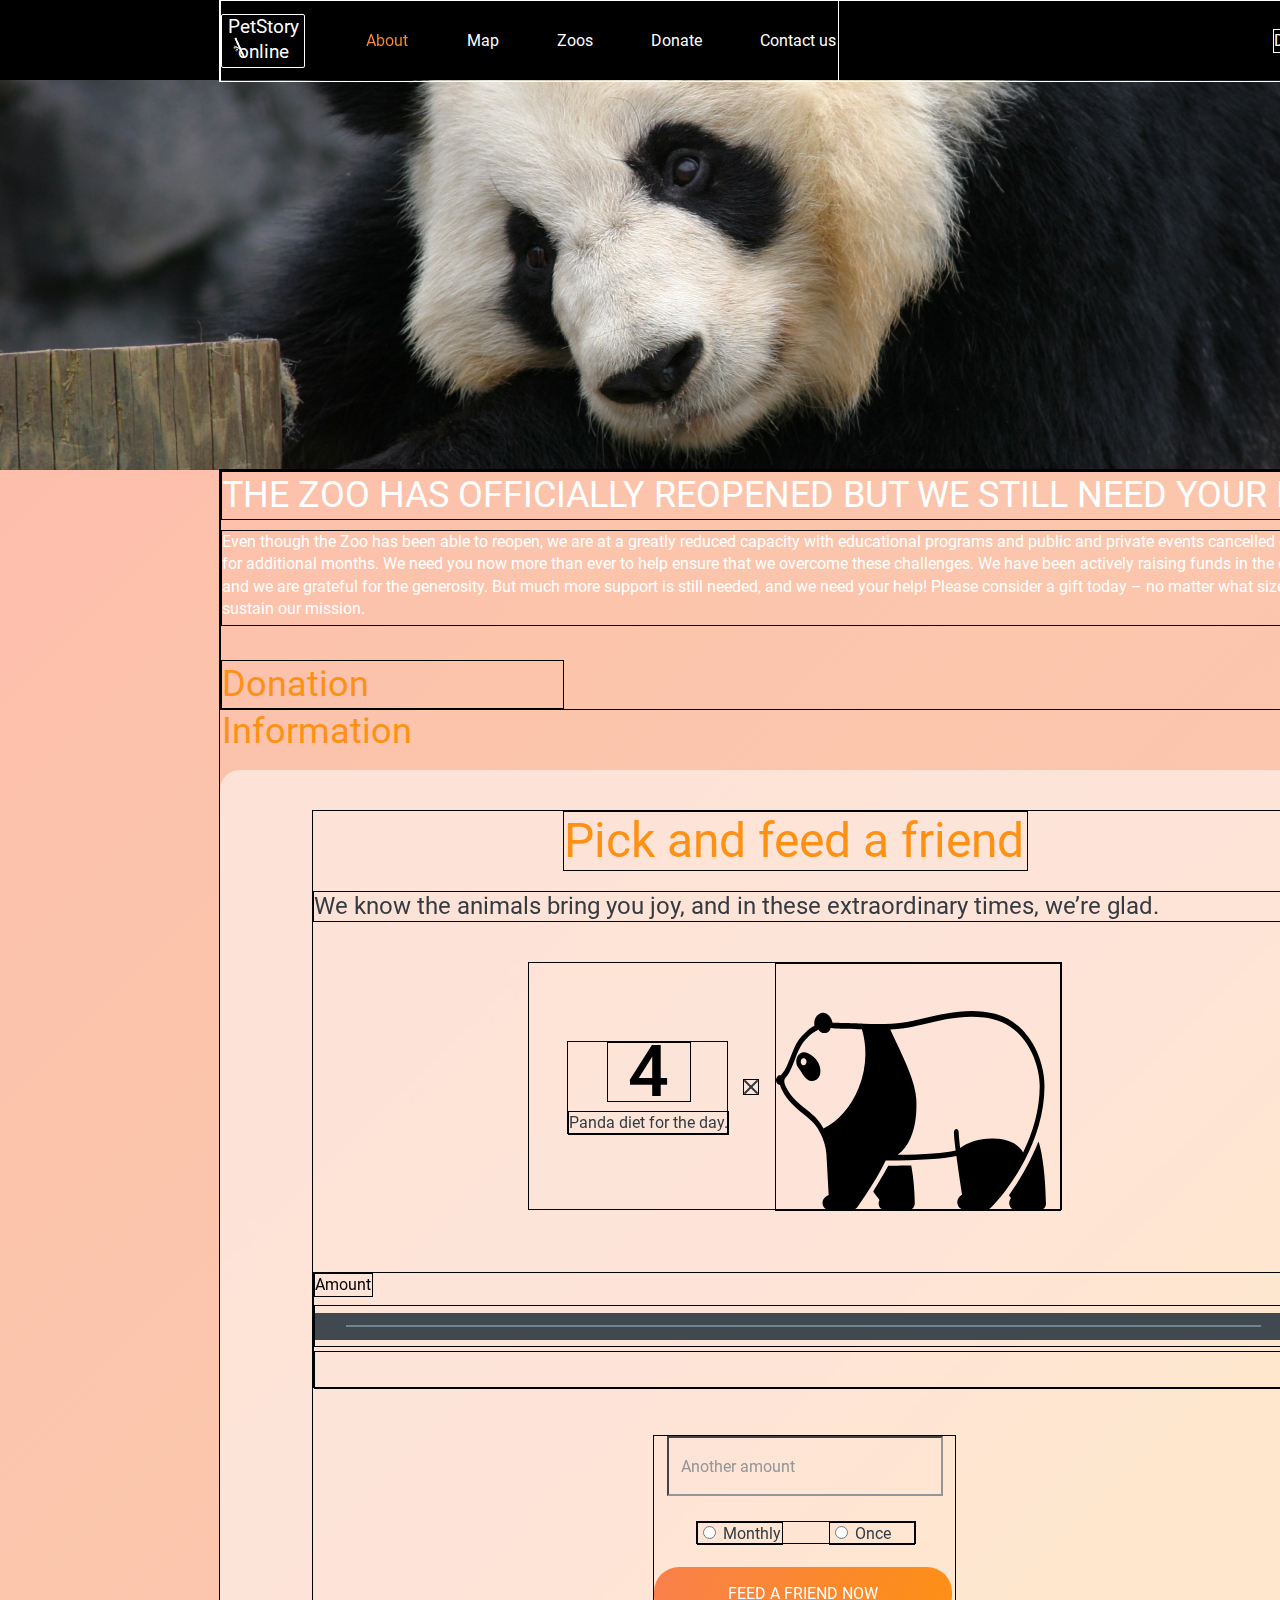
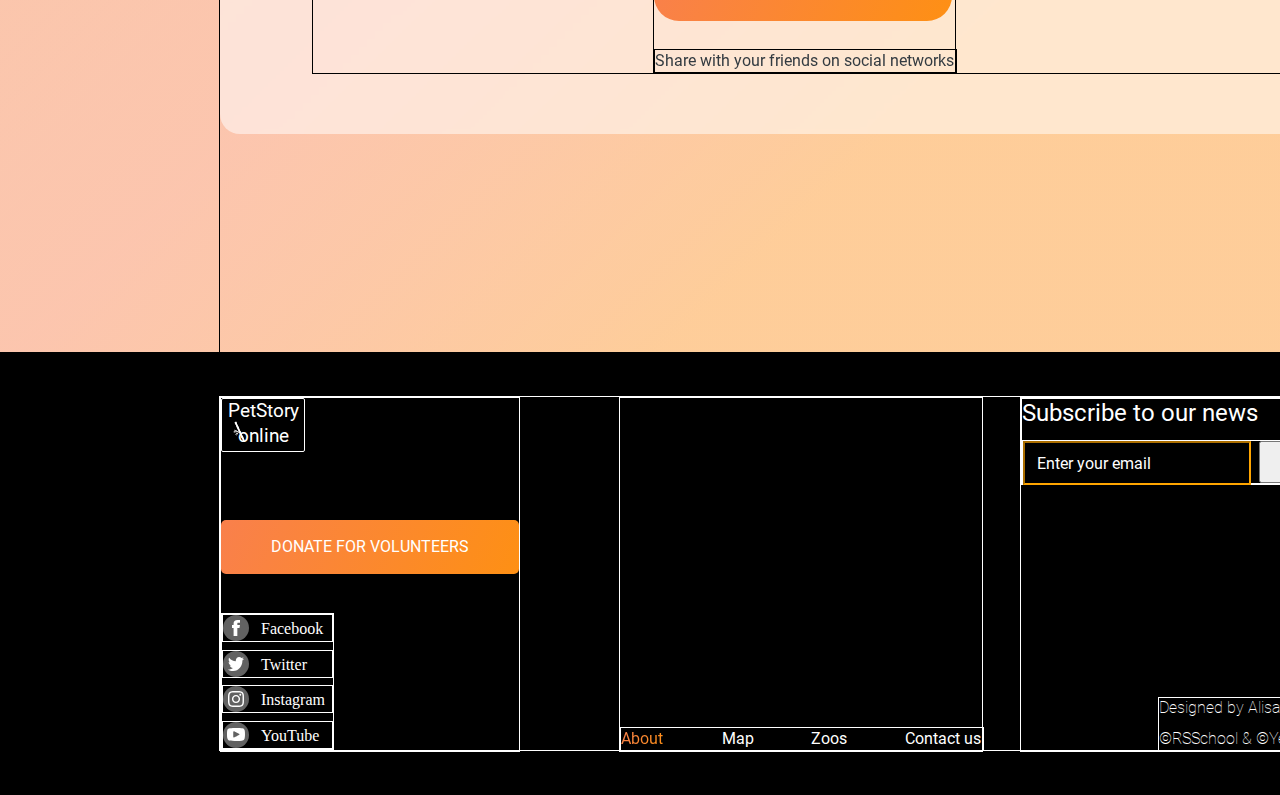
==== online-zoo/pages/donate/index.html @ 305bedd5 "feat: almost complete section2 of donate-page" ====
<!DOCTYPE html>
<html lang="en">
<head>
    <meta charset="UTF-8">
    <meta http-equiv="X-UA-Compatible" content="IE=edge">
    <meta name="viewport" content="width=device-width, initial-scale=1.0">
    <link rel="stylesheet" href="./style.css">
    <title>Document</title>
</head>
<body>
    <header class="header">
        <div class="header__container">
            <div class="logo__nav__block">
                <a href="./../main/index.html">
                    <div class="logo">
                        <h1 class="petstory">PetStory online</h1>
                    </div>
                </a>
                <div class="nav">
                    <a href="./../main/index.html">
                        <p class="nav__block nb1">About</p>
                    </a>
                    <p class="nav__block nb2">Map</p>
                    <p class="nav__block nb3">Zoos</p>
                    <p class="nav__block nb4">Donate</p>
                    <p class="nav__block nb5">Contact us</p>
                </div>
            </div>
            <a href="https://www.figma.com/file/jfEFwkXVj1WRq7sUHDr8os/PetStory-online">
                <div class="designed">Designed by &#169;</div>
            </a>
        </div>
    </header>
    <main>
        <section>
            <div class="section1"></div>
        </section>
        <section class="section2">
            <div class="section2__container">
                <div class="section2__text__block">
                    <p class="section2__text__title">THE ZOO HAS OFFICIALLY REOPENED BUT WE STILL NEED YOUR HELP!</p>
                    <p class="section2__text__text">Even though the Zoo has been able to reopen, we are at a greatly reduced capacity 
                        with educational programs and public and private events cancelled or postponed for additional months. 
                        We need you now more than ever to help ensure that we overcome these challenges. 
                        We have been actively raising funds in the community, and we are grateful for the generosity.  
                        But much more support is still needed, and we need your help! 
                        Please consider a gift today – no matter what size – to help us sustain our mission.</p>
                    <p class="section2__donation__title">Donation Information</p>
                </div>
                <div class="pick__and__feed">
                    <div class="paf__inner__block">
                        <p class="paf__inner__text__title">Pick and feed a friend</p>
                        <p class="paf__inner__text__text">We know the animals bring you joy, and in these extraordinary 
                            times, we’re glad.</p>
                        <div class="paf__pandas__block">
                            <div class="panda__diet__block">
                                <div class="panda__diet__block__digit">4</div>
                                <p class="panda__diet__block__text">Panda diet for the day.</p>
                            </div>
                            <div class="calculation__sign"></div>
                            <div class="panda__icon__block"></div>
                        </div>
                        <div class="paf__diagram">
                            <p class="amount">Amount</p>
                            <div class="diagram__line">
                                <div class="diagram__black__block">
                                    <div class="diagram__black__line"></div>
                                </div>
                            </div>
                            <div class="diagram__prices">
                                <p class="price"></p>
                                <p class="price"></p>
                                <p class="price"></p>
                                <p class="price"></p>
                                <p class="price"></p>
                                <p class="price"></p>
                                <p class="price"></p>
                                <p class="price"></p>
                            </div>
                        </div>
                        <div class="fields__container">
                            <input class="paf__amount" type="email" placeholder="Another amount"></input>
                            <div class="paf__radio">
                                <div class="paf__radio__period">
                                    <label class="radio__text">
                                        <input type="radio" name="choice" class="radio__hole">
                                        Monthly
                                    </label>
                                </div>
                                <div class="paf__radio__period">
                                    <label class="radio__text">
                                        <input type="radio" name="choice" class="radio__hole">
                                        Once
                                    </label>
                                </div>
                            </div>
                            <button class="orange__button button3">FEED A FRIEND NOW</button>
                            <p class="paf__postcriptum">Share with your friends on social networks </p>
                        </div>
                    </div>
                </div>
            </div>
        </section>
        <footer>
            <div class="footer__container">
                <div class="footer__inner__block fib1">
                    <a href="./../main/index.html">
                        <div class="logo__footer">PetStory online</div>
                    </a>
                    <a href="./index.html">
                        <button class="orange__button button5">DONATE FOR VOLUNTEERS</button>
                    </a>
                    <div class="social">
                        <a href="https://facebook.com">
                            <div class="social__block">
                                <div class="social__ellips fb__logo"></div>
                                <div class="social__name">Facebook</div>
                            </div>
                        </a>
                        <a href="https://twitter.com">
                            <div class="social__block">
                                <div class="social__ellips tw__logo"></div>
                                <div class="social__name">Twitter</div>
                            </div>
                        </a>
                        <a href="https://instagram.com">
                            <div class="social__block">
                                <div class="social__ellips insta__logo"></div>
                                <div class="social__name">Instagram</div>
                            </div>
                        </a>
                        <a href="https://youtube.com">
                            <div class="social__block">
                                <div class="social__ellips you__logo"></div>
                                <div class="social__name">YouTube</div>
                            </div>
                        </a>
                    </div>
                </div>
                <div class="footer__inner__block fib2">
                    <div class="nav__footer">
                        <a href="./../main/index.html">
                            <p class="nav__block nb1">About</p>
                        </a>
                        <p class="nav__block nb2">Map</p>
                        <p class="nav__block nb3">Zoos</p>
                        <p class="nav__block nb5">Contact us</p>
                    </div>
                </div>
                <div class="footer__inner__block fib3">
                    <div class="subscribe">
                        <div class="subscribe__title">
                            <div class="subscribe__title__text">Subscribe to our news</div>
                        </div>
                        <div class="submit__block">
                            <input class="email__input" type="email" placeholder="Enter your email">
                            <button class="submit__button" type="button">Submit</button>
                        </div>
                    </div>
                    <div class="copyright">
                        <p class="copyright__first">Designed by Alisa Samborskaya</p>
                        <p class="copyright__second">©RSSchool & ©Yem Digital 2021</p>
                    </div>
                </div>
            </div>
        </footer>
    </main>
</body>
</html>
---- online-zoo/pages/donate/style.css ----
@font-face {
    font-family: 'Roboto-Bold';
    src: url('./../../assets/fonts/Roboto/Roboto-Bold.ttf');
}

@font-face {
    font-family: 'Roboto-Medium';
    src: url('./../../assets/fonts/Roboto/Roboto-Medium.ttf');
}

@font-face {
    font-family: 'Roboto-Regular';
    src: url('./../../assets/fonts/Roboto/Roboto-Regular.ttf');
}

@font-face {
    font-family: 'Roboto-Black';
    src: url('./../../assets/fonts/Roboto/Roboto-Black.ttf');
}

@font-face {
    font-family: 'Roboto-Thin';
    src: url('./../../assets/fonts/Roboto/Roboto-Thin.ttf');
}

@font-face {
    font-family: 'Roboto-Light';
    src: url('./../../assets/fonts/Roboto/Roboto-Light.ttf');
}

body {
    margin: 0px;
}

.header {
    display: flex;
    justify-content: center;
    width: 1600px;
    height: 80px;
    background-color: black;
}

.header__container {
    display: flex;
    justify-content: space-between;
    align-items: center;
    width: 1160px;
    height: inherit;
    border: white solid 1px;
}

.logo__nav__block {
    display: flex;
    justify-content: space-between;
    align-items: center;
    width: 617px;
    height: inherit;
    border: white solid 1px;
}

.logo {
    width: 82px;
    height: 52px;
    border: white solid 1px;
    border-radius: 2px;
    text-align: center;
    background: url('./../../assets/icons/bamboo.svg') no-repeat;
    background-position: 11px 21.64px;
}

.petstory {
    font-family: 'Roboto-Regular';
    font-style: normal;
    font-weight: 400;
    font-size: 19.01px;
    line-height: 24.5px;
    color: white;
    margin: 0px;
}

a {
    text-decoration: none;
}

.nav {
    display: flex;
    justify-content: space-between;
    align-items: center;
    width: 472px;
    height: 22px;
}

.nav__block {
    font-family: 'Roboto-Regular';
    font-style: normal;
    font-weight: 500;
    font-size: 16px;
    line-height: 22.4px;
    height: inherit;
}

.nb1 {
    width: 43px;
    margin: 0px;
    background: linear-gradient(113.96deg, #F9804B 1.49%, #FE9013 101.44%);
    -webkit-background-clip: text;
    -webkit-text-fill-color: transparent;
    cursor: pointer;
}

.nb2 {
    width: 32px;
    margin: 0px;
    color: white;
    cursor: pointer;
}

.nb2:hover {
    background: linear-gradient(113.96deg, #F9804B 1.49%, #FE9013 101.44%);
    -webkit-background-clip: text;
    -webkit-text-fill-color: transparent;
}

.nb3 {
    width: 36px;
    margin: 0px;
    color: white;
    cursor: pointer;
}

.nb3:hover {
    background: linear-gradient(113.96deg, #F9804B 1.49%, #FE9013 101.44%);
    -webkit-background-clip: text;
    -webkit-text-fill-color: transparent;
}

.nb4 {
    width: 51px;
    margin: 0px;
    color: white;
    cursor: pointer;
}

.nb4:hover {
    background: linear-gradient(113.96deg, #F9804B 1.49%, #FE9013 101.44%);
    -webkit-background-clip: text;
    -webkit-text-fill-color: transparent;
}

.nb5 {
    width: 78px;
    margin: 0px;
    color: white;
    cursor: pointer;
}

.nb5:hover {
    background: linear-gradient(113.96deg, #F9804B 1.49%, #FE9013 101.44%);
    -webkit-background-clip: text;
    -webkit-text-fill-color: transparent;
}

.designed {
    font-family: 'Roboto-Regular';
    font-style: normal;
    font-weight: 500;
    font-size: 16px;
    line-height: 22.4px;
    color: white;
    width: 105px;
    height: 22px;
    border: white solid 1px;
}

.section1 {
    width: 1600px;
    height: 390px;
    background: url("./../../assets/images/panda\ donate.jpg") no-repeat;
}

.orange__button {
    font-family: 'Roboto-Regular';
    font-style: normal;
    font-weight: 500;
    font-size: 16px;
    line-height: 140%;
    width: 298px;
    height: 54px;
    color: white;
    background: linear-gradient(113.96deg, #F9804B 1.49%, #FE9013 101.44%);
    border: none;
    cursor: pointer;
}

.orange__button:hover {
    background: #E47209;
}

.orange__button:focus {
    background: #4B9200;
}

.button2 {
    left: 651px;
    top: 2455px;
    border-radius: 25px;
    position: absolute;
}

.button3 {
    top: 131px;
    border-radius: 25px;
    position: absolute;
}

.button4 {
    bottom: 0px;
    border-radius: 5px;
    position: absolute;
}

.button5 {
    top: 68px;
    border-radius: 5px;
    position: relative;
}

.section2 {
    display: flex;
    justify-content: center;
    align-items: center;
    width: 1600px;
    height: 1482px;
    background: linear-gradient(315.75deg, rgba(254, 210, 144, 0.7) 30.06%, #FEBDAB 100.95%, rgba(254, 210, 144, 0.7) 106.36%), linear-gradient(315.75deg, rgba(254, 189, 171, 0.74) 30.06%, rgba(243, 169, 248, 0.66) 50.74%, #E0D8F0 80.49%, #EAF7FE 127.9%, #EAF7FE 149.54%), linear-gradient(315.75deg, rgba(254, 189, 171, 0.74) 30.06%, rgba(243, 169, 248, 0.66) 50.74%, #E0D8F0 80.49%, #EAF7FE 127.9%, #EAF7FE 149.54%);;
}

.section2__container {
    width: 1160px;
    height: inherit;
    border: black solid 1px;
}

.section2__text__block {
    width: inherit;
    height: 238px;
    border: black solid 1px;
}

.section2__text__title {
    font-family: 'Roboto-Regular';
    font-style: normal;
    font-weight: 400;
    font-size: 36px;
    line-height: 46.8px;
    color: white;
    width: 1156px;
    height: 47px;
    margin: 0px;
    position: relative;
    border: black solid 1px;
}

.section2__text__text {
    font-family: 'Roboto-Regular';
    font-style: normal;
    font-weight: 400;
    font-size: 16px;
    line-height: 22.4px;
    color: white;
    width: inherit;
    height: 94px;
    top: 10px;
    margin: 0px;
    position: relative;
    border: black solid 1px;
}

.section2__donation__title {
    font-family: 'Roboto-Regular';
    font-style: normal;
    font-weight: 400;
    font-size: 36px;
    line-height: 46.8px;
    color: #FE9013;
    width: 341px;
    height: 47px;
    top: 44px;
    margin: 0px;
    position: relative;
    border: black solid 1px;
}

.pick__and__feed {
    width: inherit;
    height: 964px;
    background: rgba(255, 255, 255, 0.52);
    backdrop-filter: blur(2px);
    border-radius: 20px;
    position: relative;
    top: 60px;
}

.paf__inner__block {
    width: 976px;
    height: 862px;
    border: black solid 1px;
    position: relative;
    top: 40px;
    left: 92px;
}

.paf__inner__text__title {
    font-family: 'Roboto-Regular';
    font-style: normal;
    font-weight: 400;
    font-size: 48px;
    line-height: 57.6px;
    color: #FE9013;
    width: 463px;
    height: 58px;
    left: 250px;
    margin: 0px;
    border: black solid 1px;
    position: relative;
}

.paf__inner__text__text {
    font-family: 'Roboto-Regular';
    font-style: normal;
    font-weight: 400;
    font-size: 24px;
    line-height: 28.8px;
    color: #333B41;
    width: inherit;
    height: 29px;
    top: 20px;
    margin: 0px;
    position: relative;
    border: black solid 1px;
}

.paf__pandas__block {
    width: 532px;
    height: 246px;
    top: 60px;
    left: 215px;
    position: relative;
    border: black solid 1px;
}

.panda__diet__block {
    width: 159px;
    height: 91px;
    top: 77.5px;
    left: 38px;
    position: relative;
    border: black solid 1px;
}

.panda__diet__block__digit {
    font-family: 'Roboto-Medium';
    font-style: normal;
    font-weight: 500;
    font-size: 72px;
    line-height: 57.6px;
    color: black;
    text-align: center;
    width: 82px;
    height: 58px;
    left: 38.8px;
    position: relative;
    border: black solid 1px;
}

.panda__diet__block__text {
    font-family: 'Roboto-Regular';
    font-style: normal;
    font-weight: 400;
    font-size: 16px;
    line-height: 22.4px;
    color: #333B41;
    width: inherit;
    height: 22px;
    top: 69px;
    margin: 0px;
    position: absolute;
    border: black solid 1px;
}

.calculation__sign {
    width: 14px;
    height: 14px;
    top: 116px;
    right: 302px;
    background: url('./../../assets/icons/x_icon.svg') no-repeat;
    position: absolute;
    border: black solid 1px;
}

.panda__icon__block {
    width: 284px;
    height: 246px;
    top: 0px;
    right: 0px;
    position: absolute;
    background: url('./../../assets/icons/panda_vector_big.svg') no-repeat;
    border: black solid 1px;
}

.paf__diagram {
    width: inherit;
    height: 114px;
    top: 461px;
    position: absolute;
    border: black solid 1px;
    margin: 0px;
}

.amount {
    font-family: 'Roboto-Regular';
    font-style: normal;
    font-weight: 400;
    font-size: 16px;
    line-height: 22.4px;
    color: black;
    width: 57px;
    height: 22px;
    margin: 0px;
    border: black solid 1px;
}

.diagram__line {
    display: flex;
    align-items: center;
    width: 976px;
    height: 40px;
    top: 32px;
    position: absolute;
    border: black solid 1px;
}

.diagram__black__block {
    display: flex;
    justify-content: center;
    align-items: center;
    width: inherit;
    height: 27px;
    background: #404950;
}

.diagram__black__line {
    width: 915px;
    height: 2px;
    background: #72828E;
}

.diagram__prices {
    width: 976px;
    height: 36px;
    top: 78px;
    position: absolute;
    border: black solid 1px;
}

.price {
    font-family: 'Roboto-Medium';
    font-style: normal;
    font-weight: 500;
    font-size: 26px;
    line-height: 36.4px;
}

.fields__container {
    width: 301px;
    height: 237.02px;
    position: relative;
    border: black solid 1px;
    margin: 0px;
    top: 285px;
    left: 340px;
}

.paf__amount {
    font-family: 'Roboto-Regular';
    font-style: normal;
    font-weight: 400;
    font-size: 16px;
    line-height: 22.4px;
    width: 268px;
    height: 54px;
    left: 13px;
    position: relative;
    background: inherit;
    text-indent: 10px;
    color: #929699;
    border-color: #929699;
}

.paf__amount::placeholder {
    font-family: 'Roboto-Regular';
    font-style: normal;
    font-weight: 400;
    font-size: 16px;
    line-height: 22.4px;
    color: #929699;
}

.paf__radio {
    display: flex;
    justify-content: space-between;
    width: 218px;
    height: 21px;
    top: 25px;
    left: 41.5px;
    position: relative;
    border: black solid 1px;
    margin: 0px;
}

.paf__radio__period {
    width: 84px;
    height: 21px;
    border: black solid 1px;
}

.radio__text {
    font-family: 'Roboto-Regular';
    font-style: normal;
    font-weight: 400;
    font-size: 16px;
    line-height: 22.4px;
    color: #333B41;
}

.radio__hole {
    border-color: #FE9013;
}

.paf__postcriptum {
    font-family: 'Roboto-Regular';
    font-style: normal;
    font-weight: 400;
    font-size: 16px;
    line-height: 22.4px;
    color: #333B41;
    width: 301px;
    height: 22px;
    bottom: 0px;
    position: absolute;
    margin: 0px;
    border: black solid 1px;
}

footer {
    display: flex;
    justify-content: center;
    align-items: center;
    width: 1600px;
    height: 443px;
    background-color: black;
    z-index: 20;
}

.footer__container {
    width: 1160px;
    height: 353px;
    border: white solid 1px;
}

.footer__inner__block {
    height: inherit;
    border: white solid 1px;
}

.fib1 {
    width: 298px;
    position: absolute;
}

.fib2 {
    display: flex;
    flex-direction: column;
    justify-content: flex-end;
    width: 362px;
    left: 619px;
    position: absolute;
    margin: 0px;
}

.fib3 {
    width: 367px;
    left: 1020px;
    position: absolute;
}

.logo__footer {
    font-family: 'Roboto-Regular';
    font-style: normal;
    font-weight: 400;
    font-size: 19.01px;
    line-height: 24.5px;
    color: white;
    width: 82px;
    height: 52px;
    border: white solid 1px;
    border-radius: 2px;
    text-align: center;
    background: url('./../../assets/icons/bamboo.svg') no-repeat;
    background-position: 11px 21.64px;
}

.social {
    display: flex;
    flex-direction: column;
    justify-content: space-between;
    width: 111px;
    height: 135px;
    top: 107px;
    bottom: 0px;
    position: relative;
    border: white solid 1px;
}

.social__block {
    width: inherit;
    height: 26px;
    border: white solid 1px;
    cursor: pointer;
}

.social__ellips {
    width: 26px;
    height: 26px;
    border-radius: 50%;
    margin: 0px;
    position: absolute;
}

.social__name {
    color: white;
    margin: 0px;
    top: 5px;
    left: 38px;
    position: relative;
}

.fb__logo {
    background: rgba(196, 196, 196, 0.5) url('./../../assets/icons/fb-logo.svg') no-repeat center;
}

.tw__logo {
    background: rgba(196, 196, 196, 0.5) url('./../../assets/icons/tw-logo.svg') no-repeat center;
}

.insta__logo {
    background: rgba(196, 196, 196, 0.5) url('./../../assets/icons/insta-logo.svg') no-repeat center;
}

.you__logo {
    background: rgba(196, 196, 196, 0.5) url('./../../assets/icons/you-logo.svg') no-repeat center;
}

.nav__footer {
    display: flex;
    justify-content: space-between;
    width: 362px;
    height: 22px;
    border: white solid 1px;
}

.subscribe {
    display: flex;
    flex-direction: column;
    justify-content: space-between;
    width: 367px;
    height: 85px;
    border: white solid 1px;
}

.subscribe__title {
    width: 237px;
    height: 29px;
}

.subscribe__title__text {
    font-family: 'Roboto-Regular';
    font-style: normal;
    font-weight: 400px;
    font-size: 24px;
    line-height: 29px;
    color: white;
}

.submit__block {
    width: inherit;
    height: 42px;
    border: white solid 1px;
}

.email__input {
    font-family: 'Roboto-Regular';
    font-style: normal;
    font-weight: 400;
    font-size: 16px;
    line-height: 22.4px;
    width: 220px;
    height: 38px;
    color: white;
    background: black;
    text-indent: 10px;
    border-color: orange;
}

.email__input::placeholder {
    font-family: 'Roboto-Regular';
    font-style: normal;
    font-weight: 400;
    font-size: 16px;
    line-height: 22.4px;
    color: white;
}

.submit__button {
    font-family: 'Roboto-Regular';
    font-style: normal;
    font-weight: 400;
    font-size: 16px;
    width: 129px;
    height: 42px;
    position: absolute;
    top: 43px;
    left: 238px;
}

.copyright {
    display: flex;
    flex-direction: column;
    justify-content: space-between;
    width: 228px;
    height: 52px;
    bottom: 0px;
    right: 0px;
    position: absolute;
    border: white solid 1px;
}

.copyright__first {
    font-family: 'Roboto-Thin';
    font-style: normal;
    font-weight: 100;
    font-size: 16px;
    line-height: 20.8px;
    width: 220px;
    height: 21px;
    color: white;
    margin: 0px;
}

.copyright__second {
    font-family: 'Roboto-Thin';
    font-style: normal;
    font-weight: 100;
    font-size: 16px;
    line-height: 20.8px;
    width: 228px;
    height: 21px;
    color: white;
    margin: 0px;
}
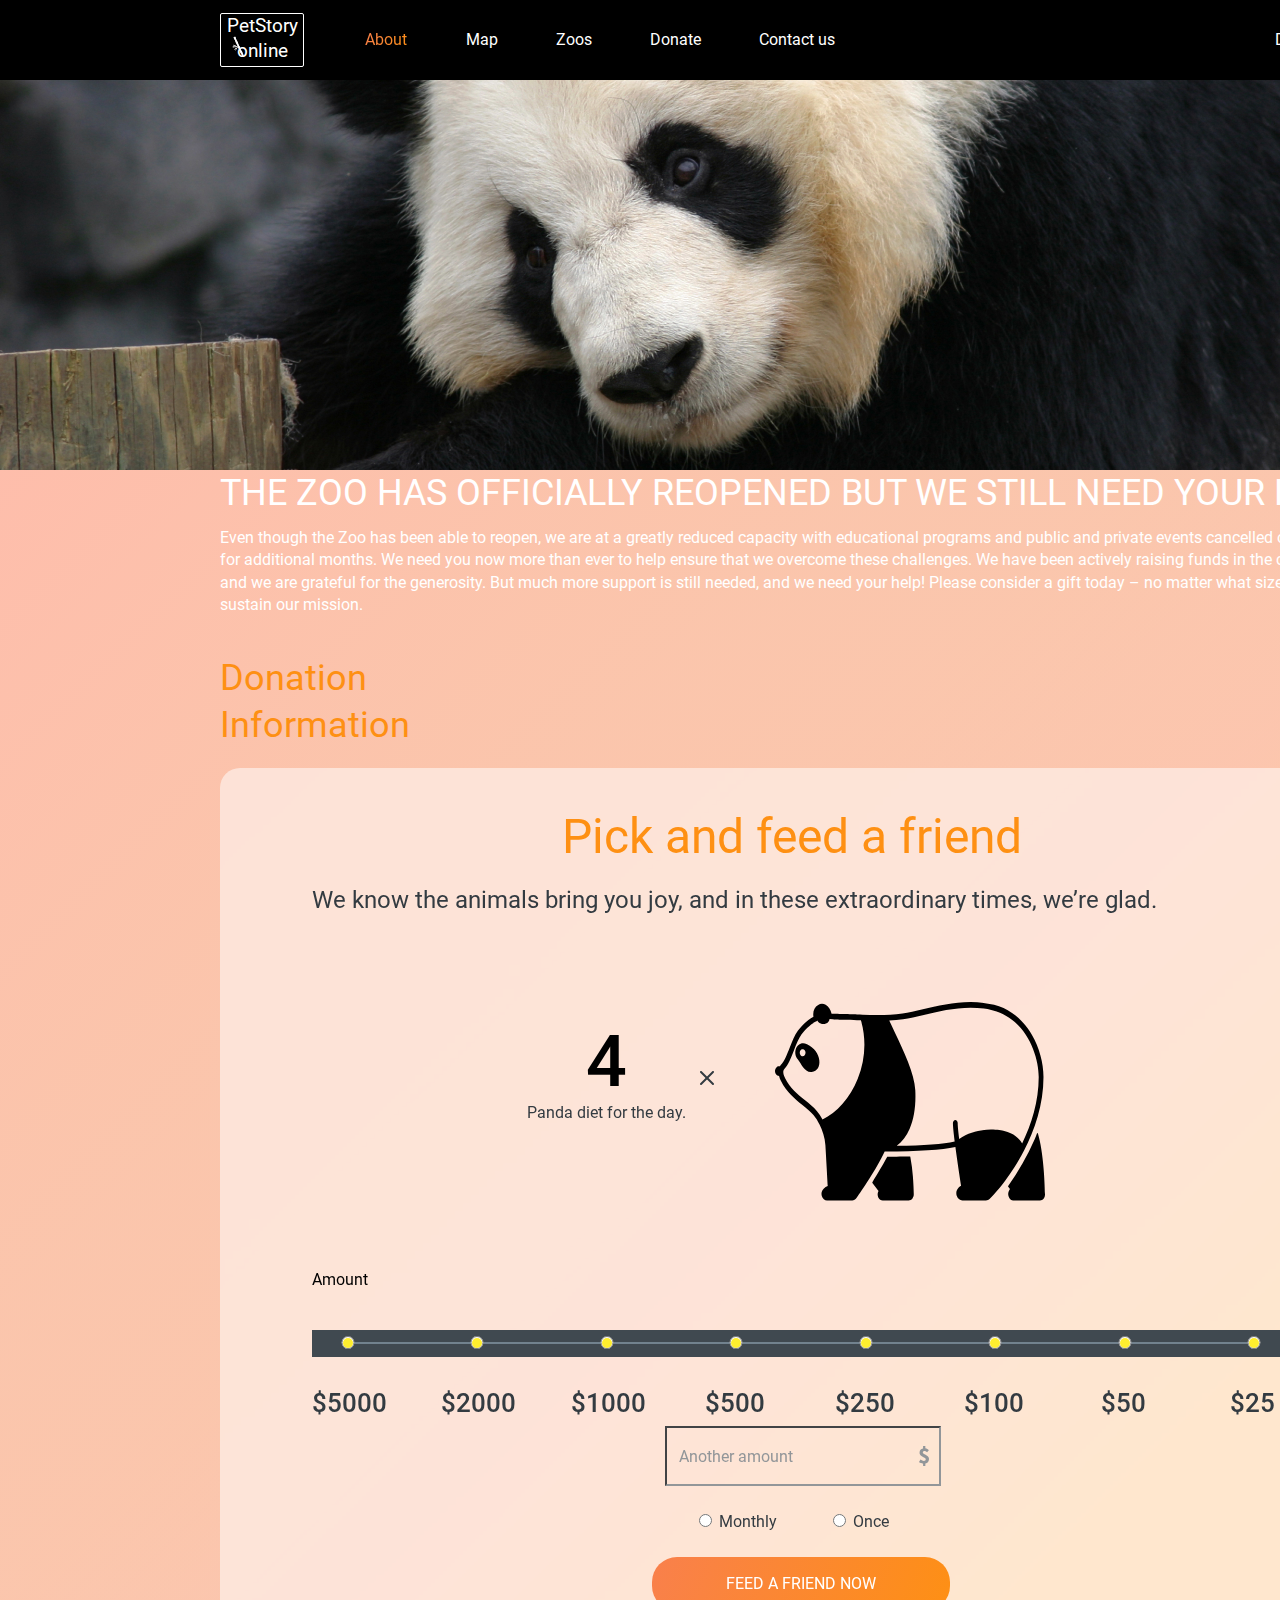
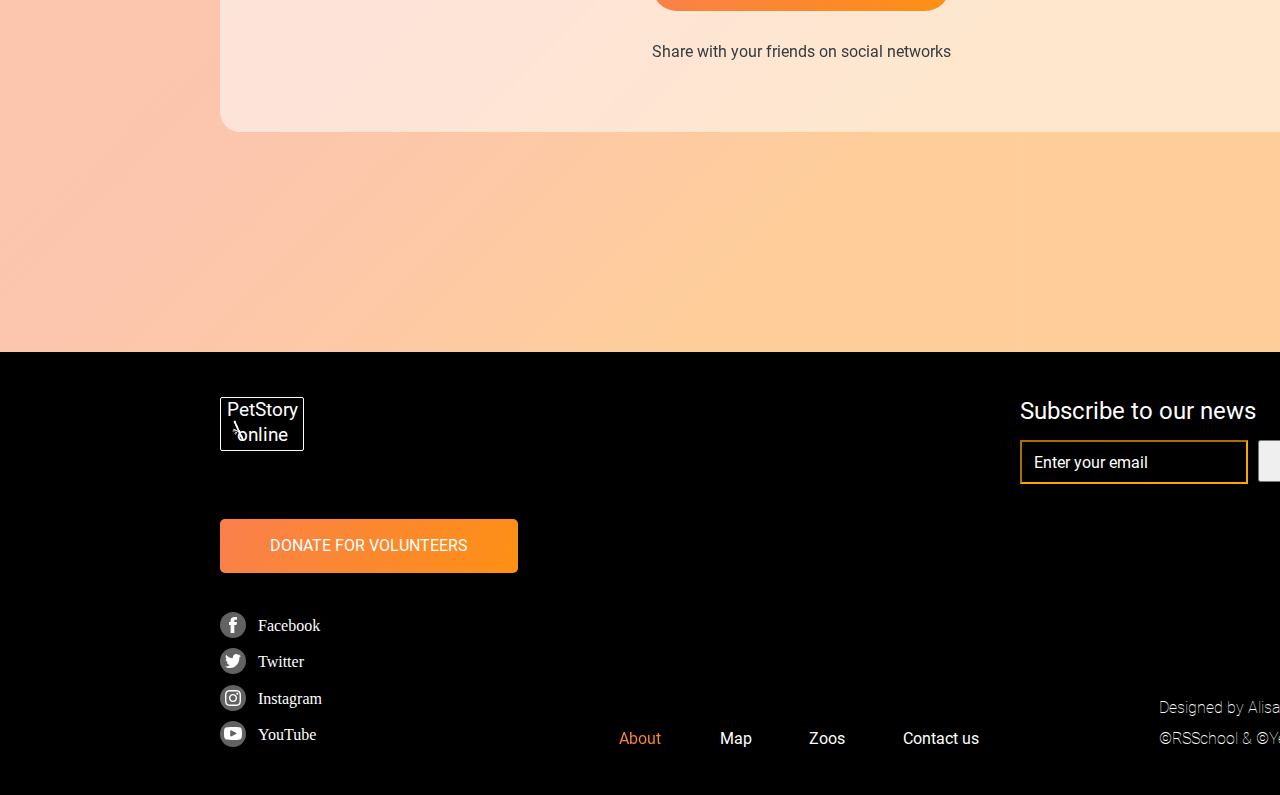
==== commit 0d2d0f9f: "feat: add functional for radio-buttons of donate-page; fix: remove construction borders of donate pa" ====
--- a/online-zoo/pages/donate/index.html
+++ b/online-zoo/pages/donate/index.html
@@ -8,6 +8,7 @@
     <title>Document</title>
 </head>
 <body>
+    <div class="wrapper">
     <header class="header">
         <div class="header__container">
             <div class="logo__nav__block">
@@ -67,15 +68,56 @@
                                     <div class="diagram__black__line"></div>
                                 </div>
                             </div>
-                            <div class="diagram__prices">
-                                <p class="price"></p>
-                                <p class="price"></p>
-                                <p class="price"></p>
-                                <p class="price"></p>
-                                <p class="price"></p>
-                                <p class="price"></p>
-                                <p class="price"></p>
-                                <p class="price"></p>
+                            <div class="diagram__prices"></div>
+                            <div class="prices__container">
+                                <div class="price">
+                                    <input type="radio" name="dollars" id="5000" value="1">
+                                    <label class="donation" for="5000">
+                                        $5000
+                                    </label>
+                                </div>
+                                <div class="price">
+                                    <input type="radio" name="dollars" id="2000" value="2">
+                                    <label class="donation" for="2000">
+                                        $2000
+                                    </label>
+                                </div>
+                                <div class="price">
+                                    <input type="radio" name="dollars" id="1000" value="3">
+                                    <label class="donation" for="1000">
+                                        $1000
+                                    </label>
+                                </div>
+                                <div class="price">
+                                    <input type="radio" name="dollars" id="500" value="4">
+                                    <label class="donation" for="500">
+                                        $500
+                                    </label>
+                                </div>
+                                <div class="price">
+                                    <input type="radio" name="dollars" id="250" value="5">
+                                    <label class="donation" for="250">
+                                        $250
+                                    </label>
+                                </div>
+                                <div class="price">
+                                    <input type="radio" name="dollars" id="100" value="6">
+                                    <label class="donation" for="100">
+                                        $100
+                                    </label>
+                                </div>
+                                <div class="price">
+                                    <input type="radio" name="dollars" id="50" value="7">
+                                    <label class="donation" for="50">
+                                        $50
+                                    </label>
+                                </div>
+                                <div class="price">
+                                    <input type="radio" name="dollars" id="25" value="8">
+                                    <label class="donation" for="25">
+                                        $25
+                                    </label>
+                                </div>
                             </div>
                         </div>
                         <div class="fields__container">
@@ -165,5 +207,7 @@
             </div>
         </footer>
     </main>
+    </div>
+    <script src="./script.js"></script>
 </body>
 </html>--- a/online-zoo/pages/donate/style.css
+++ b/online-zoo/pages/donate/style.css
@@ -30,6 +30,14 @@
 
 body {
     margin: 0px;
+}
+
+.wrapper {
+    display: flex;
+    flex-direction: column;
+    width: 1600px;
+    margin: 0 auto;
+    position: relative;
 }
 
 .header {
@@ -46,7 +54,6 @@
     align-items: center;
     width: 1160px;
     height: inherit;
-    border: white solid 1px;
 }
 
 .logo__nav__block {
@@ -55,7 +62,6 @@
     align-items: center;
     width: 617px;
     height: inherit;
-    border: white solid 1px;
 }
 
 .logo {
@@ -169,7 +175,6 @@
     color: white;
     width: 105px;
     height: 22px;
-    border: white solid 1px;
 }
 
 .section1 {
@@ -237,13 +242,11 @@
 .section2__container {
     width: 1160px;
     height: inherit;
-    border: black solid 1px;
 }
 
 .section2__text__block {
     width: inherit;
     height: 238px;
-    border: black solid 1px;
 }
 
 .section2__text__title {
@@ -257,7 +260,6 @@
     height: 47px;
     margin: 0px;
     position: relative;
-    border: black solid 1px;
 }
 
 .section2__text__text {
@@ -272,7 +274,6 @@
     top: 10px;
     margin: 0px;
     position: relative;
-    border: black solid 1px;
 }
 
 .section2__donation__title {
@@ -287,7 +288,6 @@
     top: 44px;
     margin: 0px;
     position: relative;
-    border: black solid 1px;
 }
 
 .pick__and__feed {
@@ -303,7 +303,6 @@
 .paf__inner__block {
     width: 976px;
     height: 862px;
-    border: black solid 1px;
     position: relative;
     top: 40px;
     left: 92px;
@@ -320,7 +319,6 @@
     height: 58px;
     left: 250px;
     margin: 0px;
-    border: black solid 1px;
     position: relative;
 }
 
@@ -336,7 +334,6 @@
     top: 20px;
     margin: 0px;
     position: relative;
-    border: black solid 1px;
 }
 
 .paf__pandas__block {
@@ -345,16 +342,14 @@
     top: 60px;
     left: 215px;
     position: relative;
-    border: black solid 1px;
 }
 
 .panda__diet__block {
     width: 159px;
     height: 91px;
     top: 77.5px;
-    left: 38px;
-    position: relative;
-    border: black solid 1px;
+    left: 0px;
+    position: relative;
 }
 
 .panda__diet__block__digit {
@@ -369,7 +364,6 @@
     height: 58px;
     left: 38.8px;
     position: relative;
-    border: black solid 1px;
 }
 
 .panda__diet__block__text {
@@ -384,17 +378,15 @@
     top: 69px;
     margin: 0px;
     position: absolute;
-    border: black solid 1px;
 }
 
 .calculation__sign {
     width: 14px;
     height: 14px;
     top: 116px;
-    right: 302px;
+    right: 345px;
     background: url('./../../assets/icons/x_icon.svg') no-repeat;
     position: absolute;
-    border: black solid 1px;
 }
 
 .panda__icon__block {
@@ -404,7 +396,6 @@
     right: 0px;
     position: absolute;
     background: url('./../../assets/icons/panda_vector_big.svg') no-repeat;
-    border: black solid 1px;
 }
 
 .paf__diagram {
@@ -412,7 +403,6 @@
     height: 114px;
     top: 461px;
     position: absolute;
-    border: black solid 1px;
     margin: 0px;
 }
 
@@ -426,7 +416,6 @@
     width: 57px;
     height: 22px;
     margin: 0px;
-    border: black solid 1px;
 }
 
 .diagram__line {
@@ -435,8 +424,7 @@
     width: 976px;
     height: 40px;
     top: 32px;
-    position: absolute;
-    border: black solid 1px;
+    position: relative;
 }
 
 .diagram__black__block {
@@ -459,7 +447,15 @@
     height: 36px;
     top: 78px;
     position: absolute;
-    border: black solid 1px;
+}
+
+.prices__container {
+    display: flex;
+    justify-content: space-between;
+    width: 100%;
+    height: 126px;
+    z-index: 5;
+    position: absolute;
 }
 
 .price {
@@ -468,13 +464,57 @@
     font-weight: 500;
     font-size: 26px;
     line-height: 36.4px;
+    display: flex;
+    flex-direction: column;
+    text-align: center;
+    position: relative;
+    width: 70px;
+    margin-top: 2px;
+    z-index: 100;
+}
+
+.price::before {
+    content: "";
+    position: absolute;
+    width: 60px;
+    height: 60px;
+    left: 6px;
+    top: -20.5px;
+    background: url('./../../assets/icons/yellow-radio.svg') no-repeat center;
+    z-index: 50;
+    cursor: pointer;
+}
+
+.donation {
+    font-family: 'Roboto-Medium';
+    font-weight: 500;
+    font-size: 26px;
+    line-height: 36.4px;
+    color: #333B41;
+    margin: 36px 0px 50px;
+    text-transform: uppercase;
+    transition: ease-in-out 0.2s;
+}
+
+.donation input:checked + label {
+    color: #FE9013;
+}
+
+.price input:checked + label:before {
+    content: "";
+    position: absolute;
+    width: 40px;
+    height: 40px;
+    background: url('./../../assets/icons/roller_icon.svg') no-repeat center;
+    left: 16px;
+    top: -10.5px;
+    z-index: 50;
 }
 
 .fields__container {
     width: 301px;
     height: 237.02px;
     position: relative;
-    border: black solid 1px;
     margin: 0px;
     top: 285px;
     left: 340px;
@@ -491,6 +531,9 @@
     left: 13px;
     position: relative;
     background: inherit;
+    background-image: url('./../../assets/icons/dollar-vector.svg');
+    background-repeat: no-repeat;
+    background-position: 96% center;
     text-indent: 10px;
     color: #929699;
     border-color: #929699;
@@ -513,14 +556,12 @@
     top: 25px;
     left: 41.5px;
     position: relative;
-    border: black solid 1px;
     margin: 0px;
 }
 
 .paf__radio__period {
     width: 84px;
     height: 21px;
-    border: black solid 1px;
 }
 
 .radio__text {
@@ -548,7 +589,6 @@
     bottom: 0px;
     position: absolute;
     margin: 0px;
-    border: black solid 1px;
 }
 
 footer {
@@ -564,12 +604,10 @@
 .footer__container {
     width: 1160px;
     height: 353px;
-    border: white solid 1px;
 }
 
 .footer__inner__block {
     height: inherit;
-    border: white solid 1px;
 }
 
 .fib1 {
@@ -618,13 +656,11 @@
     top: 107px;
     bottom: 0px;
     position: relative;
-    border: white solid 1px;
 }
 
 .social__block {
     width: inherit;
     height: 26px;
-    border: white solid 1px;
     cursor: pointer;
 }
 
@@ -665,7 +701,6 @@
     justify-content: space-between;
     width: 362px;
     height: 22px;
-    border: white solid 1px;
 }
 
 .subscribe {
@@ -674,7 +709,6 @@
     justify-content: space-between;
     width: 367px;
     height: 85px;
-    border: white solid 1px;
 }
 
 .subscribe__title {
@@ -694,7 +728,6 @@
 .submit__block {
     width: inherit;
     height: 42px;
-    border: white solid 1px;
 }
 
 .email__input {
@@ -741,7 +774,6 @@
     bottom: 0px;
     right: 0px;
     position: absolute;
-    border: white solid 1px;
 }
 
 .copyright__first {
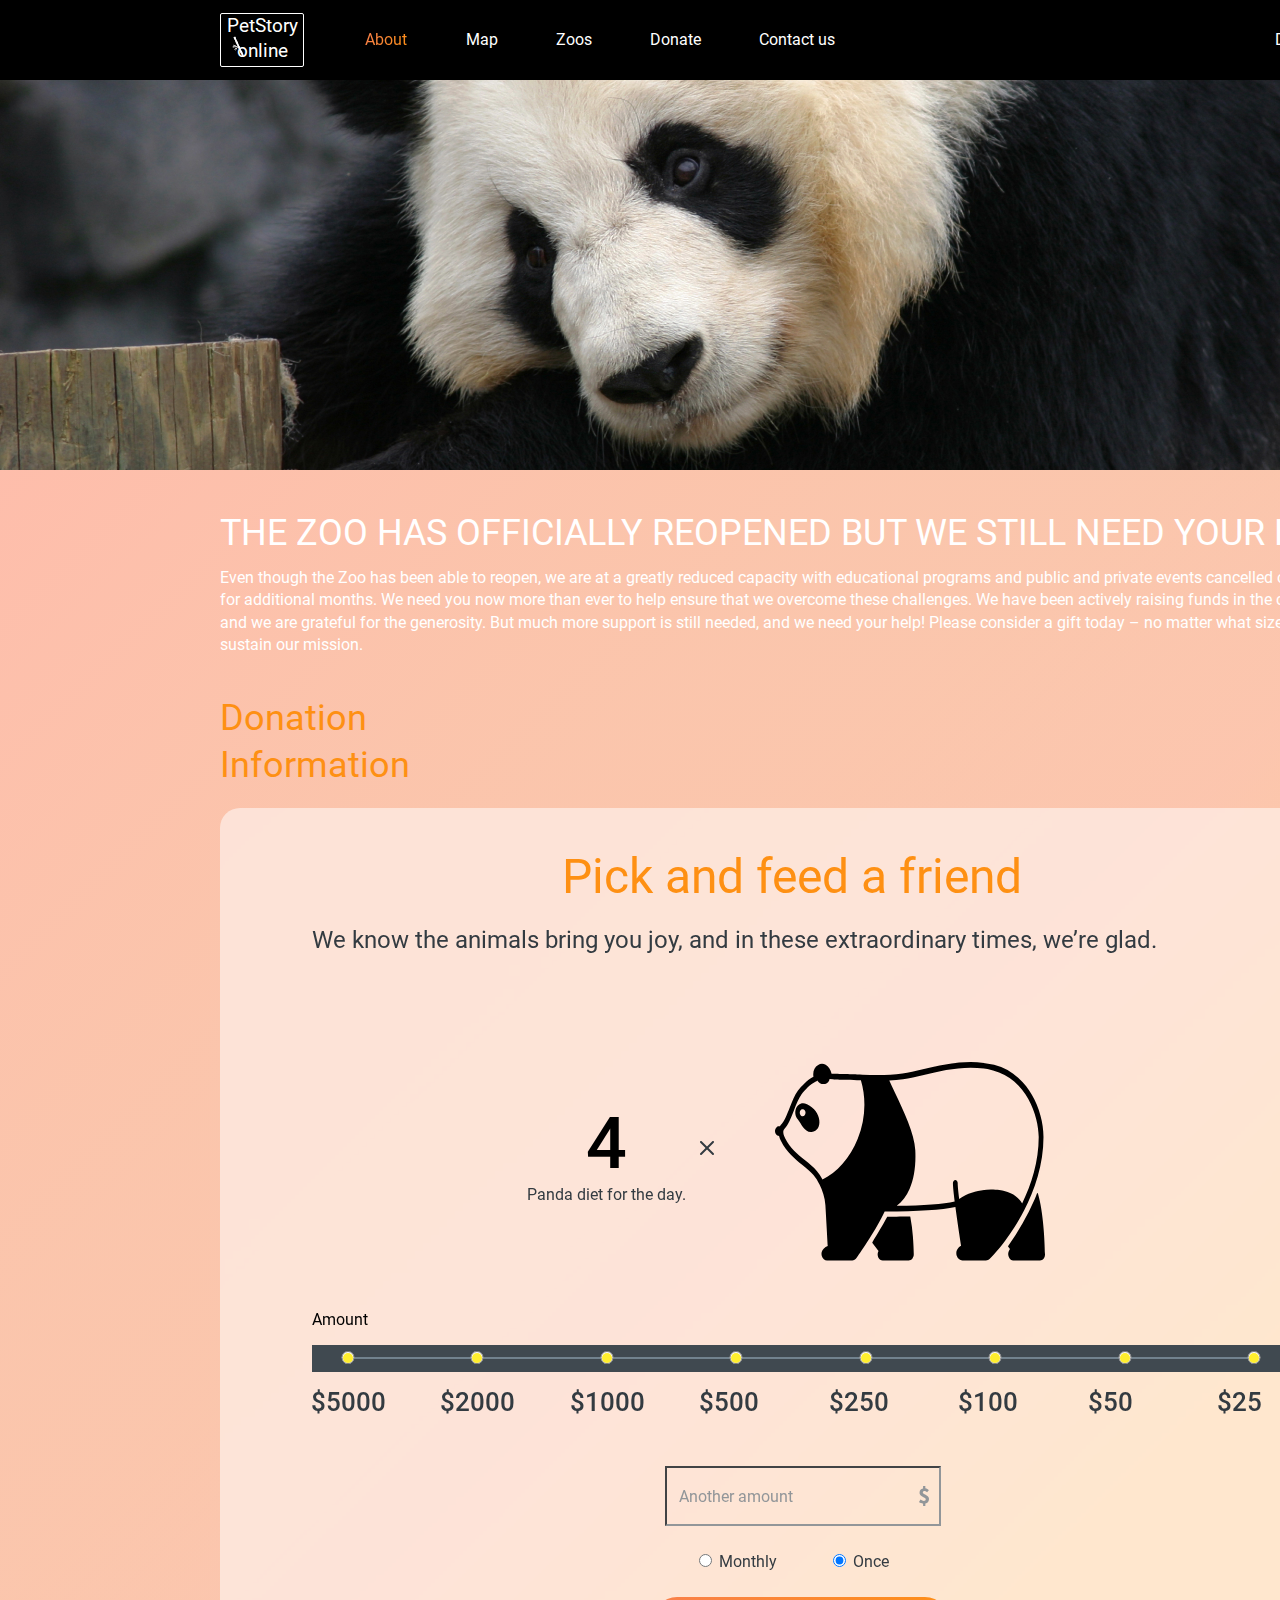
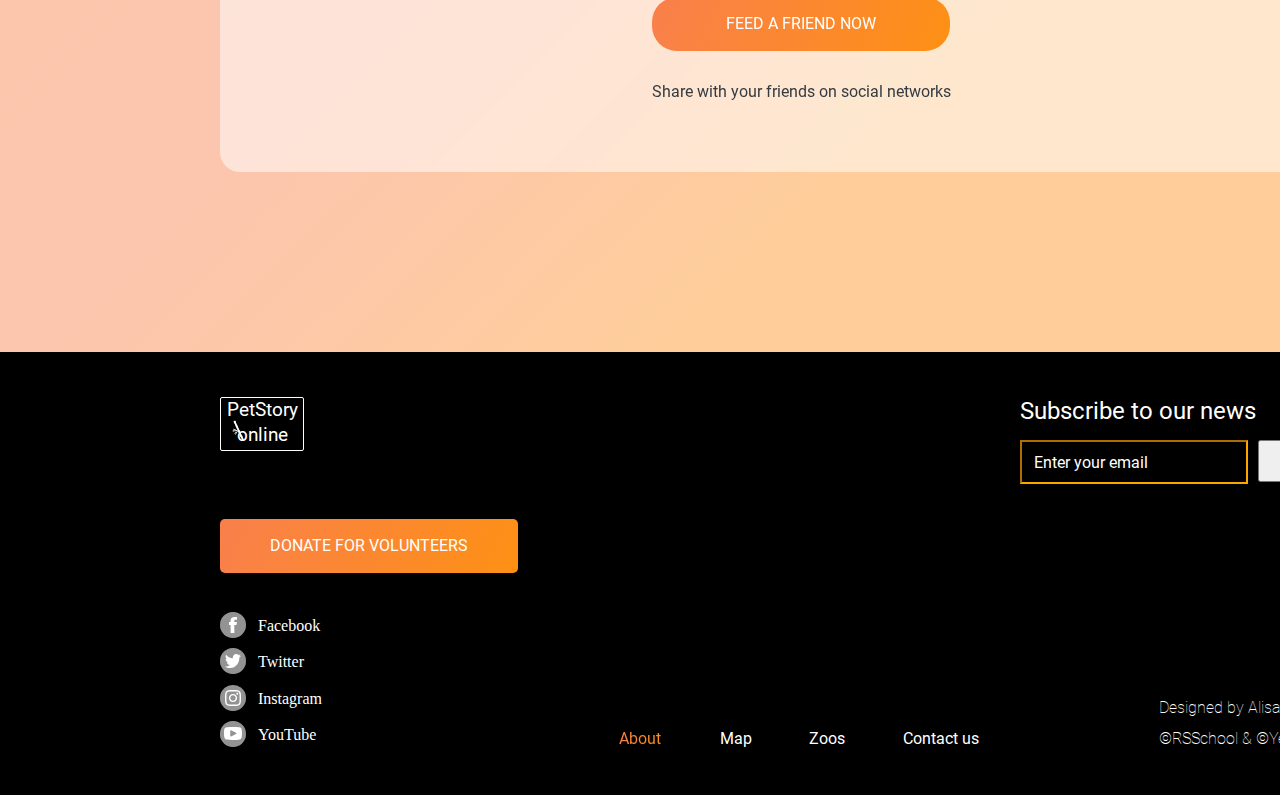
==== commit 948c12d8: "fix: correct interactive buttons, remove margins, add types of input" ====
--- a/online-zoo/pages/donate/index.html
+++ b/online-zoo/pages/donate/index.html
@@ -68,7 +68,7 @@
                                     <div class="diagram__black__line"></div>
                                 </div>
                             </div>
-                            <div class="diagram__prices"></div>
+                            
                             <div class="prices__container">
                                 <div class="price">
                                     <input type="radio" name="dollars" id="5000" value="1">
@@ -121,7 +121,7 @@
                             </div>
                         </div>
                         <div class="fields__container">
-                            <input class="paf__amount" type="email" placeholder="Another amount"></input>
+                            <input class="paf__amount" type="number" placeholder="Another amount"></input>
                             <div class="paf__radio">
                                 <div class="paf__radio__period">
                                     <label class="radio__text">
@@ -131,7 +131,7 @@
                                 </div>
                                 <div class="paf__radio__period">
                                     <label class="radio__text">
-                                        <input type="radio" name="choice" class="radio__hole">
+                                        <input type="radio" name="choice" class="radio__hole" checked>
                                         Once
                                     </label>
                                 </div>
@@ -155,25 +155,33 @@
                     <div class="social">
                         <a href="https://facebook.com">
                             <div class="social__block">
-                                <div class="social__ellips fb__logo"></div>
+                                <div class="social__ellips">
+                                    <div class="fb__logo"></div>
+                                </div>
                                 <div class="social__name">Facebook</div>
                             </div>
                         </a>
                         <a href="https://twitter.com">
                             <div class="social__block">
-                                <div class="social__ellips tw__logo"></div>
+                                <div class="social__ellips">
+                                    <div class="tw__logo"></div>
+                                </div>
                                 <div class="social__name">Twitter</div>
                             </div>
                         </a>
                         <a href="https://instagram.com">
                             <div class="social__block">
-                                <div class="social__ellips insta__logo"></div>
+                                <div class="social__ellips">
+                                    <div class="insta__logo"></div>
+                                </div>
                                 <div class="social__name">Instagram</div>
                             </div>
                         </a>
                         <a href="https://youtube.com">
                             <div class="social__block">
-                                <div class="social__ellips you__logo"></div>
+                                <div class="social__ellips">
+                                <div class="you__logo"></div>
+                            </div>
                                 <div class="social__name">YouTube</div>
                             </div>
                         </a>
--- a/online-zoo/pages/donate/style.css
+++ b/online-zoo/pages/donate/style.css
@@ -177,6 +177,12 @@
     height: 22px;
 }
 
+.designed:hover {
+    background: linear-gradient(113.96deg, #F9804B 1.49%, #FE9013 101.44%);
+    -webkit-background-clip: text;
+    -webkit-text-fill-color: transparent;
+}
+
 .section1 {
     width: 1600px;
     height: 390px;
@@ -247,6 +253,8 @@
 .section2__text__block {
     width: inherit;
     height: 238px;
+    top: 40px;
+    position: relative;
 }
 
 .section2__text__title {
@@ -297,7 +305,7 @@
     backdrop-filter: blur(2px);
     border-radius: 20px;
     position: relative;
-    top: 60px;
+    top: 100px;
 }
 
 .paf__inner__block {
@@ -339,7 +347,7 @@
 .paf__pandas__block {
     width: 532px;
     height: 246px;
-    top: 60px;
+    top: 80px;
     left: 215px;
     position: relative;
 }
@@ -347,7 +355,7 @@
 .panda__diet__block {
     width: 159px;
     height: 91px;
-    top: 77.5px;
+    top: 100px;
     left: 0px;
     position: relative;
 }
@@ -383,7 +391,7 @@
 .calculation__sign {
     width: 14px;
     height: 14px;
-    top: 116px;
+    top: 126px;
     right: 345px;
     background: url('./../../assets/icons/x_icon.svg') no-repeat;
     position: absolute;
@@ -423,7 +431,7 @@
     align-items: center;
     width: 976px;
     height: 40px;
-    top: 32px;
+    top: 7px;
     position: relative;
 }
 
@@ -456,6 +464,7 @@
     height: 126px;
     z-index: 5;
     position: absolute;
+    top: 37px;
 }
 
 .price {
@@ -466,7 +475,6 @@
     line-height: 36.4px;
     display: flex;
     flex-direction: column;
-    text-align: center;
     position: relative;
     width: 70px;
     margin-top: 2px;
@@ -491,7 +499,7 @@
     font-size: 26px;
     line-height: 36.4px;
     color: #333B41;
-    margin: 36px 0px 50px;
+    margin: 20px -1px 50px;
     text-transform: uppercase;
     transition: ease-in-out 0.2s;
 }
@@ -548,6 +556,16 @@
     color: #929699;
 }
 
+.paf__amount::-webkit-outer-spin-button,
+.paf__amount::-webkit-inner-spin-button {
+    -webkit-appearance: none;
+    margin: 0;
+  }
+
+.paf__amount[type=number] {
+    -moz-appearance: textfield;
+  } 
+
 .paf__radio {
     display: flex;
     justify-content: space-between;
@@ -664,12 +682,19 @@
     cursor: pointer;
 }
 
+.social__block .social__name:hover {
+    background: linear-gradient(113.96deg, #F9804B 1.49%, #FE9013 101.44%);
+    -webkit-background-clip: text;
+    -webkit-text-fill-color: transparent;
+}
+
 .social__ellips {
     width: 26px;
     height: 26px;
     border-radius: 50%;
     margin: 0px;
     position: absolute;
+    background: rgba(196, 196, 196, 0.5);
 }
 
 .social__name {
@@ -682,18 +707,30 @@
 
 .fb__logo {
     background: rgba(196, 196, 196, 0.5) url('./../../assets/icons/fb-logo.svg') no-repeat center;
+    width: inherit;
+    height: inherit;
+    border-radius: 50%;
 }
 
 .tw__logo {
     background: rgba(196, 196, 196, 0.5) url('./../../assets/icons/tw-logo.svg') no-repeat center;
+    width: inherit;
+    height: inherit;
+    border-radius: 50%;
 }
 
 .insta__logo {
     background: rgba(196, 196, 196, 0.5) url('./../../assets/icons/insta-logo.svg') no-repeat center;
+    width: inherit;
+    height: inherit;
+    border-radius: 50%;
 }
 
 .you__logo {
     background: rgba(196, 196, 196, 0.5) url('./../../assets/icons/you-logo.svg') no-repeat center;
+    width: inherit;
+    height: inherit;
+    border-radius: 50%;
 }
 
 .nav__footer {
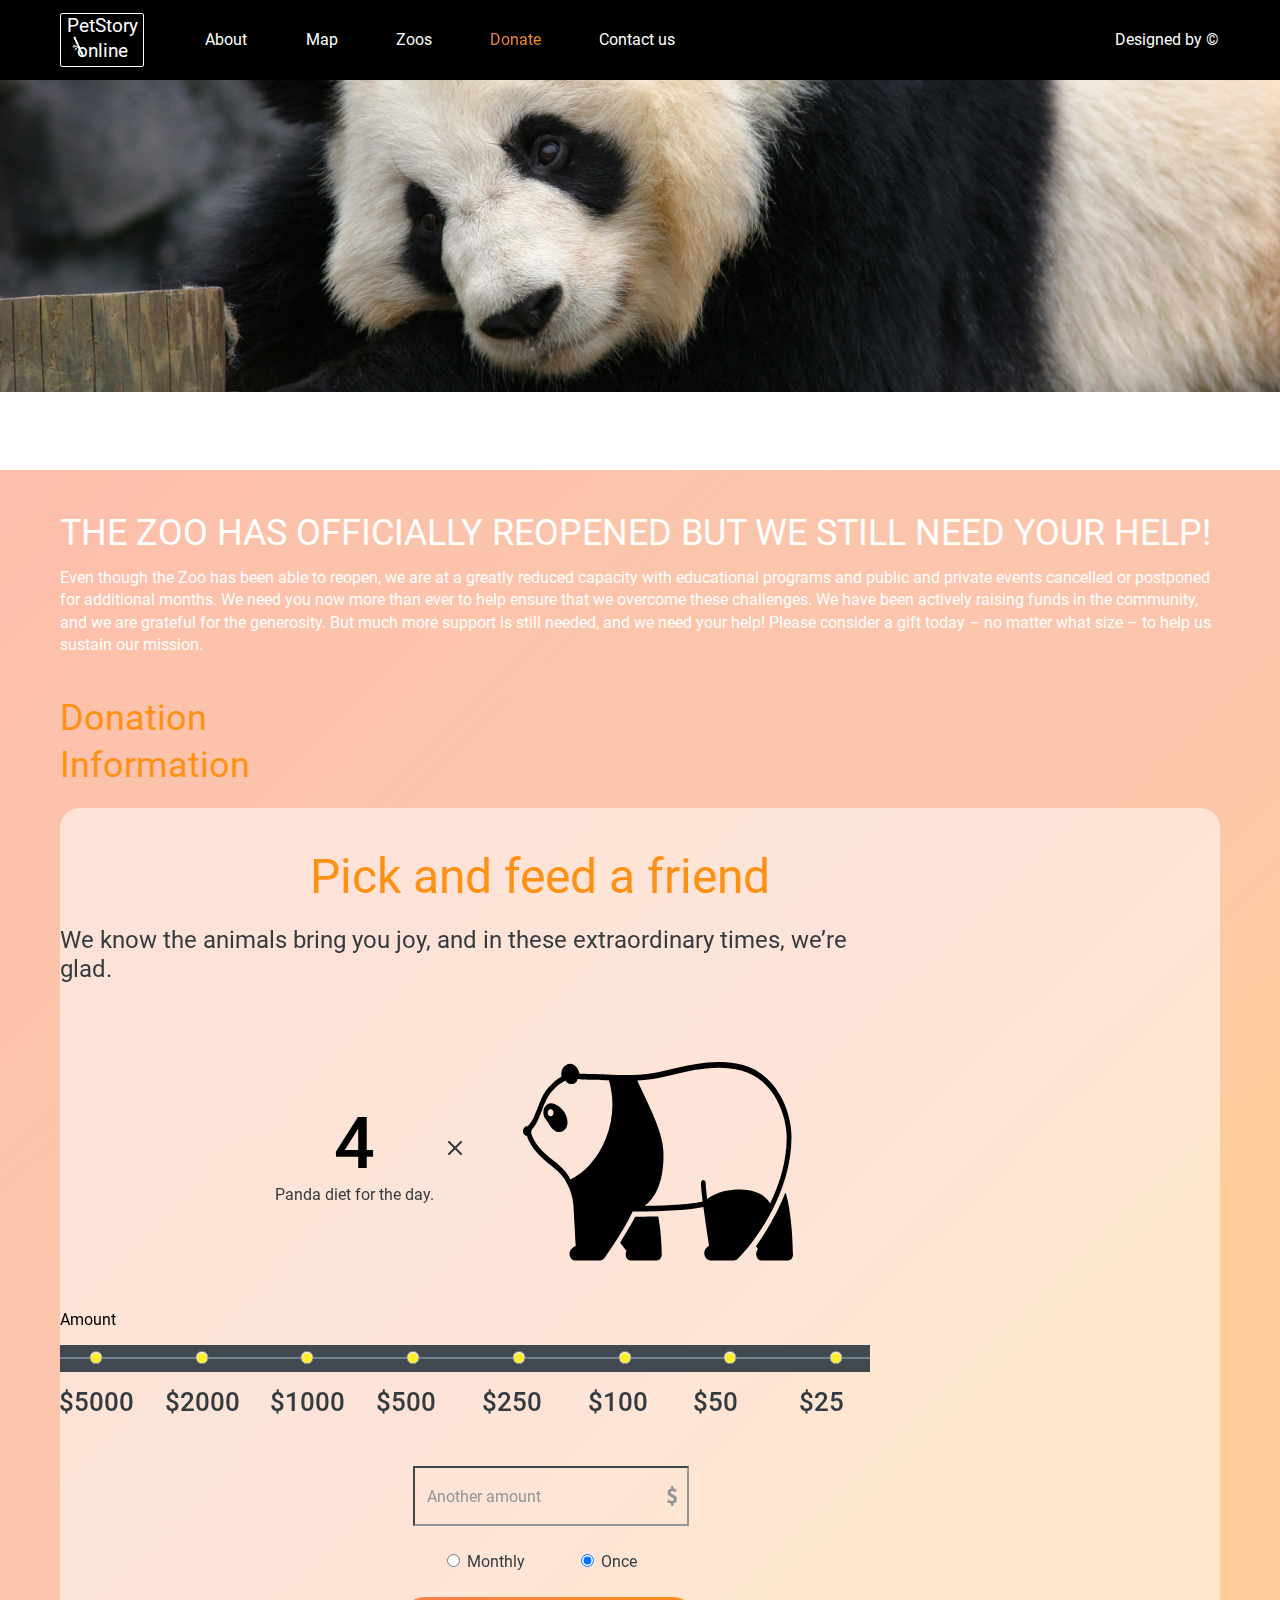
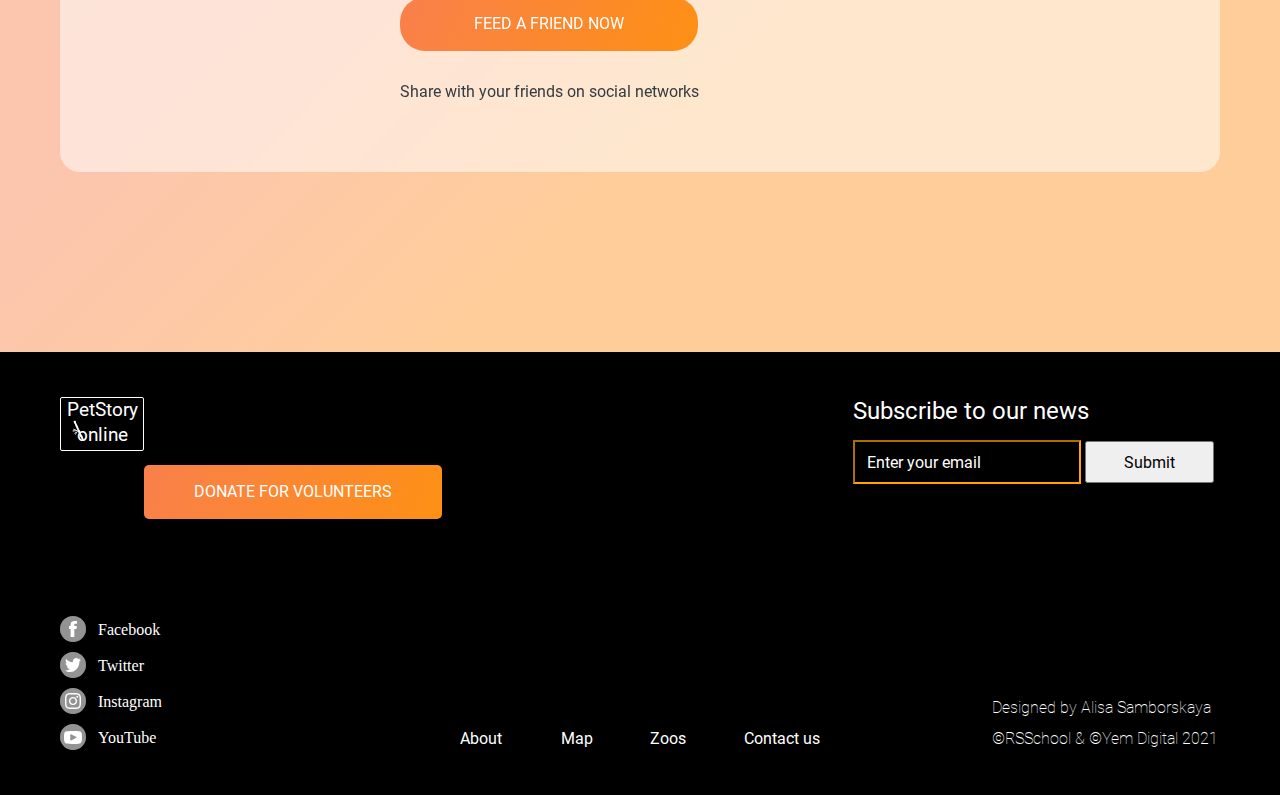
==== commit 718ee6ca: "feat: add 640px layout of main page and start doing donate layouts" ====
--- a/online-zoo/pages/donate/index.html
+++ b/online-zoo/pages/donate/index.html
@@ -5,6 +5,8 @@
     <meta http-equiv="X-UA-Compatible" content="IE=edge">
     <meta name="viewport" content="width=device-width, initial-scale=1.0">
     <link rel="stylesheet" href="./style.css">
+    <link rel="stylesheet" href="./style-small.css">
+    <link rel="stylesheet" href="./big-small-trans.css">
     <title>Document</title>
 </head>
 <body>
@@ -145,10 +147,18 @@
         </section>
         <footer>
             <div class="footer__container">
-                <div class="footer__inner__block fib1">
                     <a href="./../main/index.html">
                         <div class="logo__footer">PetStory online</div>
                     </a>
+                    <div class="subscribe">
+                        <div class="subscribe__title">
+                            <div class="subscribe__title__text">Subscribe to our news</div>
+                        </div>
+                        <div class="submit__block">
+                            <input class="email__input" type="email" placeholder="Enter your email">
+                            <button class="submit__button" type="button">Submit</button>
+                        </div>
+                    </div>
                     <a href="./index.html">
                         <button class="orange__button button5">DONATE FOR VOLUNTEERS</button>
                     </a>
@@ -186,8 +196,6 @@
                             </div>
                         </a>
                     </div>
-                </div>
-                <div class="footer__inner__block fib2">
                     <div class="nav__footer">
                         <a href="./../main/index.html">
                             <p class="nav__block nb1">About</p>
@@ -196,22 +204,10 @@
                         <p class="nav__block nb3">Zoos</p>
                         <p class="nav__block nb5">Contact us</p>
                     </div>
-                </div>
-                <div class="footer__inner__block fib3">
-                    <div class="subscribe">
-                        <div class="subscribe__title">
-                            <div class="subscribe__title__text">Subscribe to our news</div>
-                        </div>
-                        <div class="submit__block">
-                            <input class="email__input" type="email" placeholder="Enter your email">
-                            <button class="submit__button" type="button">Submit</button>
-                        </div>
-                    </div>
                     <div class="copyright">
                         <p class="copyright__first">Designed by Alisa Samborskaya</p>
                         <p class="copyright__second">©RSSchool & ©Yem Digital 2021</p>
                     </div>
-                </div>
             </div>
         </footer>
     </main>
--- a/online-zoo/pages/donate/style.css
+++ b/online-zoo/pages/donate/style.css
@@ -35,7 +35,7 @@
 .wrapper {
     display: flex;
     flex-direction: column;
-    width: 1600px;
+    width: 100%;
     margin: 0 auto;
     position: relative;
 }
@@ -43,7 +43,7 @@
 .header {
     display: flex;
     justify-content: center;
-    width: 1600px;
+    width: 100%;
     height: 80px;
     background-color: black;
 }
@@ -108,51 +108,51 @@
 .nb1 {
     width: 43px;
     margin: 0px;
+    color: white;
+    cursor: pointer;
+}
+
+.nb1:hover {
+    background: linear-gradient(113.96deg, #F9804B 1.49%, #FE9013 101.44%);
+    -webkit-background-clip: text;
+    -webkit-text-fill-color: transparent;
+}
+
+.nb2 {
+    width: 32px;
+    margin: 0px;
+    color: white;
+    cursor: pointer;
+}
+
+.nb2:hover {
+    background: linear-gradient(113.96deg, #F9804B 1.49%, #FE9013 101.44%);
+    -webkit-background-clip: text;
+    -webkit-text-fill-color: transparent;
+}
+
+.nb3 {
+    width: 36px;
+    margin: 0px;
+    color: white;
+    cursor: pointer;
+}
+
+.nb3:hover {
+    background: linear-gradient(113.96deg, #F9804B 1.49%, #FE9013 101.44%);
+    -webkit-background-clip: text;
+    -webkit-text-fill-color: transparent;
+}
+
+.nb4 {
+    width: 51px;
+    margin: 0px;
     background: linear-gradient(113.96deg, #F9804B 1.49%, #FE9013 101.44%);
     -webkit-background-clip: text;
     -webkit-text-fill-color: transparent;
     cursor: pointer;
 }
 
-.nb2 {
-    width: 32px;
-    margin: 0px;
-    color: white;
-    cursor: pointer;
-}
-
-.nb2:hover {
-    background: linear-gradient(113.96deg, #F9804B 1.49%, #FE9013 101.44%);
-    -webkit-background-clip: text;
-    -webkit-text-fill-color: transparent;
-}
-
-.nb3 {
-    width: 36px;
-    margin: 0px;
-    color: white;
-    cursor: pointer;
-}
-
-.nb3:hover {
-    background: linear-gradient(113.96deg, #F9804B 1.49%, #FE9013 101.44%);
-    -webkit-background-clip: text;
-    -webkit-text-fill-color: transparent;
-}
-
-.nb4 {
-    width: 51px;
-    margin: 0px;
-    color: white;
-    cursor: pointer;
-}
-
-.nb4:hover {
-    background: linear-gradient(113.96deg, #F9804B 1.49%, #FE9013 101.44%);
-    -webkit-background-clip: text;
-    -webkit-text-fill-color: transparent;
-}
-
 .nb5 {
     width: 78px;
     margin: 0px;
@@ -183,10 +183,12 @@
     -webkit-text-fill-color: transparent;
 }
 
+
 .section1 {
-    width: 1600px;
+    width: 100vw;
     height: 390px;
     background: url("./../../assets/images/panda\ donate.jpg") no-repeat;
+    background-size: 100%;
 }
 
 .orange__button {
@@ -240,7 +242,7 @@
     display: flex;
     justify-content: center;
     align-items: center;
-    width: 1600px;
+    width: 100%;
     height: 1482px;
     background: linear-gradient(315.75deg, rgba(254, 210, 144, 0.7) 30.06%, #FEBDAB 100.95%, rgba(254, 210, 144, 0.7) 106.36%), linear-gradient(315.75deg, rgba(254, 189, 171, 0.74) 30.06%, rgba(243, 169, 248, 0.66) 50.74%, #E0D8F0 80.49%, #EAF7FE 127.9%, #EAF7FE 149.54%), linear-gradient(315.75deg, rgba(254, 189, 171, 0.74) 30.06%, rgba(243, 169, 248, 0.66) 50.74%, #E0D8F0 80.49%, #EAF7FE 127.9%, #EAF7FE 149.54%);;
 }
@@ -309,11 +311,10 @@
 }
 
 .paf__inner__block {
-    width: 976px;
+    width: 810px;
     height: 862px;
-    position: relative;
+    position: absolute;
     top: 40px;
-    left: 92px;
 }
 
 .paf__inner__text__title {
@@ -327,6 +328,7 @@
     height: 58px;
     left: 250px;
     margin: 0px;
+    display: inline-block;
     position: relative;
 }
 
@@ -345,6 +347,7 @@
 }
 
 .paf__pandas__block {
+    display: inline-block;
     width: 532px;
     height: 246px;
     top: 80px;
@@ -429,7 +432,7 @@
 .diagram__line {
     display: flex;
     align-items: center;
-    width: 976px;
+    width: 810px;
     height: 40px;
     top: 7px;
     position: relative;
@@ -613,40 +616,18 @@
     display: flex;
     justify-content: center;
     align-items: center;
-    width: 1600px;
+    width: 100%;
     height: 443px;
     background-color: black;
     z-index: 20;
 }
 
 .footer__container {
+    display: flex;
+    flex-wrap: wrap;
     width: 1160px;
     height: 353px;
-}
-
-.footer__inner__block {
-    height: inherit;
-}
-
-.fib1 {
-    width: 298px;
-    position: absolute;
-}
-
-.fib2 {
-    display: flex;
-    flex-direction: column;
-    justify-content: flex-end;
-    width: 362px;
-    left: 619px;
-    position: absolute;
-    margin: 0px;
-}
-
-.fib3 {
-    width: 367px;
-    left: 1020px;
-    position: absolute;
+    position: relative;
 }
 
 .logo__footer {
@@ -670,10 +651,11 @@
     flex-direction: column;
     justify-content: space-between;
     width: 111px;
-    height: 135px;
-    top: 107px;
+    height: 134px;
+    position: absolute;
+    left: 0px;
     bottom: 0px;
-    position: relative;
+    top: 219px;
 }
 
 .social__block {
@@ -738,6 +720,9 @@
     justify-content: space-between;
     width: 362px;
     height: 22px;
+    position: absolute;
+    bottom: 0px;
+    left: 400px;
 }
 
 .subscribe {
@@ -746,6 +731,8 @@
     justify-content: space-between;
     width: 367px;
     height: 85px;
+    position: absolute;
+    right: 0px;
 }
 
 .subscribe__title {
@@ -781,6 +768,10 @@
     border-color: orange;
 }
 
+.email__input:focus {
+    border-color: #4B9200;
+}
+
 .email__input::placeholder {
     font-family: 'Roboto-Regular';
     font-style: normal;
@@ -797,9 +788,9 @@
     font-size: 16px;
     width: 129px;
     height: 42px;
-    position: absolute;
     top: 43px;
     left: 238px;
+    cursor: pointer;
 }
 
 .copyright {
@@ -808,9 +799,9 @@
     justify-content: space-between;
     width: 228px;
     height: 52px;
+    position: absolute;
     bottom: 0px;
     right: 0px;
-    position: absolute;
 }
 
 .copyright__first {
--- a/online-zoo/pages/donate/style-small.css
+++ b/online-zoo/pages/donate/style-small.css
@@ -0,0 +1,813 @@
+@media (max-width: 1000px) {
+    body {
+        margin: 0px;
+    }
+    
+    .wrapper {
+        display: flex;
+        flex-direction: column;
+        width: 100%;
+        margin: 0 auto;
+        position: relative;
+    }
+    
+    .header {
+        display: flex;
+        justify-content: center;
+        width: 100%;
+        height: 80px;
+        background-color: black;
+    }
+    
+    .header__container {
+        display: flex;
+        justify-content: space-between;
+        align-items: center;
+        width: 940px;
+        height: inherit;
+    }
+    
+    .logo__nav__block {
+        display: flex;
+        justify-content: space-between;
+        align-items: center;
+        width: 617px;
+        height: inherit;
+    }
+    
+    .logo {
+        width: 82px;
+        height: 52px;
+        border: white solid 1px;
+        border-radius: 2px;
+        text-align: center;
+        background: url('./../../assets/icons/bamboo.svg') no-repeat;
+        background-position: 11px 21.64px;
+    }
+    
+    .petstory {
+        font-family: 'Roboto-Regular';
+        font-style: normal;
+        font-weight: 400;
+        font-size: 19.01px;
+        line-height: 24.5px;
+        color: white;
+        margin: 0px;
+    }
+    
+    a {
+        text-decoration: none;
+    }
+    
+    .nav {
+        display: flex;
+        justify-content: space-between;
+        align-items: center;
+        width: 472px;
+        height: 22px;
+    }
+    
+    .nav__block {
+        font-family: 'Roboto-Regular';
+        font-style: normal;
+        font-weight: 500;
+        font-size: 16px;
+        line-height: 22.4px;
+        height: inherit;
+    }
+    
+    .nb1 {
+        width: 43px;
+        margin: 0px;
+        color: white;
+        cursor: pointer;
+    }
+    
+    .nb1:hover {
+        background: linear-gradient(113.96deg, #F9804B 1.49%, #FE9013 101.44%);
+        -webkit-background-clip: text;
+        -webkit-text-fill-color: transparent;
+    }
+    
+    .nb2 {
+        width: 32px;
+        margin: 0px;
+        color: white;
+        cursor: pointer;
+    }
+    
+    .nb2:hover {
+        background: linear-gradient(113.96deg, #F9804B 1.49%, #FE9013 101.44%);
+        -webkit-background-clip: text;
+        -webkit-text-fill-color: transparent;
+    }
+    
+    .nb3 {
+        width: 36px;
+        margin: 0px;
+        color: white;
+        cursor: pointer;
+    }
+    
+    .nb3:hover {
+        background: linear-gradient(113.96deg, #F9804B 1.49%, #FE9013 101.44%);
+        -webkit-background-clip: text;
+        -webkit-text-fill-color: transparent;
+    }
+    
+    .nb4 {
+        width: 51px;
+        margin: 0px;
+        background: linear-gradient(113.96deg, #F9804B 1.49%, #FE9013 101.44%);
+        -webkit-background-clip: text;
+        -webkit-text-fill-color: transparent;
+        cursor: pointer;
+    }
+    
+    .nb5 {
+        width: 78px;
+        margin: 0px;
+        color: white;
+        cursor: pointer;
+    }
+    
+    .nb5:hover {
+        background: linear-gradient(113.96deg, #F9804B 1.49%, #FE9013 101.44%);
+        -webkit-background-clip: text;
+        -webkit-text-fill-color: transparent;
+    }
+    
+    .designed {
+        font-family: 'Roboto-Regular';
+        font-style: normal;
+        font-weight: 500;
+        font-size: 16px;
+        line-height: 22.4px;
+        color: white;
+        width: 105px;
+        height: 22px;
+    }
+    
+    .designed:hover {
+        background: linear-gradient(113.96deg, #F9804B 1.49%, #FE9013 101.44%);
+        -webkit-background-clip: text;
+        -webkit-text-fill-color: transparent;
+    }
+    
+    
+    .section1 {
+        width: 100%;
+        height: 390px;
+        background: url("./../../assets/images/panda\ donate.jpg") no-repeat;
+        background-size: 100%;
+    }
+    
+    .orange__button {
+        font-family: 'Roboto-Regular';
+        font-style: normal;
+        font-weight: 500;
+        font-size: 16px;
+        line-height: 140%;
+        width: 298px;
+        height: 54px;
+        color: white;
+        background: linear-gradient(113.96deg, #F9804B 1.49%, #FE9013 101.44%);
+        border: none;
+        cursor: pointer;
+    }
+    
+    .orange__button:hover {
+        background: #E47209;
+    }
+    
+    .orange__button:focus {
+        background: #4B9200;
+    }
+    
+    .button2 {
+        left: 651px;
+        top: 2455px;
+        border-radius: 25px;
+        position: absolute;
+    }
+    
+    .button3 {
+        top: 131px;
+        border-radius: 25px;
+        position: absolute;
+    }
+    
+    .button4 {
+        bottom: 0px;
+        border-radius: 5px;
+        position: absolute;
+    }
+    
+    .button5 {
+        top: 68px;
+        border-radius: 5px;
+        position: relative;
+    }
+
+    .section2 {
+        display: flex;
+        justify-content: center;
+        align-items: center;
+        width: 100%;
+        height: 1482px;
+        background: linear-gradient(315.75deg, rgba(254, 210, 144, 0.7) 30.06%, #FEBDAB 100.95%, rgba(254, 210, 144, 0.7) 106.36%), linear-gradient(315.75deg, rgba(254, 189, 171, 0.74) 30.06%, rgba(243, 169, 248, 0.66) 50.74%, #E0D8F0 80.49%, #EAF7FE 127.9%, #EAF7FE 149.54%), linear-gradient(315.75deg, rgba(254, 189, 171, 0.74) 30.06%, rgba(243, 169, 248, 0.66) 50.74%, #E0D8F0 80.49%, #EAF7FE 127.9%, #EAF7FE 149.54%);;
+    }
+    
+    .section2__container {
+        width: 940px;
+        height: inherit;
+    }
+    
+    .section2__text__block {
+        width: inherit;
+        height: 238px;
+        top: 40px;
+        position: relative;
+    }
+    
+    .section2__text__title {
+        font-family: 'Roboto-Regular';
+        font-style: normal;
+        font-weight: 400;
+        font-size: 36px;
+        line-height: 46.8px;
+        color: white;
+        width: 1156px;
+        height: 47px;
+        margin: 0px;
+        position: relative;
+    }
+    
+    .section2__text__text {
+        font-family: 'Roboto-Regular';
+        font-style: normal;
+        font-weight: 400;
+        font-size: 16px;
+        line-height: 22.4px;
+        color: white;
+        width: inherit;
+        height: 94px;
+        top: 10px;
+        margin: 0px;
+        position: relative;
+    }
+    
+    .section2__donation__title {
+        font-family: 'Roboto-Regular';
+        font-style: normal;
+        font-weight: 400;
+        font-size: 36px;
+        line-height: 46.8px;
+        color: #FE9013;
+        width: 341px;
+        height: 47px;
+        top: 44px;
+        margin: 0px;
+        position: relative;
+    }
+    
+    .pick__and__feed {
+        width: inherit;
+        height: 964px;
+        background: rgba(255, 255, 255, 0.52);
+        backdrop-filter: blur(2px);
+        border-radius: 20px;
+        position: relative;
+        top: 100px;
+    }
+    
+    .paf__inner__block {
+        width: 976px;
+        height: 862px;
+        position: relative;
+        top: 40px;
+        left: 92px;
+    }
+    
+    .paf__inner__text__title {
+        font-family: 'Roboto-Regular';
+        font-style: normal;
+        font-weight: 400;
+        font-size: 48px;
+        line-height: 57.6px;
+        color: #FE9013;
+        width: 463px;
+        height: 58px;
+        left: 250px;
+        margin: 0px;
+        position: relative;
+    }
+    
+    .paf__inner__text__text {
+        font-family: 'Roboto-Regular';
+        font-style: normal;
+        font-weight: 400;
+        font-size: 24px;
+        line-height: 28.8px;
+        color: #333B41;
+        width: inherit;
+        height: 29px;
+        top: 20px;
+        margin: 0px;
+        position: relative;
+    }
+    
+    .paf__pandas__block {
+        width: 532px;
+        height: 246px;
+        top: 80px;
+        left: 215px;
+        position: relative;
+    }
+    
+    .panda__diet__block {
+        width: 159px;
+        height: 91px;
+        top: 100px;
+        left: 0px;
+        position: relative;
+    }
+    
+    .panda__diet__block__digit {
+        font-family: 'Roboto-Medium';
+        font-style: normal;
+        font-weight: 500;
+        font-size: 72px;
+        line-height: 57.6px;
+        color: black;
+        text-align: center;
+        width: 82px;
+        height: 58px;
+        left: 38.8px;
+        position: relative;
+    }
+    
+    .panda__diet__block__text {
+        font-family: 'Roboto-Regular';
+        font-style: normal;
+        font-weight: 400;
+        font-size: 16px;
+        line-height: 22.4px;
+        color: #333B41;
+        width: inherit;
+        height: 22px;
+        top: 69px;
+        margin: 0px;
+        position: absolute;
+    }
+    
+    .calculation__sign {
+        width: 14px;
+        height: 14px;
+        top: 126px;
+        right: 345px;
+        background: url('./../../assets/icons/x_icon.svg') no-repeat;
+        position: absolute;
+    }
+    
+    .panda__icon__block {
+        width: 284px;
+        height: 246px;
+        top: 0px;
+        right: 0px;
+        position: absolute;
+        background: url('./../../assets/icons/panda_vector_big.svg') no-repeat;
+    }
+    
+    .paf__diagram {
+        width: inherit;
+        height: 114px;
+        top: 461px;
+        position: absolute;
+        margin: 0px;
+    }
+    
+    .amount {
+        font-family: 'Roboto-Regular';
+        font-style: normal;
+        font-weight: 400;
+        font-size: 16px;
+        line-height: 22.4px;
+        color: black;
+        width: 57px;
+        height: 22px;
+        margin: 0px;
+    }
+    
+    .diagram__line {
+        display: flex;
+        align-items: center;
+        width: 976px;
+        height: 40px;
+        top: 7px;
+        position: relative;
+    }
+    
+    .diagram__black__block {
+        display: flex;
+        justify-content: center;
+        align-items: center;
+        width: inherit;
+        height: 27px;
+        background: #404950;
+    }
+    
+    .diagram__black__line {
+        width: 915px;
+        height: 2px;
+        background: #72828E;
+    }
+    
+    .diagram__prices {
+        width: 976px;
+        height: 36px;
+        top: 78px;
+        position: absolute;
+    }
+    
+    .prices__container {
+        display: flex;
+        justify-content: space-between;
+        width: 100%;
+        height: 126px;
+        z-index: 5;
+        position: absolute;
+        top: 37px;
+    }
+    
+    .price {
+        font-family: 'Roboto-Medium';
+        font-style: normal;
+        font-weight: 500;
+        font-size: 26px;
+        line-height: 36.4px;
+        display: flex;
+        flex-direction: column;
+        position: relative;
+        width: 70px;
+        margin-top: 2px;
+        z-index: 100;
+    }
+    
+    .price::before {
+        content: "";
+        position: absolute;
+        width: 60px;
+        height: 60px;
+        left: 6px;
+        top: -20.5px;
+        background: url('./../../assets/icons/yellow-radio.svg') no-repeat center;
+        z-index: 50;
+        cursor: pointer;
+    }
+    
+    .donation {
+        font-family: 'Roboto-Medium';
+        font-weight: 500;
+        font-size: 26px;
+        line-height: 36.4px;
+        color: #333B41;
+        margin: 20px -1px 50px;
+        text-transform: uppercase;
+        transition: ease-in-out 0.2s;
+    }
+    
+    .donation input:checked + label {
+        color: #FE9013;
+    }
+    
+    .price input:checked + label:before {
+        content: "";
+        position: absolute;
+        width: 40px;
+        height: 40px;
+        background: url('./../../assets/icons/roller_icon.svg') no-repeat center;
+        left: 16px;
+        top: -10.5px;
+        z-index: 50;
+    }
+    
+    .fields__container {
+        width: 301px;
+        height: 237.02px;
+        position: relative;
+        margin: 0px;
+        top: 285px;
+        left: 340px;
+    }
+    
+    .paf__amount {
+        font-family: 'Roboto-Regular';
+        font-style: normal;
+        font-weight: 400;
+        font-size: 16px;
+        line-height: 22.4px;
+        width: 268px;
+        height: 54px;
+        left: 13px;
+        position: relative;
+        background: inherit;
+        background-image: url('./../../assets/icons/dollar-vector.svg');
+        background-repeat: no-repeat;
+        background-position: 96% center;
+        text-indent: 10px;
+        color: #929699;
+        border-color: #929699;
+    }
+    
+    .paf__amount::placeholder {
+        font-family: 'Roboto-Regular';
+        font-style: normal;
+        font-weight: 400;
+        font-size: 16px;
+        line-height: 22.4px;
+        color: #929699;
+    }
+    
+    .paf__amount::-webkit-outer-spin-button,
+    .paf__amount::-webkit-inner-spin-button {
+        -webkit-appearance: none;
+        margin: 0;
+      }
+    
+    .paf__amount[type=number] {
+        -moz-appearance: textfield;
+      } 
+    
+    .paf__radio {
+        display: flex;
+        justify-content: space-between;
+        width: 218px;
+        height: 21px;
+        top: 25px;
+        left: 41.5px;
+        position: relative;
+        margin: 0px;
+    }
+    
+    .paf__radio__period {
+        width: 84px;
+        height: 21px;
+    }
+    
+    .radio__text {
+        font-family: 'Roboto-Regular';
+        font-style: normal;
+        font-weight: 400;
+        font-size: 16px;
+        line-height: 22.4px;
+        color: #333B41;
+    }
+    
+    .radio__hole {
+        border-color: #FE9013;
+    }
+    
+    .paf__postcriptum {
+        font-family: 'Roboto-Regular';
+        font-style: normal;
+        font-weight: 400;
+        font-size: 16px;
+        line-height: 22.4px;
+        color: #333B41;
+        width: 301px;
+        height: 22px;
+        bottom: 0px;
+        position: absolute;
+        margin: 0px;
+    }
+    
+    footer {
+        display: flex;
+        justify-content: center;
+        align-items: center;
+        width: 100%;
+        height: 443px;
+        background-color: black;
+        z-index: 20;
+    }
+    
+    .footer__container {
+        width: 940px;
+        height: 353px;
+    }
+    
+    .footer__inner__block {
+        height: inherit;
+    }
+    
+    .fib1 {
+        width: 298px;
+        position: absolute;
+    }
+    
+    .fib2 {
+        display: flex;
+        flex-direction: column;
+        justify-content: flex-end;
+        width: 362px;
+        left: 619px;
+        position: absolute;
+        margin: 0px;
+    }
+    
+    .fib3 {
+        width: 367px;
+        left: 1020px;
+        position: absolute;
+    }
+    
+    .logo__footer {
+        font-family: 'Roboto-Regular';
+        font-style: normal;
+        font-weight: 400;
+        font-size: 19.01px;
+        line-height: 24.5px;
+        color: white;
+        width: 82px;
+        height: 52px;
+        border: white solid 1px;
+        border-radius: 2px;
+        text-align: center;
+        background: url('./../../assets/icons/bamboo.svg') no-repeat;
+        background-position: 11px 21.64px;
+    }
+    
+    .social {
+        display: flex;
+        flex-direction: column;
+        justify-content: space-between;
+        width: 111px;
+        height: 135px;
+        top: 107px;
+        bottom: 0px;
+        position: relative;
+    }
+    
+    .social__block {
+        width: inherit;
+        height: 26px;
+        cursor: pointer;
+    }
+    
+    .social__block .social__name:hover {
+        background: linear-gradient(113.96deg, #F9804B 1.49%, #FE9013 101.44%);
+        -webkit-background-clip: text;
+        -webkit-text-fill-color: transparent;
+    }
+    
+    .social__ellips {
+        width: 26px;
+        height: 26px;
+        border-radius: 50%;
+        margin: 0px;
+        position: absolute;
+        background: rgba(196, 196, 196, 0.5);
+    }
+    
+    .social__name {
+        color: white;
+        margin: 0px;
+        top: 5px;
+        left: 38px;
+        position: relative;
+    }
+    
+    .fb__logo {
+        background: rgba(196, 196, 196, 0.5) url('./../../assets/icons/fb-logo.svg') no-repeat center;
+        width: inherit;
+        height: inherit;
+        border-radius: 50%;
+    }
+    
+    .tw__logo {
+        background: rgba(196, 196, 196, 0.5) url('./../../assets/icons/tw-logo.svg') no-repeat center;
+        width: inherit;
+        height: inherit;
+        border-radius: 50%;
+    }
+    
+    .insta__logo {
+        background: rgba(196, 196, 196, 0.5) url('./../../assets/icons/insta-logo.svg') no-repeat center;
+        width: inherit;
+        height: inherit;
+        border-radius: 50%;
+    }
+    
+    .you__logo {
+        background: rgba(196, 196, 196, 0.5) url('./../../assets/icons/you-logo.svg') no-repeat center;
+        width: inherit;
+        height: inherit;
+        border-radius: 50%;
+    }
+    
+    .nav__footer {
+        display: flex;
+        justify-content: space-between;
+        width: 362px;
+        height: 22px;
+    }
+    
+    .subscribe {
+        display: flex;
+        flex-direction: column;
+        justify-content: space-between;
+        width: 367px;
+        height: 85px;
+    }
+    
+    .subscribe__title {
+        width: 237px;
+        height: 29px;
+    }
+    
+    .subscribe__title__text {
+        font-family: 'Roboto-Regular';
+        font-style: normal;
+        font-weight: 400px;
+        font-size: 24px;
+        line-height: 29px;
+        color: white;
+    }
+    
+    .submit__block {
+        width: inherit;
+        height: 42px;
+    }
+    
+    .email__input {
+        font-family: 'Roboto-Regular';
+        font-style: normal;
+        font-weight: 400;
+        font-size: 16px;
+        line-height: 22.4px;
+        width: 220px;
+        height: 38px;
+        color: white;
+        background: black;
+        text-indent: 10px;
+        border-color: orange;
+    }
+    
+    .email__input::placeholder {
+        font-family: 'Roboto-Regular';
+        font-style: normal;
+        font-weight: 400;
+        font-size: 16px;
+        line-height: 22.4px;
+        color: white;
+    }
+    
+    .submit__button {
+        font-family: 'Roboto-Regular';
+        font-style: normal;
+        font-weight: 400;
+        font-size: 16px;
+        width: 129px;
+        height: 42px;
+        position: absolute;
+        top: 43px;
+        left: 238px;
+        cursor: pointer;
+    }
+    
+    .copyright {
+        display: flex;
+        flex-direction: column;
+        justify-content: space-between;
+        width: 228px;
+        height: 52px;
+        bottom: 0px;
+        right: 0px;
+        position: absolute;
+    }
+    
+    .copyright__first {
+        font-family: 'Roboto-Thin';
+        font-style: normal;
+        font-weight: 100;
+        font-size: 16px;
+        line-height: 20.8px;
+        width: 220px;
+        height: 21px;
+        color: white;
+        margin: 0px;
+    }
+    
+    .copyright__second {
+        font-family: 'Roboto-Thin';
+        font-style: normal;
+        font-weight: 100;
+        font-size: 16px;
+        line-height: 20.8px;
+        width: 228px;
+        height: 21px;
+        color: white;
+        margin: 0px;
+    }
+}--- a/online-zoo/pages/donate/big-small-trans.css
+++ b/online-zoo/pages/donate/big-small-trans.css
@@ -0,0 +1,601 @@
+@media (max-widoth: 1599px) and (min-widkth: 1001px) {
+    .wrapper {
+        width: 100vw;
+    }
+
+    .header {
+        width: 100vw;
+        height: 5vw;
+    }
+
+    .header__container {
+        width: 72.5vw;
+    }
+
+    .logo__nav__block {
+        width: 38.56vw;
+    }
+
+    .logo {
+        width: 5.125vw;
+        height: 3.25vw;
+        border-radius: 0.125vw;
+        background-position: 0.6875vw 1.3525vw;
+        background-size: 0.439vw 1.311vw;
+    }
+
+    .petstory {
+        font-size: 1.188vw;
+        line-height: 1.53vw;
+    }
+
+    .nav {
+        width: 29.5vw;
+        height: 1.375vw;
+    }
+
+    .nav__block {
+        font-size: 1vw;
+        line-height: 1.4vw;
+    }
+
+    .nb1 {
+        width: 2.6875vw;
+    }
+
+    .nb2 {
+        width: 2vw;
+    }
+
+    .nb3 {
+        width: 2.25vw;
+    }
+
+    .nb4 {
+        width: 3.1875vw;
+    }
+
+    .nb5 {
+        width: 4.875vw;
+    }
+
+    .designed {
+        font-size: 1vw;
+        line-height: 1.4vw;
+        width: 6.5625vw;
+        height: 1.375vw;
+    }
+
+
+    main {
+        width: 100vw;
+        display: flex;
+        flex-wrap: wrap;
+    }
+
+    .section1 {
+        width: 100vw;
+        height: 43.75vw;
+        background-size: 100vw;
+    }
+
+    .orange__button {
+        font-size: 1vw;
+        width: 18.62vw;
+        height: 3.37vw;
+    }
+    
+    .button3 {
+        left: 26.93vw;
+        bottom: 3.68vw;
+        border-radius: 1.56vw;
+    }
+
+    .button5 {
+        top: 4.25vw;
+        border-radius: 0.31vw;
+    }
+
+    .section2 {
+        display: flex;
+        justify-content: center;
+        align-items: center;
+        width: 100vw;
+        height: 92.625vw;
+        background: linear-gradient(315.75deg, rgba(254, 210, 144, 0.7) 30.06%, #FEBDAB 100.95%, rgba(254, 210, 144, 0.7) 106.36%), linear-gradient(315.75deg, rgba(254, 189, 171, 0.74) 30.06%, rgba(243, 169, 248, 0.66) 50.74%, #E0D8F0 80.49%, #EAF7FE 127.9%, #EAF7FE 149.54%), linear-gradient(315.75deg, rgba(254, 189, 171, 0.74) 30.06%, rgba(243, 169, 248, 0.66) 50.74%, #E0D8F0 80.49%, #EAF7FE 127.9%, #EAF7FE 149.54%);;
+    }
+
+    .section2__container {
+        width: 72.5vw;
+        height: inherit;
+    }
+
+    .section2__text__block {
+        width: inherit;
+        height: 14.875vw;
+        top: 2.5vw;
+        position: relative;
+    }
+    
+    .section2__text__title {
+        font-family: 'Roboto-Regular';
+        font-style: normal;
+        font-weight: 400;
+        font-size: 2.25vw;
+        line-height: 2.925vw;
+        color: white;
+        width: 72.25vw;
+        height: 2.937vw;
+        margin: 0px;
+        position: relative;
+    }
+    
+    .section2__text__text {
+        font-family: 'Roboto-Regular';
+        font-style: normal;
+        font-weight: 400;
+        font-size: 1vw;
+        line-height: 1.4vw;
+        color: white;
+        width: inherit;
+        height: 5.875vw;
+        top: 0.625vw;
+        margin: 0px;
+        position: relative;
+    }
+    
+    .section2__donation__title {
+        font-family: 'Roboto-Regular';
+        font-style: normal;
+        font-weight: 400;
+        font-size: 2.25vw;
+        line-height: 2.925vw;
+        color: #FE9013;
+        width: 21.312vw;
+        height: 2.937vw;
+        top: 2.75vw;
+        margin: 0px;
+        position: relative;
+    }
+    
+    .pick__and__feed {
+        width: inherit;
+        height: 964px;
+        background: rgba(255, 255, 255, 0.52);
+        backdrop-filter: blur(2px);
+        border-radius: 20px;
+        position: relative;
+        top: 100px;
+    }
+    
+    .paf__inner__block {
+        width: 60.25vw;
+        height: 53.875vw;
+        position: relative;
+        top: 2.5vw;
+        left: 5.75vw;
+    }
+    
+    .paf__inner__text__title {
+        font-family: 'Roboto-Regular';
+        font-style: normal;
+        font-weight: 400;
+        font-size: 3vw;
+        line-height: 3.6vw;
+        color: #FE9013;
+        width: 28.937vw;
+        height: 3.625vw;
+        left: 15.625vw;
+        margin: 0px;
+        position: relative;
+    }
+    
+    .paf__inner__text__text {
+        font-family: 'Roboto-Regular';
+        font-style: normal;
+        font-weight: 400;
+        font-size: 1.5vw;
+        line-height: 1.8vw;
+        color: #333B41;
+        width: inherit;
+        height: 1.812vw;
+        top: 1.25vw;
+        margin: 0px;
+        position: relative;
+    }
+    
+    .paf__pandas__block {
+        width: 33.25vw;
+        height: 15.375vw;
+        top: 5vw;
+        left: 13.437vw;
+        position: relative;
+    }
+    
+    .panda__diet__block {
+        width: 9.937vw;
+        height: 5.687vw;
+        top: 6.25vw;
+        left: 0px;
+        position: relative;
+    }
+    
+    .panda__diet__block__digit {
+        font-family: 'Roboto-Medium';
+        font-style: normal;
+        font-weight: 500;
+        font-size: 4.5vw;
+        line-height: 3.6vw;
+        color: black;
+        text-align: center;
+        width: 5.125vw;
+        height: 3.625vw;
+        left: 2.425vw;
+        position: relative;
+    }
+    
+    .panda__diet__block__text {
+        font-family: 'Roboto-Regular';
+        font-style: normal;
+        font-weight: 400;
+        font-size: 1vw;
+        line-height: 1.4vw;
+        color: #333B41;
+        width: inherit;
+        height: 1.375vw;
+        top: 4.312vw;
+        margin: 0px;
+        position: absolute;
+    }
+    
+    .calculation__sign {
+        width: 0.875vw;
+        height: 0.875vw;
+        top: 7.825vw;
+        right: 21.562vw;
+        background: url('./../../assets/icons/x_icon.svg') no-repeat;
+        position: absolute;
+    }
+    
+    .panda__icon__block {
+        width: 17.75vw;
+        height: 15.375vw;
+        top: 0px;
+        right: 0px;
+        position: absolute;
+        background: url('./../../assets/icons/panda_vector_big.svg') no-repeat;
+    }
+    
+    .paf__diagram {
+        width: inherit;
+        height: 7.125vw;
+        top: 28.812vw;
+        position: absolute;
+        margin: 0px;
+    }
+    
+    .amount {
+        font-family: 'Roboto-Regular';
+        font-style: normal;
+        font-weight: 400;
+        font-size: 1vw;
+        line-height: 1.4vw;
+        color: black;
+        width: 3.562vw;
+        height: 1.375vw;
+        margin: 0px;
+    }
+    
+    .diagram__line {
+        display: flex;
+        align-items: center;
+        width: 61vw;
+        height: 2.5vw;
+        top: 0.437vw;
+        position: relative;
+    }
+    
+    .diagram__black__block {
+        display: flex;
+        justify-content: center;
+        align-items: center;
+        width: inherit;
+        height: 1.687vw;
+        background: #404950;
+    }
+    
+    .diagram__black__line {
+        width: 57.187vw;
+        height: 0.125vw;
+        background: #72828E;
+    }
+    
+    .diagram__prices {
+        width: 61vw;
+        height: 2.25vw;
+        top: 4.875vw;
+        position: absolute;
+    }
+    
+    .prices__container {
+        display: flex;
+        justify-content: space-between;
+        width: 100%;
+        height: 7.875vw;
+        z-index: 5;
+        position: absolute;
+        top: 2.312vw;
+    }
+    
+    .price {
+        font-family: 'Roboto-Medium';
+        font-style: normal;
+        font-weight: 500;
+        font-size: 1.625vw;
+        line-height: 2.275vw;
+        display: flex;
+        flex-direction: column;
+        position: relative;
+        width: 4.375vw;
+        margin-top: 0.125vw;
+        z-index: 100;
+    }
+    
+    .price::before {
+        content: "";
+        position: absolute;
+        width: 3.75vw;
+        height: 3.75vw;
+        left: 0.375vw;
+        top: -1.281vw;
+        background: url('./../../assets/icons/yellow-radio.svg') no-repeat center;
+        z-index: 50;
+        cursor: pointer;
+    }
+    
+    .donation {
+        font-family: 'Roboto-Medium';
+        font-weight: 500;
+        font-size: 1.625vw;
+        line-height: 2.275vw;
+        color: #333B41;
+        margin: 1.25vw -1px 3.125vw;
+        text-transform: uppercase;
+        transition: ease-in-out 0.2s;
+    }
+    
+    .donation input:checked + label {
+        color: #FE9013;
+    }
+    
+    .price input:checked + label:before {
+        content: "";
+        position: absolute;
+        width: 2.5vw;
+        height: 2.5vw;
+        background: url('./../../assets/icons/roller_icon.svg') no-repeat center;
+        left: 1vw;
+        top: -0.656vw;
+        z-index: 50;
+    }
+    
+    .fields__container {
+        width: 18.812vw;
+        height: 14.813vw;
+        position: relative;
+        margin: 0px;
+        top: 17.812vw;
+        left: 21.25vw;
+    }
+
+    .paf__amount {
+        font-family: 'Roboto-Regular';
+        font-style: normal;
+        font-weight: 400;
+        font-size: 1vw;
+        line-height: 1.4vw;
+        width: 16.75vw;
+        height: 3.375vw;
+        left: 0.812vw;
+        position: relative;
+        background: inherit;
+        background-image: url('./../../assets/icons/dollar-vector.svg');
+        background-repeat: no-repeat;
+        background-position: 96% center;
+        text-indent: 0.625vw;
+        color: #929699;
+        border-color: #929699;
+    }
+    
+    .paf__amount::placeholder {
+        font-family: 'Roboto-Regular';
+        font-style: normal;
+        font-weight: 400;
+        font-size: 1vw;
+        line-height: 1.4vw;
+        color: #929699;
+    }
+    
+    .paf__amount::-webkit-outer-spin-button,
+    .paf__amount::-webkit-inner-spin-button {
+        -webkit-appearance: none;
+        margin: 0;
+      }
+    
+    .paf__amount[type=number] {
+        -moz-appearance: textfield;
+      } 
+    
+    .paf__radio {
+        display: flex;
+        justify-content: space-between;
+        width: 13.625vw;
+        height: 1.312vw;
+        top: 1.562vw;
+        left: 2.593vw;
+        position: relative;
+        margin: 0px;
+    }
+    
+    .paf__radio__period {
+        width: 5.25vw;
+        height: 1.312vw;
+    }
+    
+    .radio__text {
+        font-family: 'Roboto-Regular';
+        font-style: normal;
+        font-weight: 400;
+        font-size: 1vw;
+        line-height: 1.4vw;
+        color: #333B41;
+    }
+    
+    .radio__hole {
+        border-color: #FE9013;
+    }
+    
+    .paf__postcriptum {
+        font-family: 'Roboto-Regular';
+        font-style: normal;
+        font-weight: 400;
+        font-size: 1vw;
+        line-height: 1.4vw;
+        color: #333B41;
+        width: 18.812vw;
+        height: 1.375vw;
+        bottom: 0px;
+        position: absolute;
+        margin: 0px;
+    }
+
+    footer {
+        width: 100vw;
+        height: 27.687vw;
+    }
+    
+    .footer__container {
+        width: 72.5vw;
+        height: 22.062vw;
+    }
+    
+    .logo__footer {
+        font-size: 1.188vw;
+        line-height: 1.53vw;
+        width: 5.125vw;
+        height: 3.25vw;
+        border: white solid 1px;
+        border-radius: 0.125vw;
+        background: url('./../../assets/icons/bamboo.svg') no-repeat;
+        background-position: 0.687vw 1.352vw;
+    }
+
+    .button5__link {
+        width: 18.625vw;
+        height: 3.375vw;
+        top: 3.125vw;
+        left: 0px;
+    }
+    
+    .social {
+        width: 6.937vw;
+        height: 8.437vw;
+        top: 13.687vw;
+    }
+    
+    .social__block {
+        height: 1.625vw;
+    }
+    
+    .social__ellips {
+        width: 1.625vw;
+        height: 1.625vw;
+    }
+    
+    .social__name {
+        top: 0.312vw;
+        left: 2.375vw;
+    }
+    
+    .fb__logo {
+        background:  url('./../../assets/icons/fb-logo.svg') no-repeat center;
+    }
+    
+    .tw__logo {
+        background: url('./../../assets/icons/tw-logo.svg') no-repeat center;
+    }
+    
+    .insta__logo {
+        background: rgba(196, 196, 196, 0.5) url('./../../assets/icons/insta-logo.svg') no-repeat center;
+    }
+    
+    .you__logo {
+        background: rgba(196, 196, 196, 0.5) url('./../../assets/icons/you-logo.svg') no-repeat center;
+    }
+
+    .nav__footer {
+        width: 22.625vw;
+        height: 1.375vw;
+        left: 25vw;
+    }
+    
+    .subscribe {
+        width: 22.937vw;
+        height: 5.31vw;
+    }
+    
+    .subscribe__title {
+        width: 14.81vw;
+        height: 1.812vw;
+    }
+    
+    .subscribe__title__text {
+        font-size: 1.5vw;
+        line-height: 1.812vw;
+    }
+    
+    .submit__block {
+        height: 2.625vw;
+    }
+    
+    .email__input {
+        font-size: 1vw;
+        line-height: 1.4vw;
+        width: 13.75vw;
+        height: 2.375vw;
+        text-indent: 0.625vw;
+    }
+    
+    .email__input::placeholder {
+        font-size: 1vw;
+        line-height: 1.4vw;
+    }
+    
+    .submit__button {
+        font-size: 1vw;
+        width: 8.062vw;
+        height: 2.625vw;
+        top: 2.687vw;
+        left: 14.875vw;
+    }
+    
+    .copyright {
+        width: 14.25vw;
+        height: 3.25vw;
+    }
+    
+    .copyright__first {
+        font-size: 1vw;
+        line-height: 1.3vw;
+        width: 13.75vw;
+        height: 1.31vw;
+    }
+    
+    .copyright__second {
+        font-size: 1vw;
+        line-height: 1.3vw;
+        width: 14.25vw;
+        height: 1.31vw;
+    }
+    
+}
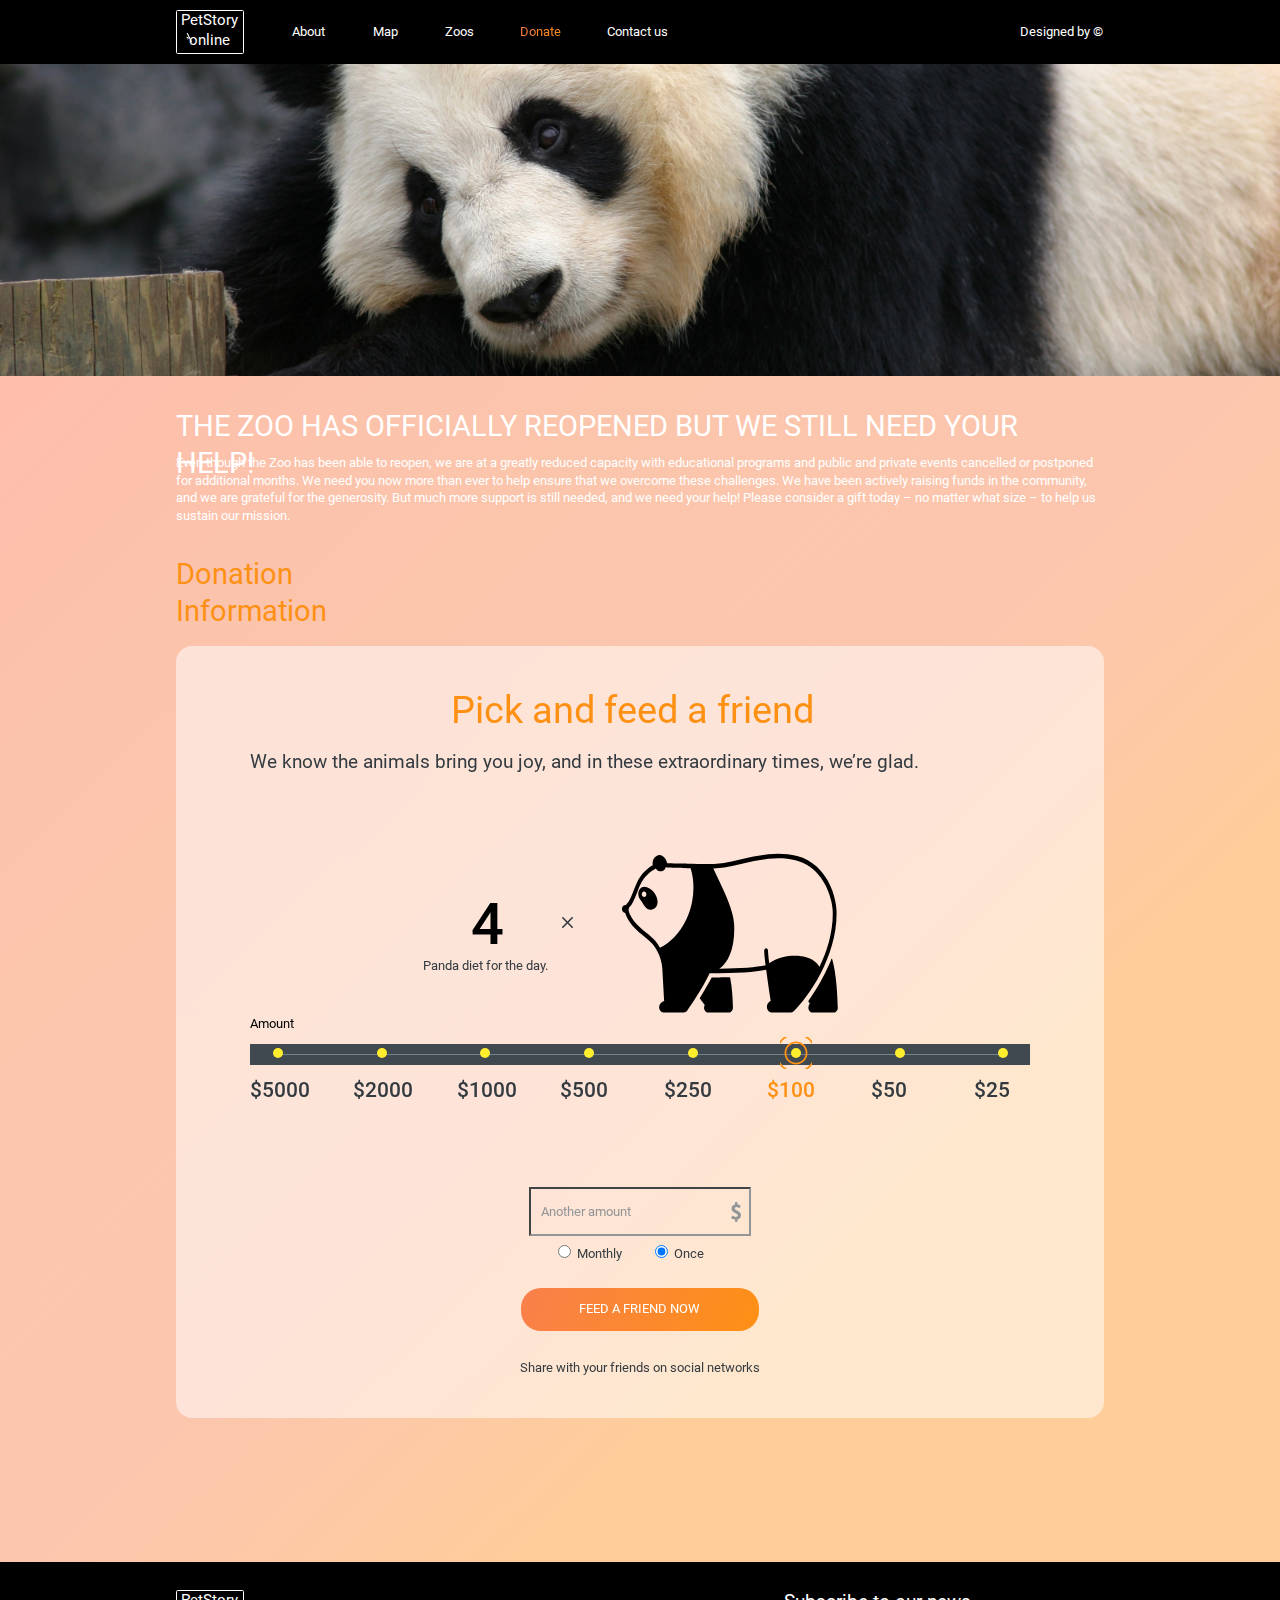
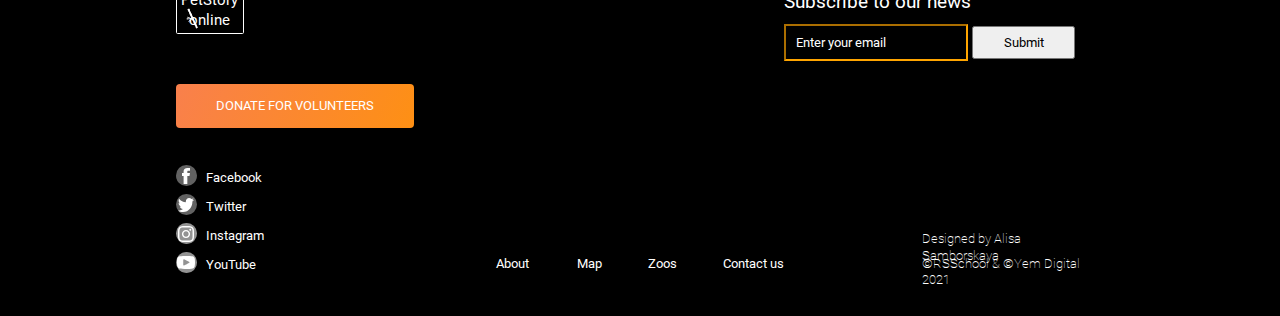
==== commit 654fb79c: "feat: add all layouts of donate-page, add layout 320px of main-page" ====
--- a/online-zoo/pages/donate/index.html
+++ b/online-zoo/pages/donate/index.html
@@ -5,8 +5,10 @@
     <meta http-equiv="X-UA-Compatible" content="IE=edge">
     <meta name="viewport" content="width=device-width, initial-scale=1.0">
     <link rel="stylesheet" href="./style.css">
-    <link rel="stylesheet" href="./style-small.css">
     <link rel="stylesheet" href="./big-small-trans.css">
+    <link rel="stylesheet" href="./small-tablet-trans.css">
+    <link rel="stylesheet" href="./tablet-mobile-trans.css">
+    <link rel="stylesheet" href="./style-mobile.css">
     <title>Document</title>
 </head>
 <body>
@@ -31,13 +33,12 @@
             </div>
             <a href="https://www.figma.com/file/jfEFwkXVj1WRq7sUHDr8os/PetStory-online">
                 <div class="designed">Designed by &#169;</div>
+                <div class="burger__menu"></div>
             </a>
         </div>
     </header>
     <main>
-        <section>
-            <div class="section1"></div>
-        </section>
+        <section class="section1"></section>
         <section class="section2">
             <div class="section2__container">
                 <div class="section2__text__block">
@@ -52,165 +53,184 @@
                 </div>
                 <div class="pick__and__feed">
                     <div class="paf__inner__block">
-                        <p class="paf__inner__text__title">Pick and feed a friend</p>
-                        <p class="paf__inner__text__text">We know the animals bring you joy, and in these extraordinary 
+                        <div class="paf__inner__block__upper">
+                            <p class="paf__inner__text__title">Pick and feed a friend</p>
+                            <p class="paf__inner__text__text">We know the animals bring you joy, and in these extraordinary 
                             times, we’re glad.</p>
-                        <div class="paf__pandas__block">
-                            <div class="panda__diet__block">
-                                <div class="panda__diet__block__digit">4</div>
-                                <p class="panda__diet__block__text">Panda diet for the day.</p>
-                            </div>
-                            <div class="calculation__sign"></div>
-                            <div class="panda__icon__block"></div>
-                        </div>
-                        <div class="paf__diagram">
-                            <p class="amount">Amount</p>
-                            <div class="diagram__line">
-                                <div class="diagram__black__block">
-                                    <div class="diagram__black__line"></div>
-                                </div>
-                            </div>
-                            
-                            <div class="prices__container">
-                                <div class="price">
-                                    <input type="radio" name="dollars" id="5000" value="1">
-                                    <label class="donation" for="5000">
-                                        $5000
-                                    </label>
-                                </div>
-                                <div class="price">
-                                    <input type="radio" name="dollars" id="2000" value="2">
-                                    <label class="donation" for="2000">
-                                        $2000
-                                    </label>
-                                </div>
-                                <div class="price">
-                                    <input type="radio" name="dollars" id="1000" value="3">
-                                    <label class="donation" for="1000">
-                                        $1000
-                                    </label>
-                                </div>
-                                <div class="price">
-                                    <input type="radio" name="dollars" id="500" value="4">
-                                    <label class="donation" for="500">
-                                        $500
-                                    </label>
-                                </div>
-                                <div class="price">
-                                    <input type="radio" name="dollars" id="250" value="5">
-                                    <label class="donation" for="250">
-                                        $250
-                                    </label>
-                                </div>
-                                <div class="price">
-                                    <input type="radio" name="dollars" id="100" value="6">
-                                    <label class="donation" for="100">
-                                        $100
-                                    </label>
-                                </div>
-                                <div class="price">
-                                    <input type="radio" name="dollars" id="50" value="7">
-                                    <label class="donation" for="50">
-                                        $50
-                                    </label>
-                                </div>
-                                <div class="price">
-                                    <input type="radio" name="dollars" id="25" value="8">
-                                    <label class="donation" for="25">
-                                        $25
-                                    </label>
-                                </div>
-                            </div>
-                        </div>
-                        <div class="fields__container">
-                            <input class="paf__amount" type="number" placeholder="Another amount"></input>
-                            <div class="paf__radio">
-                                <div class="paf__radio__period">
-                                    <label class="radio__text">
-                                        <input type="radio" name="choice" class="radio__hole">
-                                        Monthly
-                                    </label>
-                                </div>
-                                <div class="paf__radio__period">
-                                    <label class="radio__text">
-                                        <input type="radio" name="choice" class="radio__hole" checked>
-                                        Once
-                                    </label>
-                                </div>
-                            </div>
-                            <button class="orange__button button3">FEED A FRIEND NOW</button>
-                            <p class="paf__postcriptum">Share with your friends on social networks </p>
+                        </div>
+                        <div class="paf__inner__block__center">
+                            <div class="paf__pandas__block">
+                                <div class="panda__diet__block">
+                                    <div class="panda__diet__block__digit">4</div>
+                                    <p class="panda__diet__block__text">Panda diet for the day.</p>
+                                </div>
+                                <div class="calculation__sign"></div>
+                                <div class="panda__icon__block"></div>
+                            </div>
+                            <div class="paf__diagram">
+                                <p class="amount">Amount</p>
+                                <div class="diagram__line">
+                                    <div class="diagram__black__block">
+                                        <div class="diagram__black__line"></div>
+                                    </div>
+                                </div>
+                                <div class="prices__container">
+                                    <div class="price price__5000">
+                                        <input type="radio" name="dollars" id="5000" value="1">
+                                        <label class="donation" for="5000">
+                                            $5000
+                                        </label>
+                                    </div>
+                                    <div class="price price__2000">
+                                        <input type="radio" name="dollars" id="2000" value="2">
+                                        <label class="donation" for="2000">
+                                            $2000
+                                        </label>
+                                    </div>
+                                    <div class="price price__1000">
+                                        <input type="radio" name="dollars" id="1000" value="3">
+                                        <label class="donation" for="1000">
+                                            $1000
+                                        </label>
+                                    </div>
+                                    <div class="price">
+                                        <input type="radio" name="dollars" id="500" value="4">
+                                        <label class="donation" for="500">
+                                            $500
+                                        </label>
+                                    </div>
+                                    <div class="price">
+                                        <input type="radio" name="dollars" id="250" value="5">
+                                        <label class="donation" for="250">
+                                            $250
+                                        </label>
+                                    </div>
+                                    <div class="price">
+                                        <input type="radio" name="dollars" id="100" value="6" checked>
+                                        <label class="donation" for="100">
+                                            $100
+                                        </label>
+                                    </div>
+                                    <div class="price">
+                                        <input type="radio" name="dollars" id="50" value="7">
+                                        <label class="donation" for="50">
+                                            $50
+                                        </label>
+                                    </div>
+                                    <div class="price">
+                                        <input type="radio" name="dollars" id="25" value="8">
+                                        <label class="donation" for="25">
+                                            $25
+                                        </label>
+                                    </div>
+                                </div>
+                            </div>
+                        </div>
+                        <div class="paf__inner__block__lower">
+                            <div class="fields__container">
+                                <input class="paf__amount" type="number" placeholder="Another amount"></input>
+                                <div class="paf__radio">
+                                    <div class="paf__radio__period">
+                                        <label class="radio__text">
+                                            <input type="radio" name="choice" class="radio__hole">
+                                            Monthly
+                                        </label>
+                                    </div>
+                                    <div class="paf__radio__period">
+                                        <label class="radio__text">
+                                            <input type="radio" name="choice" class="radio__hole" checked>
+                                            Once
+                                        </label>
+                                    </div>
+                                </div>
+                                <button class="orange__button button3">FEED A FRIEND NOW</button>
+                                <p class="paf__postcriptum">Share with your friends on social networks </p>
+                            </div>
                         </div>
                     </div>
                 </div>
             </div>
         </section>
+    </main>
         <footer>
             <div class="footer__container">
+                <a href="./../main/index.html">
+                    <div class="logo__footer">PetStory online</div>
+                </a>
+                <div class="subscribe">
+                    <div class="subscribe__title">
+                        <div class="subscribe__title__text">Subscribe to our news</div>
+                    </div>
+                    <div class="submit__block">
+                        <input class="email__input" type="email" placeholder="Enter your email">
+                        <button class="submit__button" type="button">Submit</button>
+                    </div>
+                </div>
+                <a href="./index.html" class="button5__link">
+                    <button class="orange__button button5">DONATE FOR VOLUNTEERS</button>
+                </a>
+                <div class="social">
+                    <a href="https://facebook.com">
+                        <div class="social__block">
+                            <div class="social__ellips">
+                                <div class="fb__logo"></div>
+                            </div>
+                            <div class="social__name">Facebook</div>
+                        </div>
+                    </a>
+                    <a href="https://twitter.com">
+                        <div class="social__block">
+                            <div class="social__ellips">
+                                <div class="tw__logo"></div>
+                            </div>
+                            <div class="social__name">Twitter</div>
+                        </div>
+                    </a>
+                    <a href="https://instagram.com">
+                        <div class="social__block">
+                            <div class="social__ellips">
+                                <div class="insta__logo"></div>
+                            </div>
+                            <div class="social__name">Instagram</div>
+                        </div>
+                    </a>
+                    <a href="https://youtube.com">
+                        <div class="social__block">
+                            <div class="social__ellips">
+                                <div class="you__logo"></div>
+                            </div>
+                                <div class="social__name">YouTube</div>
+                        </div>
+                    </a>
+                </div>
+                <div class="nav__footer">
                     <a href="./../main/index.html">
-                        <div class="logo__footer">PetStory online</div>
-                    </a>
-                    <div class="subscribe">
-                        <div class="subscribe__title">
-                            <div class="subscribe__title__text">Subscribe to our news</div>
-                        </div>
-                        <div class="submit__block">
-                            <input class="email__input" type="email" placeholder="Enter your email">
-                            <button class="submit__button" type="button">Submit</button>
-                        </div>
-                    </div>
-                    <a href="./index.html">
-                        <button class="orange__button button5">DONATE FOR VOLUNTEERS</button>
-                    </a>
-                    <div class="social">
-                        <a href="https://facebook.com">
-                            <div class="social__block">
-                                <div class="social__ellips">
-                                    <div class="fb__logo"></div>
-                                </div>
-                                <div class="social__name">Facebook</div>
-                            </div>
-                        </a>
-                        <a href="https://twitter.com">
-                            <div class="social__block">
-                                <div class="social__ellips">
-                                    <div class="tw__logo"></div>
-                                </div>
-                                <div class="social__name">Twitter</div>
-                            </div>
-                        </a>
-                        <a href="https://instagram.com">
-                            <div class="social__block">
-                                <div class="social__ellips">
-                                    <div class="insta__logo"></div>
-                                </div>
-                                <div class="social__name">Instagram</div>
-                            </div>
-                        </a>
-                        <a href="https://youtube.com">
-                            <div class="social__block">
-                                <div class="social__ellips">
-                                <div class="you__logo"></div>
-                            </div>
-                                <div class="social__name">YouTube</div>
-                            </div>
-                        </a>
-                    </div>
-                    <div class="nav__footer">
-                        <a href="./../main/index.html">
-                            <p class="nav__block nb1">About</p>
-                        </a>
-                        <p class="nav__block nb2">Map</p>
-                        <p class="nav__block nb3">Zoos</p>
-                        <p class="nav__block nb5">Contact us</p>
-                    </div>
-                    <div class="copyright">
-                        <p class="copyright__first">Designed by Alisa Samborskaya</p>
-                        <p class="copyright__second">©RSSchool & ©Yem Digital 2021</p>
-                    </div>
+                        <p class="nav__block nb1">About</p>
+                    </a>
+                    <p class="nav__block nb2">Map</p>
+                    <p class="nav__block nb3">Zoos</p>
+                    <p class="nav__block nb5">Contact us</p>
+                </div>
+                <div class="copyright">
+                    <p class="copyright__first">Designed by Alisa Samborskaya</p>
+                    <p class="copyright__second">©RSSchool & ©Yem Digital 2021</p>
+                </div>
+                <div class="absolut__social">
+                    <div class="social__ellips">
+                        <div class="fb__logo"></div>
+                    </div>
+                    <div class="social__ellips">
+                        <div class="tw__logo"></div>
+                    </div>
+                    <div class="social__ellips">
+                        <div class="insta__logo"></div>
+                    </div>
+                    <div class="social__ellips">
+                        <div class="you__logo"></div>
+                    </div>
+                </div>
             </div>
         </footer>
-    </main>
     </div>
     <script src="./script.js"></script>
 </body>
--- a/online-zoo/pages/donate/style.css
+++ b/online-zoo/pages/donate/style.css
@@ -28,8 +28,10 @@
     src: url('./../../assets/fonts/Roboto/Roboto-Light.ttf');
 }
 
+
 body {
     margin: 0px;
+    overflow-x: hidden;
 }
 
 .wrapper {
@@ -38,6 +40,7 @@
     width: 100%;
     margin: 0 auto;
     position: relative;
+    flex-wrap: wrap;
 }
 
 .header {
@@ -183,12 +186,17 @@
     -webkit-text-fill-color: transparent;
 }
 
+main {
+    width: 100%;
+    display: flex;
+    flex-wrap: wrap;
+}
 
 .section1 {
-    width: 100vw;
+    width: 100%;
     height: 390px;
     background: url("./../../assets/images/panda\ donate.jpg") no-repeat;
-    background-size: 100%;
+    background-size: cover;
 }
 
 .orange__button {
@@ -213,23 +221,9 @@
     background: #4B9200;
 }
 
-.button2 {
-    left: 651px;
-    top: 2455px;
+.button3 {
     border-radius: 25px;
-    position: absolute;
-}
-
-.button3 {
-    top: 131px;
-    border-radius: 25px;
-    position: absolute;
-}
-
-.button4 {
-    bottom: 0px;
-    border-radius: 5px;
-    position: absolute;
+    margin-bottom: 23px;
 }
 
 .button5 {
@@ -248,15 +242,19 @@
 }
 
 .section2__container {
+    display: flex;
+    flex-direction: column;
+    justify-content: space-between;
     width: 1160px;
     height: inherit;
+    position: relative;
 }
 
 .section2__text__block {
     width: inherit;
     height: 238px;
-    top: 40px;
-    position: relative;
+    position: relative;
+    margin-top: 40px;
 }
 
 .section2__text__title {
@@ -301,20 +299,34 @@
 }
 
 .pick__and__feed {
+    display: flex;
+    justify-content: center;
+    align-items: center;
     width: inherit;
     height: 964px;
     background: rgba(255, 255, 255, 0.52);
     backdrop-filter: blur(2px);
     border-radius: 20px;
     position: relative;
-    top: 100px;
+    margin-bottom: 180px;
 }
 
 .paf__inner__block {
-    width: 810px;
+    display: flex;
+    flex-direction: column;
+    justify-content: space-between;
+    width: 976px;
     height: 862px;
-    position: absolute;
     top: 40px;
+}
+
+.paf__inner__block__upper {
+    display: flex;
+    flex-direction: column;
+    justify-content: space-between;
+    align-items: center;
+    width: inherit;
+    height: 107px;
 }
 
 .paf__inner__text__title {
@@ -326,10 +338,10 @@
     color: #FE9013;
     width: 463px;
     height: 58px;
-    left: 250px;
     margin: 0px;
     display: inline-block;
     position: relative;
+    margin-right: 10px;
 }
 
 .paf__inner__text__text {
@@ -341,18 +353,25 @@
     color: #333B41;
     width: inherit;
     height: 29px;
-    top: 20px;
-    margin: 0px;
-    position: relative;
+    margin: 0px;
+    position: relative;
+}
+
+.paf__inner__block__center {
+    display: flex;
+    flex-direction: column;
+    justify-content: space-between;
+    align-items: center;
+    width: inherit;
+    height: 440px;
 }
 
 .paf__pandas__block {
-    display: inline-block;
     width: 532px;
     height: 246px;
-    top: 80px;
-    left: 215px;
-    position: relative;
+    position: relative;
+    margin-top: 15px;
+    margin-right: 10px;
 }
 
 .panda__diet__block {
@@ -361,6 +380,7 @@
     top: 100px;
     left: 0px;
     position: relative;
+    margin-top: none;
 }
 
 .panda__diet__block__digit {
@@ -432,7 +452,7 @@
 .diagram__line {
     display: flex;
     align-items: center;
-    width: 810px;
+    width: inherit;
     height: 40px;
     top: 7px;
     position: relative;
@@ -481,19 +501,8 @@
     position: relative;
     width: 70px;
     margin-top: 2px;
+    top: -1px;
     z-index: 100;
-}
-
-.price::before {
-    content: "";
-    position: absolute;
-    width: 60px;
-    height: 60px;
-    left: 6px;
-    top: -20.5px;
-    background: url('./../../assets/icons/yellow-radio.svg') no-repeat center;
-    z-index: 50;
-    cursor: pointer;
 }
 
 .donation {
@@ -502,13 +511,27 @@
     font-size: 26px;
     line-height: 36.4px;
     color: #333B41;
-    margin: 20px -1px 50px;
     text-transform: uppercase;
+    margin-top: 38px;
     transition: ease-in-out 0.2s;
 }
 
-.donation input:checked + label {
+.price input:checked + label {
     color: #FE9013;
+  }
+
+.price label::before {
+    content: "";
+    position: absolute;
+    width: 60px;
+    height: 60px;
+    background-image: url('./../../assets/icons/yellow-radio.svg');
+    background-repeat: no-repeat;
+    background-position: center;
+    left: 6px;
+    top: -20.5px;
+    z-index: 50;
+    cursor: pointer;
 }
 
 .price input:checked + label:before {
@@ -522,13 +545,25 @@
     z-index: 50;
 }
 
+.price input {
+    display: none;
+}
+
+.paf__inner__block__lower {
+    display: flex;
+    justify-content: center;
+    align-items: center;
+    width: inherit;
+    height: 237px;
+}
+
 .fields__container {
+    display: flex;
+    flex-direction: column;
+    justify-content: space-between;
+    align-items: center;
     width: 301px;
-    height: 237.02px;
-    position: relative;
-    margin: 0px;
-    top: 285px;
-    left: 340px;
+    height: inherit;
 }
 
 .paf__amount {
@@ -539,7 +574,6 @@
     line-height: 22.4px;
     width: 268px;
     height: 54px;
-    left: 13px;
     position: relative;
     background: inherit;
     background-image: url('./../../assets/icons/dollar-vector.svg');
@@ -574,15 +608,14 @@
     justify-content: space-between;
     width: 218px;
     height: 21px;
-    top: 25px;
-    left: 41.5px;
-    position: relative;
-    margin: 0px;
+    position: relative;
+    margin: 0px;
+    margin-bottom: 30px;
 }
 
 .paf__radio__period {
     width: 84px;
-    height: 21px;
+    height: 25px;
 }
 
 .radio__text {
@@ -608,7 +641,7 @@
     width: 301px;
     height: 22px;
     bottom: 0px;
-    position: absolute;
+    position: relative;
     margin: 0px;
 }
 
@@ -628,6 +661,7 @@
     width: 1160px;
     height: 353px;
     position: relative;
+    margin-bottom: 15px;
 }
 
 .logo__footer {
@@ -646,6 +680,15 @@
     background-position: 11px 21.64px;
 }
 
+.button5__link {
+    display: flex;
+    width: 298px;
+    height: 54px;
+    position: absolute;
+    top: 50px;
+    left: 0px;
+}
+
 .social {
     display: flex;
     flex-direction: column;
@@ -680,6 +723,11 @@
 }
 
 .social__name {
+    font-family: 'Roboto-Regular';
+    font-weight: 400;
+    font-style: normal;
+    font-size: 16px;
+    line-height: 22.4px;
     color: white;
     margin: 0px;
     top: 5px;
@@ -793,6 +841,10 @@
     cursor: pointer;
 }
 
+.absolut__social {
+    display: none;
+}
+
 .copyright {
     display: flex;
     flex-direction: column;
--- a/online-zoo/pages/donate/big-small-trans.css
+++ b/online-zoo/pages/donate/big-small-trans.css
@@ -1,4 +1,4 @@
-@media (max-widoth: 1599px) and (min-widkth: 1001px) {
+@media (max-width: 1599px) and (min-width: 1001px) {
     .wrapper {
         width: 100vw;
     }
@@ -66,17 +66,21 @@
         height: 1.375vw;
     }
 
+    .burger__menu {
+        display: none;
+        width: 18px;
+        height: 10px;
+        background: url('./../../assets/icons/burger-menu-line.svg') no-repeat, url('./../../assets/icons/burger-menu-line.svg') no-repeat 0px 4px, url('./../../assets/icons/burger-menu-line.svg') no-repeat 0px 8px;
+    }
 
     main {
         width: 100vw;
-        display: flex;
-        flex-wrap: wrap;
     }
 
     .section1 {
-        width: 100vw;
-        height: 43.75vw;
-        background-size: 100vw;
+        width: 100%;
+        height: 24.375vw;
+        background-size: cover;
     }
 
     .orange__button {
@@ -86,8 +90,6 @@
     }
     
     .button3 {
-        left: 26.93vw;
-        bottom: 3.68vw;
         border-radius: 1.56vw;
     }
 
@@ -97,164 +99,111 @@
     }
 
     .section2 {
-        display: flex;
-        justify-content: center;
-        align-items: center;
         width: 100vw;
         height: 92.625vw;
-        background: linear-gradient(315.75deg, rgba(254, 210, 144, 0.7) 30.06%, #FEBDAB 100.95%, rgba(254, 210, 144, 0.7) 106.36%), linear-gradient(315.75deg, rgba(254, 189, 171, 0.74) 30.06%, rgba(243, 169, 248, 0.66) 50.74%, #E0D8F0 80.49%, #EAF7FE 127.9%, #EAF7FE 149.54%), linear-gradient(315.75deg, rgba(254, 189, 171, 0.74) 30.06%, rgba(243, 169, 248, 0.66) 50.74%, #E0D8F0 80.49%, #EAF7FE 127.9%, #EAF7FE 149.54%);;
     }
 
     .section2__container {
         width: 72.5vw;
-        height: inherit;
     }
 
     .section2__text__block {
-        width: inherit;
         height: 14.875vw;
-        top: 2.5vw;
-        position: relative;
+        margin-top: 2.5vw;
     }
     
     .section2__text__title {
-        font-family: 'Roboto-Regular';
-        font-style: normal;
-        font-weight: 400;
         font-size: 2.25vw;
         line-height: 2.925vw;
-        color: white;
         width: 72.25vw;
         height: 2.937vw;
-        margin: 0px;
-        position: relative;
     }
     
     .section2__text__text {
-        font-family: 'Roboto-Regular';
-        font-style: normal;
-        font-weight: 400;
-        font-size: 1vw;
-        line-height: 1.4vw;
-        color: white;
-        width: inherit;
+        font-size: 1vw;
+        line-height: 1.4vw;
         height: 5.875vw;
         top: 0.625vw;
-        margin: 0px;
-        position: relative;
     }
     
     .section2__donation__title {
-        font-family: 'Roboto-Regular';
-        font-style: normal;
-        font-weight: 400;
         font-size: 2.25vw;
         line-height: 2.925vw;
-        color: #FE9013;
         width: 21.312vw;
         height: 2.937vw;
         top: 2.75vw;
-        margin: 0px;
-        position: relative;
     }
     
     .pick__and__feed {
-        width: inherit;
-        height: 964px;
-        background: rgba(255, 255, 255, 0.52);
-        backdrop-filter: blur(2px);
-        border-radius: 20px;
-        position: relative;
-        top: 100px;
+        height: 60.25vw;
+        border-radius: 1.25vw;
+        margin-bottom: 11.25vw;
     }
     
     .paf__inner__block {
-        width: 60.25vw;
+        width: 61vw;
         height: 53.875vw;
-        position: relative;
         top: 2.5vw;
-        left: 5.75vw;
+    }
+
+    .paf__inner__block__upper {
+        height: 6.6875vw;
     }
     
     .paf__inner__text__title {
-        font-family: 'Roboto-Regular';
-        font-style: normal;
-        font-weight: 400;
         font-size: 3vw;
         line-height: 3.6vw;
-        color: #FE9013;
         width: 28.937vw;
         height: 3.625vw;
-        left: 15.625vw;
         margin: 0px;
-        position: relative;
+        margin-right: 0.625vw;
     }
     
     .paf__inner__text__text {
-        font-family: 'Roboto-Regular';
-        font-style: normal;
-        font-weight: 400;
         font-size: 1.5vw;
         line-height: 1.8vw;
-        color: #333B41;
-        width: inherit;
         height: 1.812vw;
-        top: 1.25vw;
-        margin: 0px;
-        position: relative;
+    }
+
+    .paf__inner__block__center {
+        height: 27.5vw;
     }
     
     .paf__pandas__block {
         width: 33.25vw;
         height: 15.375vw;
-        top: 5vw;
-        left: 13.437vw;
-        position: relative;
+        margin-top: 0.937vw;
+        margin-right: 0.625vw;
     }
     
     .panda__diet__block {
         width: 9.937vw;
         height: 5.687vw;
         top: 6.25vw;
-        left: 0px;
-        position: relative;
+        margin-top: 0.437vw;
     }
     
     .panda__diet__block__digit {
-        font-family: 'Roboto-Medium';
-        font-style: normal;
-        font-weight: 500;
         font-size: 4.5vw;
         line-height: 3.6vw;
-        color: black;
-        text-align: center;
         width: 5.125vw;
         height: 3.625vw;
         left: 2.425vw;
-        position: relative;
     }
     
     .panda__diet__block__text {
-        font-family: 'Roboto-Regular';
-        font-style: normal;
-        font-weight: 400;
-        font-size: 1vw;
-        line-height: 1.4vw;
-        color: #333B41;
-        width: inherit;
+        font-size: 1vw;
+        line-height: 1.4vw;
         height: 1.375vw;
         top: 4.312vw;
-        margin: 0px;
-        position: absolute;
     }
     
     .calculation__sign {
         width: 0.875vw;
         height: 0.875vw;
-        top: 7.825vw;
-        right: 21.562vw;
-        background: url('./../../assets/icons/x_icon.svg') no-repeat;
-        position: absolute;
+        top: 7.875vw;
+        right: 21.56vw;
+        background-size: 100%;
     }
     
     .panda__icon__block {
@@ -262,110 +211,77 @@
         height: 15.375vw;
         top: 0px;
         right: 0px;
-        position: absolute;
-        background: url('./../../assets/icons/panda_vector_big.svg') no-repeat;
+        background-size: 100%;
     }
     
     .paf__diagram {
-        width: inherit;
         height: 7.125vw;
-        top: 28.812vw;
-        position: absolute;
-        margin: 0px;
+        top: 28.81vw;
     }
     
     .amount {
-        font-family: 'Roboto-Regular';
-        font-style: normal;
-        font-weight: 400;
-        font-size: 1vw;
-        line-height: 1.4vw;
-        color: black;
+        font-size: 1vw;
+        line-height: 1.4vw;
         width: 3.562vw;
         height: 1.375vw;
-        margin: 0px;
     }
     
     .diagram__line {
-        display: flex;
-        align-items: center;
-        width: 61vw;
         height: 2.5vw;
         top: 0.437vw;
-        position: relative;
     }
     
     .diagram__black__block {
-        display: flex;
-        justify-content: center;
-        align-items: center;
-        width: inherit;
         height: 1.687vw;
-        background: #404950;
     }
     
     .diagram__black__line {
         width: 57.187vw;
         height: 0.125vw;
-        background: #72828E;
     }
     
     .diagram__prices {
         width: 61vw;
         height: 2.25vw;
         top: 4.875vw;
-        position: absolute;
     }
     
     .prices__container {
-        display: flex;
-        justify-content: space-between;
         width: 100%;
         height: 7.875vw;
-        z-index: 5;
-        position: absolute;
         top: 2.312vw;
     }
     
     .price {
-        font-family: 'Roboto-Medium';
-        font-style: normal;
-        font-weight: 500;
         font-size: 1.625vw;
         line-height: 2.275vw;
-        display: flex;
-        flex-direction: column;
-        position: relative;
         width: 4.375vw;
         margin-top: 0.125vw;
-        z-index: 100;
-    }
-    
-    .price::before {
+        top: -1px;
+    }
+    
+    .donation {
+        font-size: 1.625vw;
+        line-height: 2.275vw;
+        margin-top: 2.375vw;
+    }
+    
+    .price input:checked + label {
+        color: #FE9013;
+      }
+    
+    .price label::before {
         content: "";
         position: absolute;
         width: 3.75vw;
         height: 3.75vw;
+        background-image: url('./../../assets/icons/yellow-radio.svg');
+        background-repeat: no-repeat;
+        background-position: center;
         left: 0.375vw;
         top: -1.281vw;
-        background: url('./../../assets/icons/yellow-radio.svg') no-repeat center;
         z-index: 50;
         cursor: pointer;
-    }
-    
-    .donation {
-        font-family: 'Roboto-Medium';
-        font-weight: 500;
-        font-size: 1.625vw;
-        line-height: 2.275vw;
-        color: #333B41;
-        margin: 1.25vw -1px 3.125vw;
-        text-transform: uppercase;
-        transition: ease-in-out 0.2s;
-    }
-    
-    .donation input:checked + label {
-        color: #FE9013;
     }
     
     .price input:checked + label:before {
@@ -379,32 +295,24 @@
         z-index: 50;
     }
     
+    .price input {
+        display: none;
+    }
+    
+    .paf__inner__block__lower {
+        height: 14.81vw;
+    }
+    
     .fields__container {
-        width: 18.812vw;
-        height: 14.813vw;
-        position: relative;
-        margin: 0px;
-        top: 17.812vw;
-        left: 21.25vw;
-    }
-
+        width: 18.81vw;
+    }
+    
     .paf__amount {
-        font-family: 'Roboto-Regular';
-        font-style: normal;
-        font-weight: 400;
         font-size: 1vw;
         line-height: 1.4vw;
         width: 16.75vw;
         height: 3.375vw;
-        left: 0.812vw;
-        position: relative;
-        background: inherit;
-        background-image: url('./../../assets/icons/dollar-vector.svg');
-        background-repeat: no-repeat;
-        background-position: 96% center;
         text-indent: 0.625vw;
-        color: #929699;
-        border-color: #929699;
     }
     
     .paf__amount::placeholder {
@@ -427,28 +335,19 @@
       } 
     
     .paf__radio {
-        display: flex;
-        justify-content: space-between;
         width: 13.625vw;
         height: 1.312vw;
-        top: 1.562vw;
-        left: 2.593vw;
-        position: relative;
-        margin: 0px;
+        margin-bottom: 1.875vw;
     }
     
     .paf__radio__period {
-        width: 5.25vw;
+        width: 6vw;
         height: 1.312vw;
     }
     
     .radio__text {
-        font-family: 'Roboto-Regular';
-        font-style: normal;
-        font-weight: 400;
-        font-size: 1vw;
-        line-height: 1.4vw;
-        color: #333B41;
+        font-size: 1vw;
+        line-height: 1.4vw;
     }
     
     .radio__hole {
@@ -456,17 +355,10 @@
     }
     
     .paf__postcriptum {
-        font-family: 'Roboto-Regular';
-        font-style: normal;
-        font-weight: 400;
-        font-size: 1vw;
-        line-height: 1.4vw;
-        color: #333B41;
+        font-size: 1vw;
+        line-height: 1.4vw;
         width: 18.812vw;
-        height: 1.375vw;
-        bottom: 0px;
-        position: absolute;
-        margin: 0px;
+        height: 1.372vw;
     }
 
     footer {
@@ -513,6 +405,8 @@
     }
     
     .social__name {
+        font-size: 1vw;
+        line-height: 1.4vw;
         top: 0.312vw;
         left: 2.375vw;
     }
@@ -540,7 +434,7 @@
     }
     
     .subscribe {
-        width: 22.937vw;
+        width: 25vw;
         height: 5.31vw;
     }
     
@@ -578,6 +472,10 @@
         top: 2.687vw;
         left: 14.875vw;
     }
+
+    .absolut__social {
+        display: none;
+    }
     
     .copyright {
         width: 14.25vw;
--- a/online-zoo/pages/donate/small-tablet-trans.css
+++ b/online-zoo/pages/donate/small-tablet-trans.css
@@ -0,0 +1,504 @@
+@media (max-width: 1000px) and (min-width: 641px) {
+    .header {
+        height: 8vw;
+    }
+    
+    .header__container {
+        width: 94vw;
+    }
+
+    .logo__nav__block {
+        width: 57.6vw;
+    }
+    
+    .logo {
+        width: 8.2vw;
+        height: 5.2vw;
+        border: white solid 1px;
+        border-radius: 0.2vw;
+        text-align: center;
+        background: url('./../../assets/icons/bamboo.svg') no-repeat;
+        background-position: 1.1vw 2.164vw;
+    }
+    
+    .petstory {
+        font-size: 1.901vw;
+        line-height: 2.45vw;
+    }
+
+    .nav {
+        width: 43.1vw;
+        height: 2.2vw;
+    }
+    
+    .nav__block {
+        font-size: 1.6vw;
+        line-height: 2.24vw;
+    }
+    
+    .nb1 {
+        width: 4.3vw;
+    }
+    
+    .nb2 {
+        width: 3.2vw;
+    }
+    
+    .nb3 {
+        width: 3.6vw;
+    }
+    
+    .nb4 {
+        width: 5.1vw;
+    }
+    
+    .nb5 {
+        width: 7.8vw;
+    }
+    
+    .designed {
+        font-size: 1.6vw;
+        line-height: 2.24vw;
+        width: 10.5vw;
+        height: 2.2vw;
+    }
+
+    .burger__menu {
+        display: none;
+        width: 18px;
+        height: 10px;
+        background: url('./../../assets/icons/burger-menu-line.svg') no-repeat, url('./../../assets/icons/burger-menu-line.svg') no-repeat 0px 4px, url('./../../assets/icons/burger-menu-line.svg') no-repeat 0px 8px;
+    }
+
+    main {
+        width: 100%;
+        display: flex;
+        flex-wrap: wrap;
+    }
+
+    .section1 {
+        width: 100vw;
+        height: 39vw;
+        background: url("./../../assets/images/panda\ donate.jpg") no-repeat;
+        background-size: cover;
+    }
+    
+    .orange__button {
+        font-size: 1.6vw;
+        width: 29.8vw;
+        height: 5.4vw;
+    }
+    
+    .button3 {
+        border-radius: 2.5vw;
+        margin-bottom: 2vw;
+    }
+
+    .button5 {
+        top: 0px;
+        border-radius: 0.5vw;
+    }
+
+    .section2 {
+        width: 100vw;
+        height: 133.3vw;
+    }
+
+    .section2__container {
+        width: 94vw;
+    }
+
+    .section2__text__block {
+        height: 29.8vw;
+        margin-top: 4vw;
+    }
+    
+    .section2__text__title {
+        font-size: 3.6vw;
+        line-height: 4.68vw;
+        width: 77.8vw;
+        height: 9.4vw;
+    }
+    
+    .section2__text__text {
+        font-size: 1.6vw;
+        line-height: 2.24vw;
+        width: 93.9vw;
+        height: 9.4vw;
+        top: 3vw;
+    }
+    
+    .section2__donation__title {
+        font-size: 3.6vw;
+        line-height: 4.68vw;
+        width: 34.1vw;
+        height: 4.7vw;
+        margin-top: 3vw;
+        top: 2.75vw;
+    }
+    
+    .pick__and__feed {
+        height: 91.8vw;
+        border-radius: 2vw;
+        margin-bottom: 3vw;
+    }
+    
+    .paf__inner__block {
+        width: 94vw;
+        height: 86.2vw;
+        top: 2vw;
+    }
+
+    .paf__inner__block__upper {
+        height: 9vw;
+    }
+    
+    .paf__inner__text__title {
+        font-size: 4.8vw;
+        line-height: 5.76vw;
+        width: 46.3vw;
+        height: 5.8vw;
+        margin: 0px;
+        margin-right: 1vw;
+        margin-top: -1vw;
+    }
+    
+    .paf__inner__text__text {
+        font-size: 2.4vw;
+        line-height: 2.88vw;
+        width: 84.9vw;
+        height: 2.9vw;
+    }
+
+    .paf__inner__block__center {
+        height: 45.8vw;
+    }
+    
+    .paf__pandas__block {
+        width: 53.2vw;
+        height: 24.6vw;
+        margin-top: 1.5vw;
+        margin-right: 1vw;
+    }
+
+    .panda__diet__block {
+        width: 15.9vw;
+        height: 9.1vw;
+        top: 9.7vw;
+    }
+    
+    .panda__diet__block__digit {
+        font-size: 7.2vw;
+        line-height: 5.76vw;
+        width: 8.2vw;
+        height: 5.8vw;
+        left: 3.7vw;
+    }
+    
+    .panda__diet__block__text {
+        font-size: 1.6vw;
+        line-height: 2.24vw;
+        height: 2.2vw;
+        bottom: 0px;
+    }
+    
+    .calculation__sign {
+        width: 1.4vw;
+        height: 1.4vw;
+        top: 13.2vw;
+        right: 34.5vw;
+        background-size: 100%;
+    }
+    
+    .panda__icon__block {
+        width: 28.4vw;
+        height: 24.6vw;
+        top: 0px;
+        right: 0px;
+        background-size: 100%;
+    }
+    
+    .paf__diagram {
+        width: 83vw;
+        height: 11.4vw;
+        top: 46.1vw;
+    }
+    
+    .amount {
+        font-size: 1.6vw;
+        line-height: 2.24vw;
+        width: 5.7vw;
+        height: 2.2vw;
+    }
+    
+    .diagram__line {
+        width: 81vw;
+        height: 4vw;
+        top: 1vw;
+    }
+    
+    .diagram__black__block {
+        height: 2.7vw;
+        border-radius: 0.2vw;
+    }
+    
+    .diagram__black__line {
+        width: 78.5vw;
+        height: 0.2vw;
+    }
+    
+    .prices__container {
+        width: 100%;
+        height: 12.6vw;
+        top: 3.7vw;
+    }
+
+    .price__5000 {
+        display: none;
+    }
+    
+    .price {
+        font-size: 2.6vw;
+        line-height: 3.64vw;
+        width: 6vw;
+        margin-top: 0.2vw;
+        top: -0.1vw;
+    }
+    
+    .donation {
+        font-size: 2.6vw;
+        line-height: 3.64vw;
+        margin-top: 4.5vw;
+    }
+    
+    .price input:checked + label {
+        color: #FE9013;
+      }
+    
+    .price label::before {
+        content: "";
+        position: absolute;
+        width: 6vw;
+        height: 6vw;
+        background-image: url('./../../assets/icons/yellow-radio.svg');
+        background-repeat: no-repeat;
+        background-position: center;
+        left: 0.6vw;
+        top: -1.7vw;
+        z-index: 50;
+        cursor: pointer;
+    }
+    
+    .price input:checked + label:before {
+        content: "";
+        position: absolute;
+        width: 6vw;
+        height: 6vw;
+        background: url('./../../assets/icons/roller_icon.svg') no-repeat center;
+        top: -1.5vw;
+        left: 0.2vw;
+        z-index: 50;
+    }
+    
+    .price input {
+        display: none;
+    }
+    
+    .paf__inner__block__lower {
+        height: 25.7vw;
+    }
+    
+    .fields__container {
+        width: 30.1vw;
+    }
+    
+    .paf__amount {
+        font-size: 1.6vw;
+        line-height: 2.24vw;
+        width: 26.8vw;
+        height: 5.4vw;
+        text-indent: 1vw;
+    }
+    
+    .paf__amount::placeholder {
+        font-family: 'Roboto-Regular';
+        font-style: normal;
+        font-weight: 400;
+        font-size: 1.6vw;
+        line-height: 2.24vw;
+        color: #929699;
+    }
+    
+    .paf__amount::-webkit-outer-spin-button,
+    .paf__amount::-webkit-inner-spin-button {
+        -webkit-appearance: none;
+        margin: 0;
+      }
+    
+    .paf__amount[type=number] {
+        -moz-appearance: textfield;
+      } 
+    
+    .paf__radio {
+        width: 21.8vw;
+        height: 2.1vw;
+        margin-top: 0.9vw;
+    }
+    
+    .paf__radio__period {
+        width: 8.4vw;
+        height: 2.5vw;
+    }
+    
+    .radio__text {
+        font-size: 1.6vw;
+        line-height: 2.24vw;
+    }
+    
+    .radio__hole {
+        border-color: #FE9013;
+    }
+    
+    .paf__postcriptum {
+        font-size: 1.6vw;
+        line-height: 2.24vw;
+        width: 30.1vw;
+        height: 2.2vw;
+        margin-bottom: 2vw;
+    }
+
+    footer {
+        width: 100vw;
+        height: 44.3vw;
+    }
+    
+    .footer__container {
+        width: 93.9vw;
+        height: 35.3vw;
+    }
+    
+    .logo__footer {
+        font-size: 1.901vw;
+        line-height: 2.281vw;
+        width: 8.2vw;
+        height: 5.2vw;
+        border: white solid 1px;
+        border-radius: none;
+        background: url('./../../assets/icons/bamboo.svg') no-repeat;
+        background-position: 1.113vw 1.9vw;
+        background-size: 15%;
+        text-align: center;
+    }
+
+    .button5__link {
+        width: 29.8vw;
+        height: 5.4vw;
+        top: 12.1vw;
+        left: 0px;
+    }
+    
+    .social {
+        width: 11.1vw;
+        height: 13.4vw;
+        top: 21.9vw;
+    }
+    
+    .social__block {
+        height: 2.6vw;
+    }
+    
+    .social__ellips {
+        width: 2.6vw;
+        height: 2.6vw;
+    }
+    
+    .social__name {
+        font-size: 1.6vw;
+        line-height: 2.24vw;
+        top: 0.5vw;
+        left: 3.8vw;
+    }
+    
+    .fb__logo {
+        background:  url('./../../assets/icons/fb-logo.svg') no-repeat center;
+    }
+    
+    .tw__logo {
+        background: url('./../../assets/icons/tw-logo.svg') no-repeat center;
+    }
+    
+    .insta__logo {
+        background: rgba(196, 196, 196, 0.5) url('./../../assets/icons/insta-logo.svg') no-repeat center;
+    }
+    
+    .you__logo {
+        background: rgba(196, 196, 196, 0.5) url('./../../assets/icons/you-logo.svg') no-repeat center;
+    }
+
+    .nav__footer {
+        width: 33.2vw;
+        height: 2.2vw;
+        margin: 0px;
+        left: 30.4vw;
+    }
+    
+    .subscribe {
+        width: 36.7vw;
+        height: 8.5vw;
+        right: 3vw;
+    }
+    
+    .subscribe__title {
+        width: 23.7vw;
+        height: 2.9vw;
+    }
+    
+    .subscribe__title__text {
+        font-size: 2.4vw;
+        line-height: 2.9vw;
+    }
+    
+    .submit__block {
+        height: 4.2vw;
+    }
+    
+    .email__input {
+        font-size: 1.6vw;
+        line-height: 2.24vw;
+        width: 22vw;
+        height: 3.8vw;
+        text-indent: 1vw;
+    }
+    
+    .email__input::placeholder {
+        font-size: 1.6vw;
+        line-height: 2.24vw;
+    }
+    
+    .submit__button {
+        font-size: 1.6vw;
+        width: 12.9vw;
+        height: 4.2vw;
+        top: 4.3vw;
+        left: 23.8vw;
+    }
+    
+    .copyright {
+        width: 22.8vw;
+        height: 5.2vw;
+    }
+    
+    .copyright__first {
+        font-size: 1.6vw;
+        line-height: 2.08vw;
+        width: 22vw;
+        height: 2.1vw;
+    }
+    
+    .copyright__second {
+        font-size: 1.6vw;
+        line-height: 2.08vw;
+        width: 22.8vw;
+        height: 2.1vw;
+    }
+}--- a/online-zoo/pages/donate/tablet-mobile-trans.css
+++ b/online-zoo/pages/donate/tablet-mobile-trans.css
@@ -0,0 +1,623 @@
+@media (max-width: 640px) and (min-width: 321px) {
+    body {
+        margin: 0px;
+    }
+    
+    .wrapper {
+        display: flex;
+        flex-direction: column;
+        width: 100%;
+        margin: 0 auto;
+        position: relative;
+    }
+    
+    .header {
+        display: flex;
+        justify-content: center;
+        width: 100%;
+        height: 5.312vw;
+        background-color: black;
+    }
+    
+    .header__container {
+        display: flex;
+        justify-content: space-between;
+        align-items: center;
+        width: 93.75vw;
+        height: inherit;
+    }
+    
+    .logo__nav__block {
+        display: flex;
+        justify-content: space-between;
+        align-items: center;
+        width: 90vw;
+        height: inherit;
+    }
+    
+    .logo {
+        width: 7.343vw;
+        height: 4.531vw;
+        border: white solid 1px;
+        border-radius: 0.312vw;
+        text-align: center;
+        background: url('./../../assets/icons/bamboo.svg') no-repeat;
+        background-position: 1.718vw 3.381vw;
+    }
+    
+    .petstory {
+        font-family: 'Roboto-Regular';
+        font-style: normal;
+        font-weight: 400;
+        font-size: 1.92vw;
+        line-height: 2.304vw;
+        color: white;
+        margin: 0px;
+    }
+    
+    a {
+        text-decoration: none;
+    }
+    
+    .nav {
+        display: none;
+        justify-content: space-between;
+        align-items: center;
+        width: 431px;
+        height: 22px;
+    }
+    
+    .nav__block {
+        font-family: 'Roboto-Regular';
+        font-style: normal;
+        font-weight: 400;
+        font-size: 2.5vw;
+        line-height: 3.5vw;
+        height: inherit;
+    }
+    
+    .nb1 {
+        width: 43px;
+        margin: 0px;
+        color: white;
+        cursor: pointer;
+    }
+    
+    .nb1:hover {
+        background: linear-gradient(113.96deg, #F9804B 1.49%, #FE9013 101.44%);
+        -webkit-background-clip: text;
+        -webkit-text-fill-color: transparent;
+    }
+    
+    .nb2 {
+        width: 32px;
+        margin: 0px;
+        color: white;
+        cursor: pointer;
+    }
+    
+    .nb2:hover {
+        background: linear-gradient(113.96deg, #F9804B 1.49%, #FE9013 101.44%);
+        -webkit-background-clip: text;
+        -webkit-text-fill-color: transparent;
+    }
+    
+    .nb3 {
+        width: 36px;
+        margin: 0px;
+        color: white;
+        cursor: pointer;
+    }
+    
+    .nb3:hover {
+        background: linear-gradient(113.96deg, #F9804B 1.49%, #FE9013 101.44%);
+        -webkit-background-clip: text;
+        -webkit-text-fill-color: transparent;
+    }
+    
+    .nb4 {
+        width: 51px;
+        margin: 0px;
+        background: linear-gradient(113.96deg, #F9804B 1.49%, #FE9013 101.44%);
+        -webkit-background-clip: text;
+        -webkit-text-fill-color: transparent;
+        cursor: pointer;
+    }
+    
+    .nb5 {
+        width: 78px;
+        margin: 0px;
+        color: white;
+        cursor: pointer;
+    }
+    
+    .nb5:hover {
+        background: linear-gradient(113.96deg, #F9804B 1.49%, #FE9013 101.44%);
+        -webkit-background-clip: text;
+        -webkit-text-fill-color: transparent;
+    }
+    
+    .designed {
+        display: none;
+        font-family: 'Roboto-Regular';
+        font-style: normal;
+        font-weight: 500;
+        font-size: 16px;
+        line-height: 22.4px;
+        color: white;
+        width: 105px;
+        height: 22px;
+    }
+    
+    .designed:hover {
+        background: linear-gradient(113.96deg, #F9804B 1.49%, #FE9013 101.44%);
+        -webkit-background-clip: text;
+        -webkit-text-fill-color: transparent;
+    }
+
+    .burger__menu {
+        display: flex;
+        width: 2.812vw;
+        height: 1.562vw;
+        background: url('./../../assets/icons/burger-menu-line.svg') no-repeat, url('./../../assets/icons/burger-menu-line.svg') no-repeat 0px 0.625vw, url('./../../assets/icons/burger-menu-line.svg') no-repeat 0px 1.24vw;
+    }
+
+    main {
+        width: 100%;
+        display: flex;
+        flex-wrap: wrap;
+    }
+    
+    
+    .section1 {
+        width: 100vw;
+        height: 52.343vw;
+        background: url("./../../assets/images/panda\ donate.jpg") no-repeat;
+        background-size: cover;
+    }
+    
+    .orange__button {
+        font-size: 2.5vw;
+        width: 46.562vw;
+        height: 8.437vw;
+    }
+    
+    .button3 {
+        border-radius: 3.9vw;
+        margin-bottom: 4.218vw;
+    }
+
+    .button5 {
+        top: 0px;
+        border-radius: 0.31vw;
+    }
+
+    .section2 {
+        width: 100vw;
+        height: 208.281vw;
+    }
+
+    .section2__container {
+        width: 93.75vw;
+    }
+
+    .section2__text__block {
+        height: 48.281vw;
+        margin-top: 4.687vw;
+    }
+    
+    .section2__text__title {
+        font-size: 3.75vw;
+        line-height: 4.5vw;
+        width: inherit;
+        height: 9.062vw;
+    }
+    
+    .section2__text__text {
+        font-size: 2.5vw;
+        line-height: 3.5vw;
+        width: inherit;
+        height: 24.062vw;
+        top: 3.125vw;
+    }
+    
+    .section2__donation__title {
+        font-size: 5.625vw;
+        line-height: 7.312vw;
+        width: 53.281vw;
+        height: 7.343vw;
+        margin-top: 0.781vw;
+        top: 6.875vw;
+    }
+    
+    .pick__and__feed {
+        height: 143.437vw;
+        border-radius: 3.125vw;
+        margin-bottom: 7.187vw;
+    }
+    
+    .paf__inner__block {
+        width: inherit;
+        height: 135.625vw;
+        top: 2.968vw;
+    }
+
+    .paf__inner__block__upper {
+        height: 21.25vw;
+    }
+    
+    .paf__inner__text__title {
+        font-size: 7.5vw;
+        line-height: 9vw;
+        width: 72.343vw;
+        height: 9.062vw;
+        margin: 0px;
+        margin-right: 0.312vw;
+        margin-top: 0.781vw;
+    }
+    
+    .paf__inner__text__text {
+        font-size: 3.75vw;
+        line-height: 4.5vw;
+        width: inherit;
+        height: 9.062vw;
+        text-align: center;
+        margin-top: 3.437vw;
+    }
+
+    .paf__inner__block__center {
+        height: 458px;
+        margin-top: 40px;
+    }
+    
+    .paf__pandas__block {
+        width: 83.125vw;
+        height: 38.437vw;
+        margin-top: 2.343vw;
+        margin-right: 1.562vw;
+    }
+    
+    .panda__diet__block {
+        width: 24.843vw;
+        height: 14.218vw;
+        top: 15.156vw;
+    }
+    
+    .panda__diet__block__digit {
+        font-size: 11.25vw;
+        line-height: 9vw;
+        width: 12.812vw;
+        height: 9.062vw;
+        left: 5.781vw;
+    }
+    
+    .panda__diet__block__text {
+        font-size: 2.5vw;
+        line-height: 3.5vw;
+        height: 3.437vw;
+        bottom: 0px;
+    }
+    
+    .calculation__sign {
+        width: 2.187vw;
+        height: 2.187vw;
+        top: 20.625vw;
+        right: 53.906vw;
+        background-size: 100%;
+    }
+    
+    .panda__icon__block {
+        width: 44.375vw;
+        height: 38.437vw;
+        top: 0px;
+        right: 0px;
+        background-size: 100%;
+    }
+    
+    .paf__diagram {
+        width: inherit;
+        height: 16.25vw;
+        margin-top: 5vw;
+        top: 72vw;
+    }
+    
+    .amount {
+        font-size: 2.5vw;
+        line-height: 3.5vw;
+        width: 8.906vw;
+        height: 3.437vw;
+    }
+    
+    .diagram__line {
+        width: inherit;
+        height: 6.25vw;
+        top: 1.562vw;
+    }
+    
+    .diagram__black__block {
+        height: 4.218vw;
+        border-radius: 0.312vw;
+    }
+    
+    .diagram__black__line {
+        width: 81.875vw;
+        height: 0.312vw;
+    }
+    
+    .prices__container {
+        width: 85.937vw;
+        height: 19.687vw;
+        top: 5.781vw;
+        left: 4.687vw;
+    }
+
+    .price__5000 {
+        display: none;
+    }
+
+    .price__2000 {
+        display: none;
+    }
+
+    .price__1000 {
+        display: none;
+    }
+    
+    .price {
+        font-size: 4.062vw;
+        line-height: 5.687vw;
+        width: 6.25vw;
+        margin-top: 0.312vw;
+        top: -0.156vw;
+    }
+    
+    .donation {
+        font-size: 4.062vw;
+        line-height: 5.687vw;
+        margin-top: 6.25vw;
+        margin-left: -1.562vw;
+    }
+    
+    .price input:checked + label {
+        color: #FE9013;
+      }
+    
+    .price label::before {
+        content: "";
+        position: absolute;
+        width: 3.75vw;
+        height: 3.75vw;
+        background-image: url('./../../assets/icons/yellow-radio.svg');
+        background-repeat: no-repeat;
+        background-position: center;
+        left: 0.375vw;
+        top: 0px;
+        z-index: 50;
+        cursor: pointer;
+    }
+    
+    .price input:checked + label:before {
+        content: "";
+        position: absolute;
+        width: 6.25vw;
+        height: 6.25vw;
+        background: url('./../../assets/icons/roller_icon.svg') no-repeat center;
+        top: -0.781vw;
+        left: 0.312vw;
+        z-index: 50;
+    }
+    
+    .price input {
+        display: none;
+    }
+    
+    .paf__inner__block__lower {
+        height: 36.562vw;
+    }
+    
+    .fields__container {
+        width: 47.031vw;
+    }
+    
+    .paf__amount {
+        font-size: 2.5vw;
+        line-height: 3.5vw;
+        width: 28.125vw;
+        height: 6.562vw;
+        text-indent: 1.562vw;
+    }
+    
+    .paf__amount::placeholder {
+        font-family: 'Roboto-Regular';
+        font-style: normal;
+        font-weight: 400;
+        font-size: 2.5vw;
+        line-height: 3.5vw;
+        color: #929699;
+    }
+    
+    .paf__amount::-webkit-outer-spin-button,
+    .paf__amount::-webkit-inner-spin-button {
+        -webkit-appearance: none;
+        margin: 0;
+      }
+    
+    .paf__amount[type=number] {
+        -moz-appearance: textfield;
+      } 
+    
+    .paf__radio {
+        width: 34.062vw;
+        height: 3.281vw;
+        margin-top: 3.125vw;
+    }
+    
+    .paf__radio__period {
+        width: 16.5vw;
+        height: 3.281vw;
+    }
+    
+    .radio__text {
+        font-size: 2.5vw;
+        line-height: 3.5vw;
+    }
+    
+    .radio__hole {
+        border-color: #FE9013;
+    }
+    
+    .paf__postcriptum {
+        font-size: 2.5vw;
+        line-height: 3.5vw;
+        width: 47.031vw;
+        height: 3.437vw;
+        margin-bottom: 0.781vw;
+    }
+
+    footer {
+        width: 100vw;
+        height: 44.062vw;
+    }
+    
+    .footer__container {
+        width: 93.75vw;
+        height: 40.312vw;
+        margin-bottom: 0px;
+    }
+    
+    .logo__footer {
+        font-size: 2.97vw;
+        line-height: 3.565vw;
+        width: 12.812vw;
+        height: 8.125vw;
+        border: white solid 1px;
+        border-radius: none;
+        background: url('./../../assets/icons/bamboo.svg') no-repeat;
+        background-position: 1.739vw 2.968vw;
+        background-size: 15%;
+        text-align: center;
+    }
+
+    .button5__link {
+        width: 46.562vw;
+        height: 8.437vw;
+        top: 13.281vw;
+        left: 0px;
+    }
+    
+    .social {
+        display: none;
+        width: 111px;
+        height: 134px;
+        top: 219px;
+    }
+    
+    .social__block {
+        height: 4.062vw;
+    }
+    
+    .social__ellips {
+        width: 4.062vw;
+        height: 4.062vw;
+        position: relative;
+    }
+    
+    .social__name {
+        top: 0.781vw;
+        left: 5.937vw;
+    }
+    
+    .fb__logo {
+        background:  url('./../../assets/icons/fb-logo.svg') no-repeat center;
+    }
+    
+    .tw__logo {
+        background: url('./../../assets/icons/tw-logo.svg') no-repeat center;
+    }
+    
+    .insta__logo {
+        background: rgba(196, 196, 196, 0.5) url('./../../assets/icons/insta-logo.svg') no-repeat center;
+    }
+    
+    .you__logo {
+        background: rgba(196, 196, 196, 0.5) url('./../../assets/icons/you-logo.svg') no-repeat center;
+    }
+
+    .nav__footer {
+        width: 46.25vw;
+        height: 3.437vw;
+        margin: 0px;
+        left: 0px;
+    }
+    
+    .subscribe {
+        display: none;
+        width: 367px;
+        height: 85px;
+        right: 30px;
+    }
+    
+    .subscribe__title {
+        width: 237px;
+        height: 29px;
+    }
+    
+    .subscribe__title__text {
+        font-size: 24px;
+        line-height: 29px;
+    }
+    
+    .submit__block {
+        height: 42px;
+    }
+    
+    .email__input {
+        font-size: 16px;
+        line-height: 22.4px;
+        width: 220px;
+        height: 38px;
+        text-indent: 10px;
+    }
+    
+    .email__input::placeholder {
+        font-size: 16px;
+        line-height: 22.4px;
+    }
+    
+    .submit__button {
+        font-size: 16px;
+        width: 129px;
+        height: 42px;
+        top: 43px;
+        left: 238px;
+    }
+
+    .absolut__social {
+        display: flex;
+        flex-direction: column;
+        justify-content: space-between;
+        width: 4.062vw;
+        height: 25.625vw;
+        position: absolute;
+        right: 0px;
+    }
+    
+    .copyright {
+        width: 35.625vw;
+        height: 8.125vw;
+    }
+    
+    .copyright__first {
+        font-size: 2.5vw;
+        line-height: 3.25vw;
+        width: 34.375vw;
+        height: 3.281vw;
+    }
+    
+    .copyright__second {
+        font-size: 2.5vw;
+        line-height: 3.25vw;
+        width: 35.625vw;
+        height: 3.281vw;
+    }
+}--- a/online-zoo/pages/donate/style-mobile.css
+++ b/online-zoo/pages/donate/style-mobile.css
@@ -0,0 +1,630 @@
+@media (max-width: 320px) {
+    body {
+        margin: 0px;
+    }
+    
+    .wrapper {
+        display: flex;
+        flex-direction: column;
+        width: 100%;
+        margin: 0 auto;
+        position: relative;
+    }
+    
+    .header {
+        display: flex;
+        justify-content: center;
+        width: 100%;
+        height: 34px;
+        background-color: black;
+    }
+    
+    .header__container {
+        display: flex;
+        justify-content: space-between;
+        align-items: center;
+        width: 300px;
+        height: inherit;
+    }
+    
+    .logo__nav__block {
+        display: flex;
+        justify-content: space-between;
+        align-items: center;
+        width: 200px;
+        height: inherit;
+    }
+    
+    .logo {
+        width: 47px;
+        height: 29px;
+        border: none;
+        border-radius: 2px;
+        text-align: center;
+        background: url('./../../assets/icons/bamboo.svg') no-repeat;
+        background-position: 11px 21.64px;
+    }
+    
+    .petstory {
+        font-family: 'Roboto-Regular';
+        font-style: normal;
+        font-weight: 400;
+        font-size: 12.29px;
+        line-height: 14.75px;
+        color: white;
+        margin: 0px;
+    }
+    
+    a {
+        text-decoration: none;
+    }
+    
+    .nav {
+        display: none;
+        justify-content: space-between;
+        align-items: center;
+        width: 431px;
+        height: 22px;
+    }
+    
+    .nav__block {
+        font-family: 'Roboto-Regular';
+        font-style: normal;
+        font-weight: 400;
+        font-size: 16px;
+        line-height: 22.4px;
+        height: inherit;
+    }
+    
+    .nb1 {
+        width: 43px;
+        margin: 0px;
+        color: white;
+        cursor: pointer;
+    }
+    
+    .nb1:hover {
+        background: linear-gradient(113.96deg, #F9804B 1.49%, #FE9013 101.44%);
+        -webkit-background-clip: text;
+        -webkit-text-fill-color: transparent;
+    }
+    
+    .nb2 {
+        width: 32px;
+        margin: 0px;
+        color: white;
+        cursor: pointer;
+    }
+    
+    .nb2:hover {
+        background: linear-gradient(113.96deg, #F9804B 1.49%, #FE9013 101.44%);
+        -webkit-background-clip: text;
+        -webkit-text-fill-color: transparent;
+    }
+    
+    .nb3 {
+        width: 36px;
+        margin: 0px;
+        color: white;
+        cursor: pointer;
+    }
+    
+    .nb3:hover {
+        background: linear-gradient(113.96deg, #F9804B 1.49%, #FE9013 101.44%);
+        -webkit-background-clip: text;
+        -webkit-text-fill-color: transparent;
+    }
+    
+    .nb4 {
+        width: 51px;
+        margin: 0px;
+        background: linear-gradient(113.96deg, #F9804B 1.49%, #FE9013 101.44%);
+        -webkit-background-clip: text;
+        -webkit-text-fill-color: transparent;
+        cursor: pointer;
+    }
+    
+    .nb5 {
+        width: 78px;
+        margin: 0px;
+        color: white;
+        cursor: pointer;
+    }
+    
+    .nb5:hover {
+        background: linear-gradient(113.96deg, #F9804B 1.49%, #FE9013 101.44%);
+        -webkit-background-clip: text;
+        -webkit-text-fill-color: transparent;
+    }
+    
+    .designed {
+        display: none;
+        font-family: 'Roboto-Regular';
+        font-style: normal;
+        font-weight: 500;
+        font-size: 16px;
+        line-height: 22.4px;
+        color: white;
+        width: 105px;
+        height: 22px;
+    }
+    
+    .designed:hover {
+        background: linear-gradient(113.96deg, #F9804B 1.49%, #FE9013 101.44%);
+        -webkit-background-clip: text;
+        -webkit-text-fill-color: transparent;
+    }
+
+    .burger__menu {
+        display: flex;
+        width: 18px;
+        height: 10px;
+        background: url('./../../assets/icons/burger-menu-line.svg') no-repeat, url('./../../assets/icons/burger-menu-line.svg') no-repeat 0px 4px, url('./../../assets/icons/burger-menu-line.svg') no-repeat 0px 8px;
+    }
+
+    main {
+        width: 100%;
+        display: flex;
+        flex-wrap: wrap;
+    }
+    
+    
+    .section1 {
+        width: 100vw;
+        height: 187px;
+        background: url("./../../assets/images/panda\ donate.jpg") no-repeat;
+        background-size: cover;
+    }
+    
+    .orange__button {
+        font-size: 16px;
+        width: 298px;
+        height: 54px;
+    }
+    
+    .button3 {
+        border-radius: 25px;
+        margin-bottom: 27px;
+    }
+
+    .button5 {
+        top: 0px;
+        border-radius: 0.31vw;
+    }
+
+    .section2 {
+        width: 100vw;
+        height: 1145px;
+    }
+
+    .section2__container {
+        width: 300px;
+    }
+
+    .section2__text__block {
+        height: 474px;
+        margin-top: 30px;
+    }
+    
+    .section2__text__title {
+        font-size: 24px;
+        line-height: 28.8px;
+        width: inherit;
+        height: 87px;
+    }
+    
+    .section2__text__text {
+        font-size: 16px;
+        line-height: 22.4px;
+        width: inherit;
+        height: 308px;
+        top: 20px;
+    }
+    
+    .section2__donation__title {
+        font-size: 24px;
+        line-height: 28.8px;
+        width: 227px;
+        height: 29px;
+        margin-top: 5px;
+    }
+    
+    .pick__and__feed {
+        height: 591px;
+        border-radius: 20px;
+        margin-bottom: 20px;
+    }
+    
+    .paf__inner__block {
+        width: inherit;
+        height: 551.02px;
+        top: 20px;
+    }
+
+    .paf__inner__block__upper {
+        height: 83px;
+    }
+    
+    .paf__inner__text__title {
+        font-size: 24px;
+        line-height: 28.8px;
+        width: 232px;
+        height: 29px;
+        margin: 0px;
+        margin-right: 2px;
+        margin-top: 5px;
+    }
+    
+    .paf__inner__text__text {
+        font-size: 16px;
+        line-height: 22.4px;
+        width: inherit;
+        height: 44px;
+        text-align: center;
+        margin-top: 10px;
+    }
+
+    .paf__inner__block__center {
+        height: 210.72px;
+        margin-top: 0px;
+    }
+    
+    .paf__pandas__block {
+        width: inherit;
+        height: 138.72px;
+        margin-top: 0px;
+        margin-right: 0px;
+    }
+    
+    .panda__diet__block {
+        width: 89.66px;
+        height: 51.32px;
+        top: 59.21px;
+        left: 0px;
+    }
+    
+    .panda__diet__block__digit {
+        font-size: 40.6px;
+        line-height: 32.48px;
+        width: 46.24px;
+        height: 32.71px;
+        left: 21.43px;
+    }
+    
+    .panda__diet__block__text {
+        font-size: 9.02px;
+        line-height: 12.63px;
+        height: 12.41px;
+        top: 38.91px;
+        bottom: 28.19px;
+    }
+    
+    .calculation__sign {
+        width: 7.89px;
+        height: 7.89px;
+        top: 73.31px;
+        right: 196.24px;
+        background-size: 100%;
+    }
+    
+    .panda__icon__block {
+        width: 160.15px;
+        height: 138.72px;
+        top: 0px;
+        right: 0px;
+        background-size: 100%;
+    }
+    
+    .paf__diagram {
+        width: inherit;
+        height: 75px;
+        margin-top: 0px;
+        top: 255px;
+    }
+    
+    .amount {
+        font-size: 16px;
+        line-height: 22.4px;
+        width: 37px;
+        height: 22px;
+    }
+    
+    .diagram__line {
+        width: inherit;
+        height: 40px;
+        top: -6px;
+    }
+    
+    .diagram__black__block {
+        height: 13.5px;
+        border-radius: 2px;
+    }
+    
+    .diagram__black__line {
+        width: inherit;
+        height: 2px;
+    }
+    
+    .prices__container {
+        width: inherit;
+        height: 40px;
+        top: 29px;
+        left: 10px;
+    }
+
+    .price__5000 {
+        display: none;
+    }
+
+    .price__2000 {
+        display: none;
+    }
+
+    .price__1000 {
+        display: none;
+    }
+    
+    .price {
+        font-size: 26px;
+        line-height: 36.4px;
+        width: 40px;
+        margin-top: 2px;
+        top: -1px;
+    }
+    
+    .donation {
+        font-size: 13px;
+        line-height: 18.2px;
+        margin-top: 20px;
+        margin-left: -10px;
+    }
+    
+    .price input:checked + label {
+        color: #FE9013;
+      }
+    
+    .price label::before {
+        content: "";
+        position: absolute;
+        width: 3.75vw;
+        height: 3.75vw;
+        background-image: url('./../../assets/icons/yellow-radio.svg');
+        background-repeat: no-repeat;
+        background-position: center;
+        background-size: 37%;
+        left: 0.375vw;
+        top: 0px;
+        z-index: 50;
+        cursor: pointer;
+    }
+    
+    .price input:checked + label:before {
+        content: "";
+        position: absolute;
+        width: 40px;
+        height: 40px;
+        background: url('./../../assets/icons/roller_icon.svg') no-repeat center;
+        background-size: 50%;
+        top: -14px;
+        left: -12px;
+        z-index: 50;
+    }
+    
+    .price input {
+        display: none;
+    }
+    
+    .paf__inner__block__lower {
+        height: 222px;
+    }
+    
+    .fields__container {
+        width: inherit;
+    }
+    
+    .paf__amount {
+        font-size: 16px;
+        line-height: 22.4px;
+        width: 180px;
+        height: 42px;
+        text-indent: 10px;
+        margin-top: 5px;
+    }
+    
+    .paf__amount::placeholder {
+        font-family: 'Roboto-Regular';
+        font-style: normal;
+        font-weight: 400;
+        font-size: 16px;
+        line-height: 22.4px;
+        color: #929699;
+    }
+    
+    .paf__amount::-webkit-outer-spin-button,
+    .paf__amount::-webkit-inner-spin-button {
+        -webkit-appearance: none;
+        margin: 0;
+      }
+    
+    .paf__amount[type=number] {
+        -moz-appearance: textfield;
+      } 
+    
+    .paf__radio {
+        width: 218px;
+        height: 21px;
+        margin-top: 20px;
+    }
+    
+    .paf__radio__period {
+        width: 84px;
+        height: 25px;
+    }
+    
+    .radio__text {
+        font-size: 16px;
+        line-height: 22.4px;
+    }
+    
+    .radio__hole {
+        border-color: #FE9013;
+    }
+    
+    .paf__postcriptum {
+        font-size: 16px;
+        line-height: 22.4px;
+        width: 301px;
+        height: 22px;
+        margin-bottom: 5px;
+    }
+
+    footer {
+        width: 100vw;
+        height: 334px;
+    }
+    
+    .footer__container {
+        width: 298px;
+        height: 294px;
+        margin-bottom: 0px;
+    }
+    
+    .logo__footer {
+        font-size: 19.01px;
+        line-height: 22.82px;
+        width: 128px;
+        height: 23px;
+        border: none;
+        border-radius: none;
+        background: url('./../../assets/icons/bamboo.svg') no-repeat;
+        background-position: 66px -15px;
+        background-size: 15%;
+        text-align: center;
+        top: 0px;
+        margin-left: 96px;
+    }
+
+    .button5__link {
+        width: 298px;
+        height: 54px;
+        top: 109px;
+        left: 0px;
+    }
+    
+    .social {
+        display: none;
+        width: 111px;
+        height: 134px;
+        top: 219px;
+    }
+    
+    .social__block {
+        height: 26px;
+    }
+    
+    .social__ellips {
+        width: 26px;
+        height: 26px;
+        position: relative;
+    }
+    
+    .social__name {
+        top: 5px;
+        left: 38px;
+    }
+    
+    .fb__logo {
+        background:  url('./../../assets/icons/fb-logo.svg') no-repeat center;
+    }
+    
+    .tw__logo {
+        background: url('./../../assets/icons/tw-logo.svg') no-repeat center;
+    }
+    
+    .insta__logo {
+        background: rgba(196, 196, 196, 0.5) url('./../../assets/icons/insta-logo.svg') no-repeat center;
+    }
+    
+    .you__logo {
+        background: rgba(196, 196, 196, 0.5) url('./../../assets/icons/you-logo.svg') no-repeat center;
+    }
+
+    .nav__footer {
+        width: 296px;
+        height: 22px;
+        margin: 0px;
+        left: 0px;
+    }
+    
+    .subscribe {
+        display: none;
+        width: 367px;
+        height: 85px;
+        right: 30px;
+    }
+    
+    .subscribe__title {
+        width: 237px;
+        height: 29px;
+    }
+    
+    .subscribe__title__text {
+        font-size: 24px;
+        line-height: 29px;
+    }
+    
+    .submit__block {
+        height: 42px;
+    }
+    
+    .email__input {
+        font-size: 16px;
+        line-height: 22.4px;
+        width: 220px;
+        height: 38px;
+        text-indent: 10px;
+    }
+    
+    .email__input::placeholder {
+        font-size: 16px;
+        line-height: 22.4px;
+    }
+    
+    .submit__button {
+        font-size: 16px;
+        width: 129px;
+        height: 42px;
+        top: 43px;
+        left: 238px;
+    }
+
+    .absolut__social {
+        display: flex;
+        justify-content: space-between;
+        width: 194px;
+        height: 26px;
+        position: absolute;
+        top: 53px;
+        right: 52px;
+    }
+    
+    .copyright {
+        width: 228px;
+        height: 52px;
+        bottom: 52px;
+    }
+    
+    .copyright__first {
+        font-size: 16px;
+        line-height: 20.8px;
+        width: 220px;
+        height: 21px;
+    }
+    
+    .copyright__second {
+        font-size: 16px;
+        line-height: 20.8px;
+        width: 228px;
+        height: 21px;
+    }
+}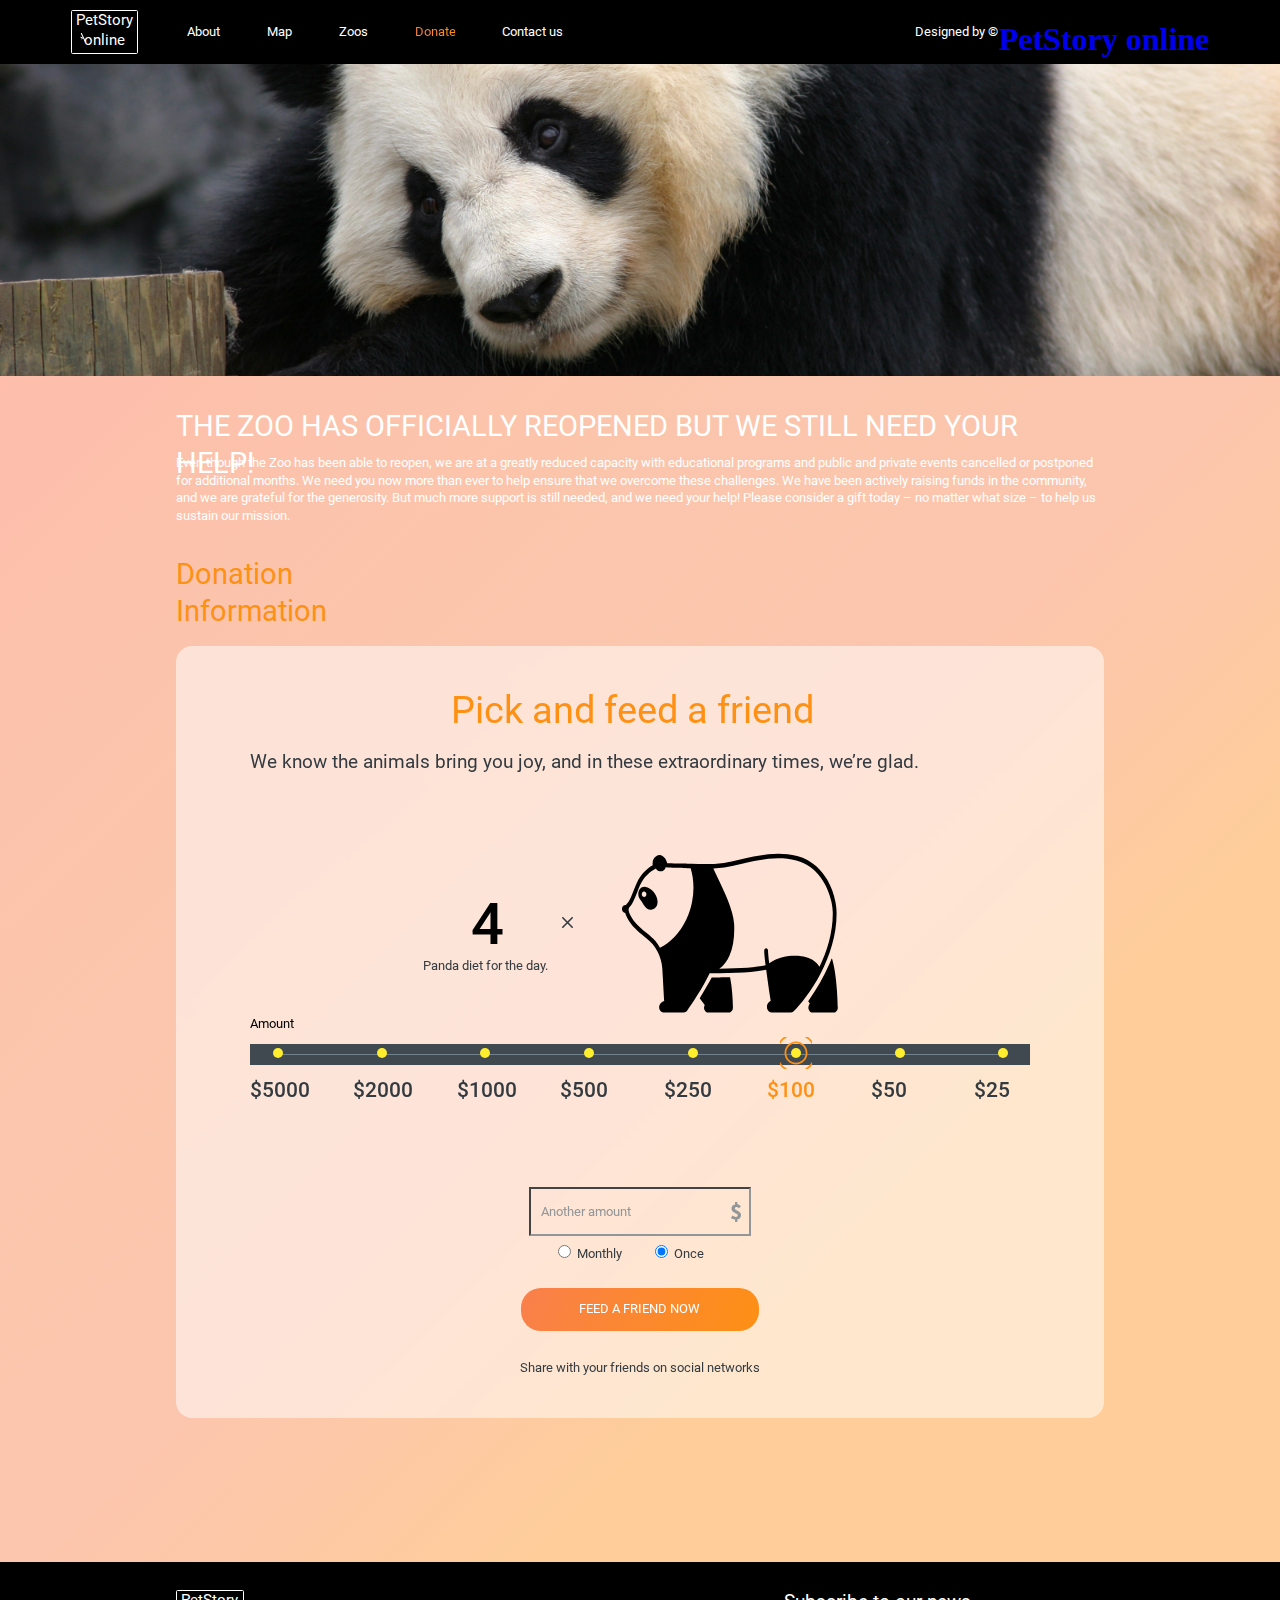
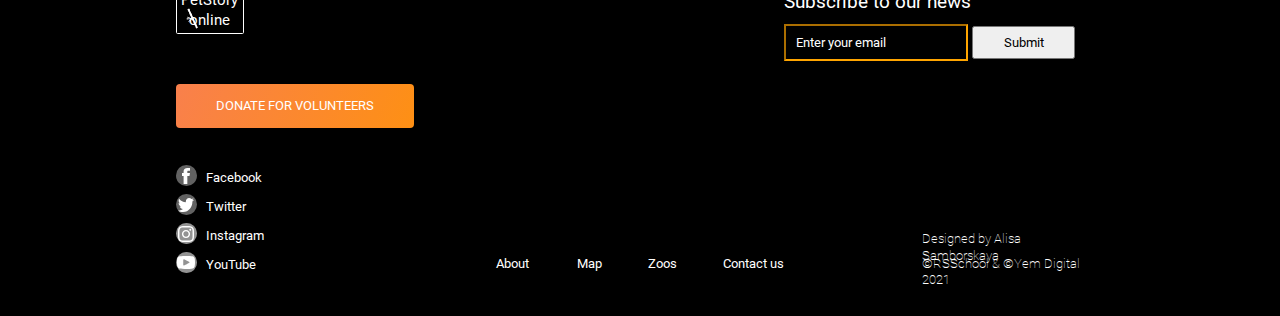
==== commit cd34c3ff: "feat: add burger-menu for both pages" ====
--- a/online-zoo/pages/donate/index.html
+++ b/online-zoo/pages/donate/index.html
@@ -14,6 +14,7 @@
 <body>
     <div class="wrapper">
     <header class="header">
+        <div class="dark"></div>
         <div class="header__container">
             <div class="logo__nav__block">
                 <a href="./../main/index.html">
@@ -33,8 +34,30 @@
             </div>
             <a href="https://www.figma.com/file/jfEFwkXVj1WRq7sUHDr8os/PetStory-online">
                 <div class="designed">Designed by &#169;</div>
-                <div class="burger__menu"></div>
             </a>
+            <div class="burger__menu"></div>
+        </div>
+        <div class="burger__menu__active">
+            <div class="burger__menu__container">
+                <a href="./index.html">
+                    <div class="logo__burger">
+                        <h1 class="petstory__burger">PetStory online</h1>
+                    </div>
+                </a>
+                <div class="nav__burger">
+                    <p class="nav__block__burger">About</p>
+                    <p class="nav__block__burger">Map</p>
+                    <p class="nav__block__burger">Zoos</p>
+                    <a href="./../donate/index.html">
+                        <p class="nav__block__burger">Donate</p>
+                    </a>
+                    <p class="nav__block__burger">Contact us</p>
+                    <a href="https://www.figma.com/file/jfEFwkXVj1WRq7sUHDr8os/PetStory-online">
+                        <p class="nav__block__burger">Designed by &#169;</p>
+                    </a>
+                </div>
+            </div>
+            <div class="cross__burger__button"></div>
         </div>
     </header>
     <main>
--- a/online-zoo/pages/donate/style.css
+++ b/online-zoo/pages/donate/style.css
@@ -856,6 +856,17 @@
     right: 0px;
 }
 
+.absolut__social {
+    display: none;
+    justify-content: space-between;
+    width: 194px;
+    height: 26px;
+    position: absolute;
+    right: none;
+    top: 53px;
+    left: 53px;
+}
+
 .copyright__first {
     font-family: 'Roboto-Thin';
     font-style: normal;
--- a/online-zoo/pages/donate/small-tablet-trans.css
+++ b/online-zoo/pages/donate/small-tablet-trans.css
@@ -81,6 +81,7 @@
         height: 39vw;
         background: url("./../../assets/images/panda\ donate.jpg") no-repeat;
         background-size: cover;
+        background-position: -17.2vw 0px;
     }
     
     .orange__button {
@@ -133,7 +134,7 @@
         line-height: 4.68vw;
         width: 34.1vw;
         height: 4.7vw;
-        margin-top: 3vw;
+        margin-top: 4vw;
         top: 2.75vw;
     }
     
@@ -172,6 +173,7 @@
 
     .paf__inner__block__center {
         height: 45.8vw;
+        margin-top: 25px;
     }
     
     .paf__pandas__block {
@@ -184,7 +186,7 @@
     .panda__diet__block {
         width: 15.9vw;
         height: 9.1vw;
-        top: 9.7vw;
+        top: 10.7vw;
     }
     
     .panda__diet__block__digit {
@@ -221,7 +223,8 @@
     .paf__diagram {
         width: 83vw;
         height: 11.4vw;
-        top: 46.1vw;
+        top: 47.1vw;
+        margin-left: 1.4vw;
     }
     
     .amount {
--- a/online-zoo/pages/donate/tablet-mobile-trans.css
+++ b/online-zoo/pages/donate/tablet-mobile-trans.css
@@ -174,6 +174,7 @@
         height: 52.343vw;
         background: url("./../../assets/images/panda\ donate.jpg") no-repeat;
         background-size: cover;
+        background-position: -42.968vw 0px;
     }
     
     .orange__button {
@@ -280,7 +281,7 @@
     .panda__diet__block {
         width: 24.843vw;
         height: 14.218vw;
-        top: 15.156vw;
+        top: 16.156vw;
     }
     
     .panda__diet__block__digit {
@@ -326,12 +327,14 @@
         line-height: 3.5vw;
         width: 8.906vw;
         height: 3.437vw;
+        margin-top: 1.625vw;
+        margin-left: 1.406vw;
     }
     
     .diagram__line {
         width: inherit;
         height: 6.25vw;
-        top: 1.562vw;
+        top: 0px;
     }
     
     .diagram__black__block {
@@ -447,14 +450,14 @@
       } 
     
     .paf__radio {
-        width: 34.062vw;
-        height: 3.281vw;
+        width: 34vw;
+        height: 21px;
         margin-top: 3.125vw;
     }
     
     .paf__radio__period {
-        width: 16.5vw;
-        height: 3.281vw;
+        width: 84px;
+        height: 3.28px;
     }
     
     .radio__text {
@@ -600,6 +603,8 @@
         height: 25.625vw;
         position: absolute;
         right: 0px;
+        top: 0px;
+        left: 89.687vw;
     }
     
     .copyright {
--- a/online-zoo/pages/donate/style-mobile.css
+++ b/online-zoo/pages/donate/style-mobile.css
@@ -174,6 +174,7 @@
         height: 187px;
         background: url("./../../assets/images/panda\ donate.jpg") no-repeat;
         background-size: cover;
+        background-position: -140px 0px;
     }
     
     .orange__button {
@@ -265,7 +266,7 @@
     }
 
     .paf__inner__block__center {
-        height: 210.72px;
+        height: 220.72px;
         margin-top: 0px;
     }
     
@@ -279,7 +280,7 @@
     .panda__diet__block {
         width: 89.66px;
         height: 51.32px;
-        top: 59.21px;
+        top: 60.21px;
         left: 0px;
     }
     
@@ -501,7 +502,7 @@
         background-size: 15%;
         text-align: center;
         top: 0px;
-        margin-left: 96px;
+        margin-left: 85px;
     }
 
     .button5__link {
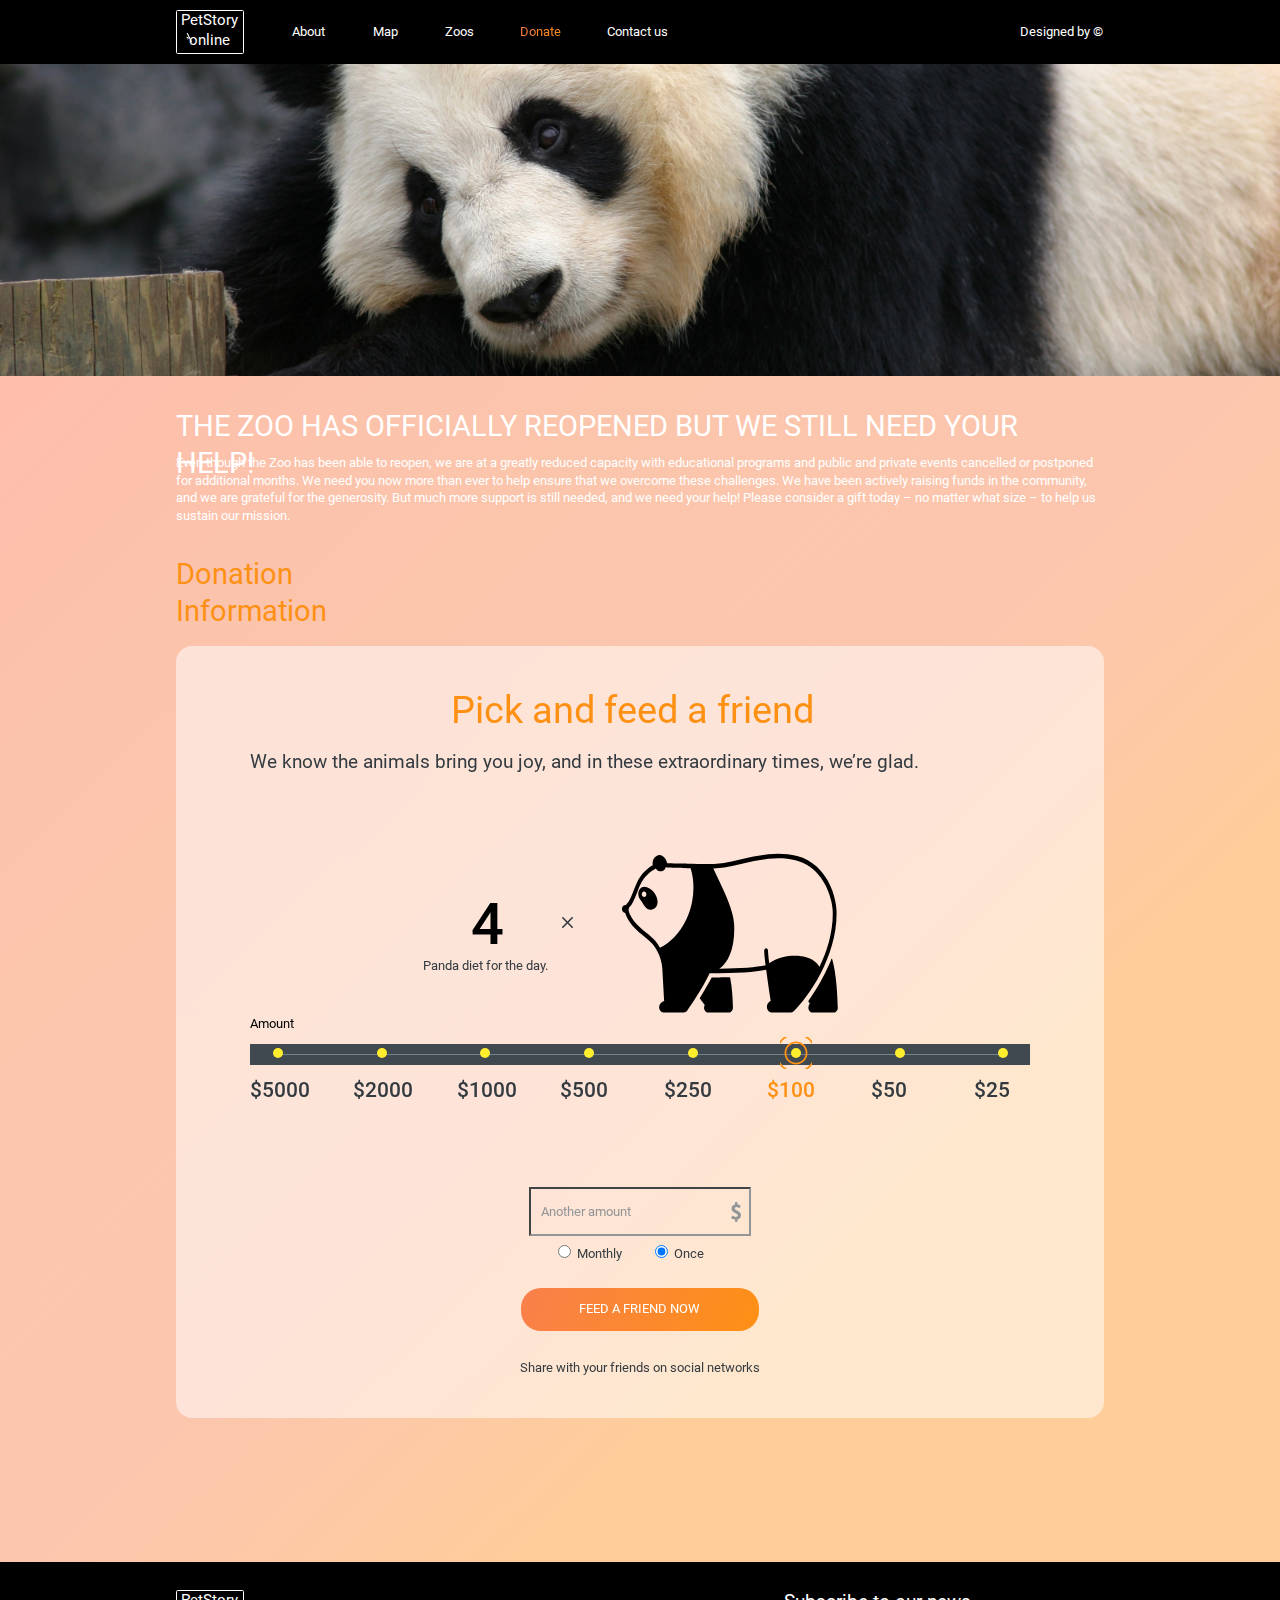
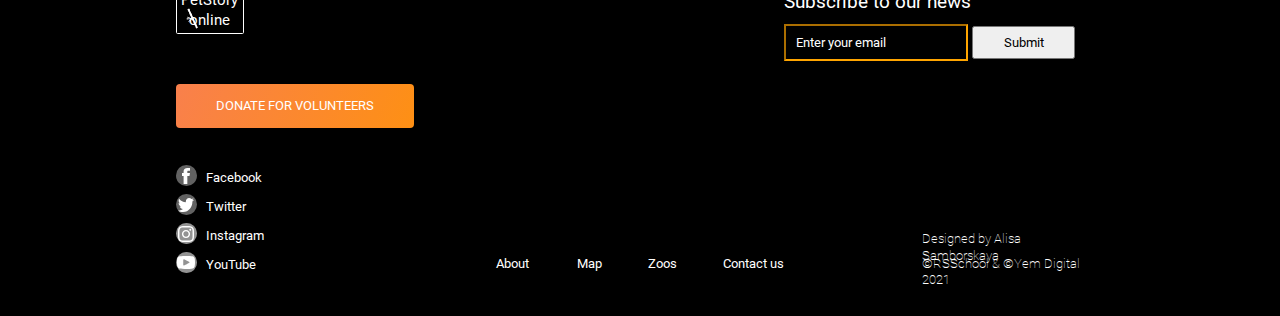
==== commit 32b2c4c2: "fix: correct burger menu for donate-page; feat: add slider for pets block" ====
--- a/online-zoo/pages/donate/index.html
+++ b/online-zoo/pages/donate/index.html
@@ -39,7 +39,7 @@
         </div>
         <div class="burger__menu__active">
             <div class="burger__menu__container">
-                <a href="./index.html">
+                <a href="./../main/index.html">
                     <div class="logo__burger">
                         <h1 class="petstory__burger">PetStory online</h1>
                     </div>
--- a/online-zoo/pages/donate/style.css
+++ b/online-zoo/pages/donate/style.css
@@ -889,4 +889,19 @@
     height: 21px;
     color: white;
     margin: 0px;
-}+}
+
+ /* for Part3 */
+
+ .burger__menu__active {
+    display: none;
+    justify-content: space-between;
+    position: fixed;
+    width: 100%;
+    left: 100%;
+    height: 51.406vw;
+    padding: 10px 10px 22px;
+    background-color: white;
+    z-index: 1000;
+    transition: .5s ease-in-out;
+  }--- a/online-zoo/pages/donate/tablet-mobile-trans.css
+++ b/online-zoo/pages/donate/tablet-mobile-trans.css
@@ -625,4 +625,94 @@
         width: 35.625vw;
         height: 3.281vw;
     }
+
+    /* for Part3 */
+
+.burger__menu__active {
+    display: flex;
+    justify-content: space-between;
+    position: fixed;
+    width: 100%;
+    left: 100%;
+    height: 51.406vw;
+    padding: 10px 10px 22px;
+    background-color: white;
+    z-index: 1000;
+    transition: .5s ease-in-out;
+  }
+
+.show {
+    left: 0;
+}
+
+.dark {
+    position: fixed;
+    width: 100%;
+    height: 100%;
+    z-index: -1;
+    transition: .5s ease-in-out;
+  }
+  
+.dark__active {
+    z-index: 500;
+    background: rgba(0, 0, 0, .5);
+}
+
+.burger__menu__container {
+    display: flex;
+    flex-direction: column;
+    justify-content: space-between;
+    width: 104px;
+    height: 320px;
+    position: relative;
+}
+
+.logo__burger {
+    width: 65.6px;
+    height: 41.6px;
+    border: #FE9013 0.8px solid;
+    border-radius: 2px;
+    text-align: center;
+    background: url('./../../assets/icons/bamboo-orange.svg') no-repeat;
+    background-position: 8px 17px;
+}
+
+.petstory__burger {
+    font-family: 'Roboto-Regular';
+    font-style: normal;
+    font-weight: 400;
+    font-size: 15.21px;
+    line-height: 18.25px;
+    text-align: center center;
+    color: #FE9013;
+    margin: 0px;
+}
+
+.nav__burger {
+    display: flex;
+    flex-direction: column;
+    justify-content: space-between;
+    margin-bottom: 27px;
+}
+
+.nav__block__burger {
+    font-family: 'Roboto-Regular';
+    font-style: normal;
+    font-weight: 400;
+    font-size: 16px;
+    line-height: 22.4px;
+    width: inherit;
+    height: 22px;
+    z-index: 1000;
+    color: #333B41;
+    margin: 0px;
+    margin-bottom: 15px;
+}
+
+.cross__burger__button {
+    width: 14px;
+    height: 14px;
+    background: url('./../../assets/icons/x-icon-orange.svg');
+    margin-right: 20px;
+}
 }--- a/online-zoo/pages/donate/style-mobile.css
+++ b/online-zoo/pages/donate/style-mobile.css
@@ -628,4 +628,94 @@
         width: 228px;
         height: 21px;
     }
+
+    /* for Part3 */
+
+    .burger__menu__active {
+        display: flex;
+        justify-content: space-between;
+        position: fixed;
+        width: 100%;
+        left: 100%;
+        height: 297px;
+        padding: 10px 10px 22px;
+        background-color: white;
+        z-index: 1000;
+        transition: .5s ease-in-out;
+      }
+    
+    .show {
+        left: 0;
+    }
+    
+    .dark {
+        position: fixed;
+        width: 100%;
+        height: 100%;
+        z-index: -1;
+        transition: .5s ease-in-out;
+      }
+      
+    .dark__active {
+        z-index: 500;
+        background: rgba(0, 0, 0, .5);
+    }
+    
+    .burger__menu__container {
+        display: flex;
+        flex-direction: column;
+        justify-content: space-between;
+        width: 104px;
+        height: 320px;
+        position: relative;
+    }
+    
+    .logo__burger {
+        width: 65.6px;
+        height: 41.6px;
+        border: #FE9013 0.8px solid;
+        border-radius: 2px;
+        text-align: center;
+        background: url('./../../assets/icons/bamboo-orange.svg') no-repeat;
+        background-position: 8px 17px;
+    }
+    
+    .petstory__burger {
+        font-family: 'Roboto-Regular';
+        font-style: normal;
+        font-weight: 400;
+        font-size: 15.21px;
+        line-height: 18.25px;
+        text-align: center center;
+        color: #FE9013;
+        margin: 0px;
+    }
+    
+    .nav__burger {
+        display: flex;
+        flex-direction: column;
+        justify-content: space-between;
+        height: 207px;
+        margin-bottom: 42px;
+    }
+    
+    .nav__block__burger {
+        font-family: 'Roboto-Regular';
+        font-style: normal;
+        font-weight: 400;
+        font-size: 16px;
+        line-height: 22.4px;
+        width: inherit;
+        height: 22px;
+        z-index: 1000;
+        color: #333B41;
+        margin: 0px;
+    }
+    
+    .cross__burger__button {
+        width: 14px;
+        height: 14px;
+        background: url('./../../assets/icons/x-icon-orange.svg');
+        margin-right: 20px;
+    }
 }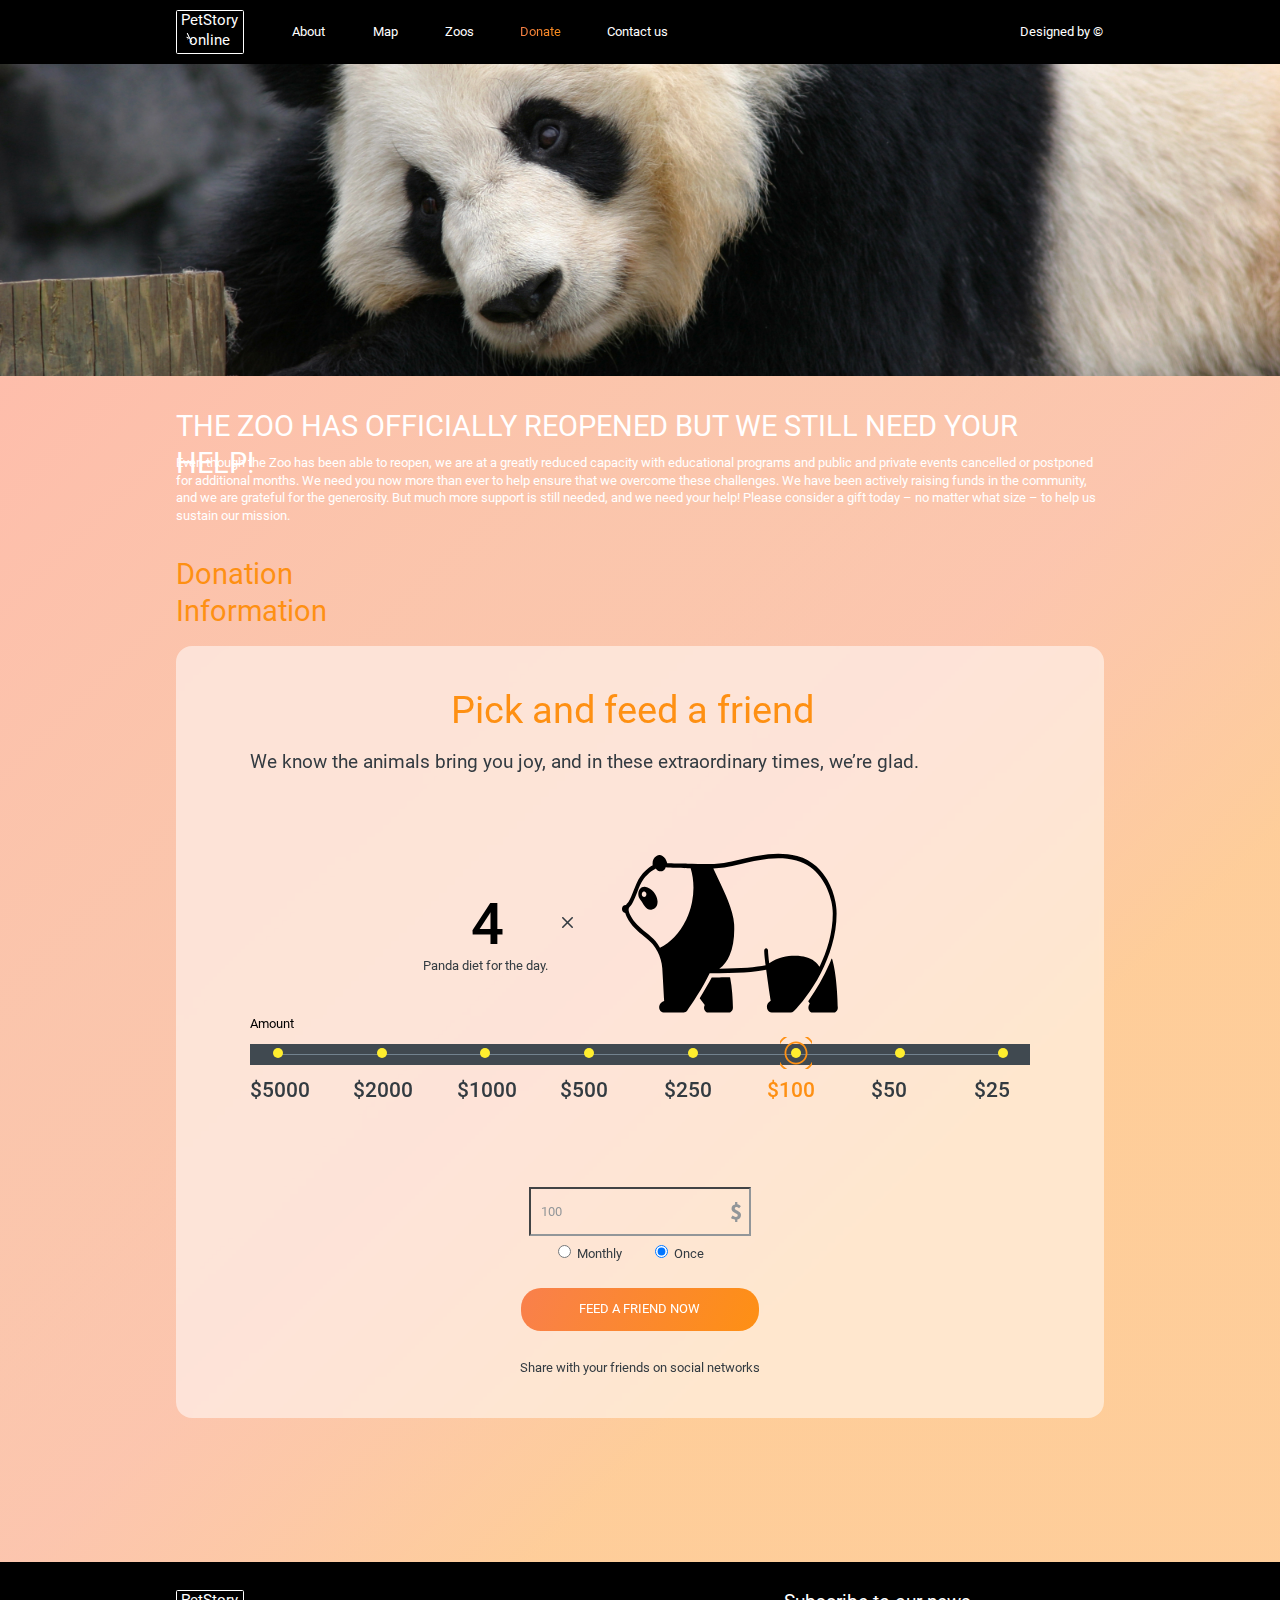
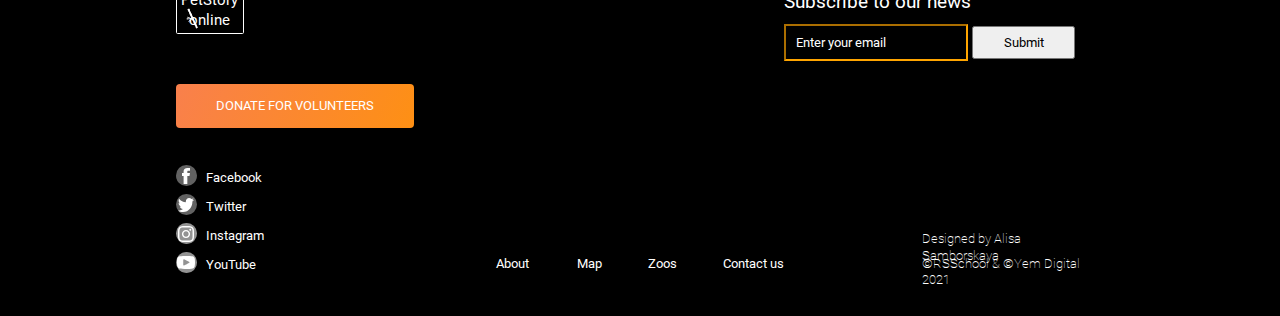
==== commit d2bc69d9: "fix: correct slider for pets; feat: add donate functional" ====
--- a/online-zoo/pages/donate/index.html
+++ b/online-zoo/pages/donate/index.html
@@ -151,7 +151,7 @@
                         </div>
                         <div class="paf__inner__block__lower">
                             <div class="fields__container">
-                                <input class="paf__amount" type="number" placeholder="Another amount"></input>
+                                <input class="paf__amount" type="number" placeholder="Another amount" min="0" max="9999"></input>
                                 <div class="paf__radio">
                                     <div class="paf__radio__period">
                                         <label class="radio__text">
